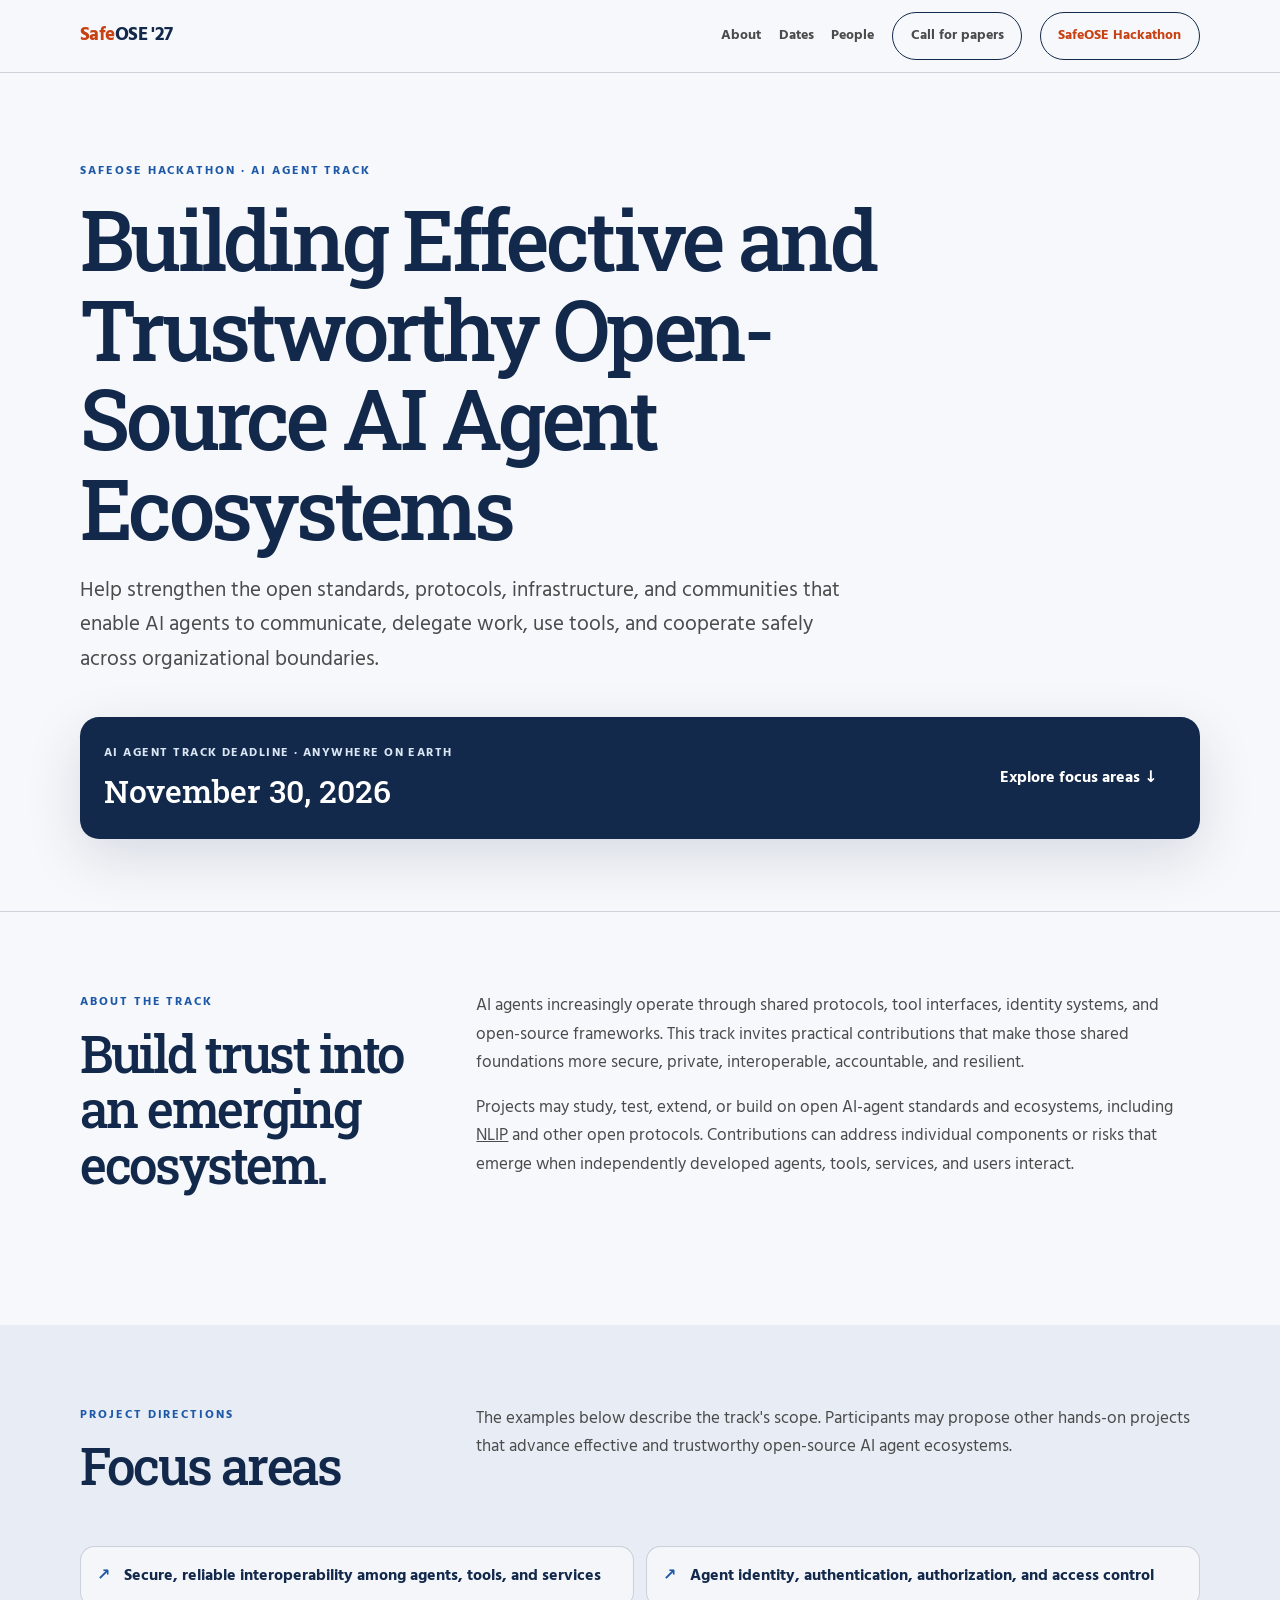
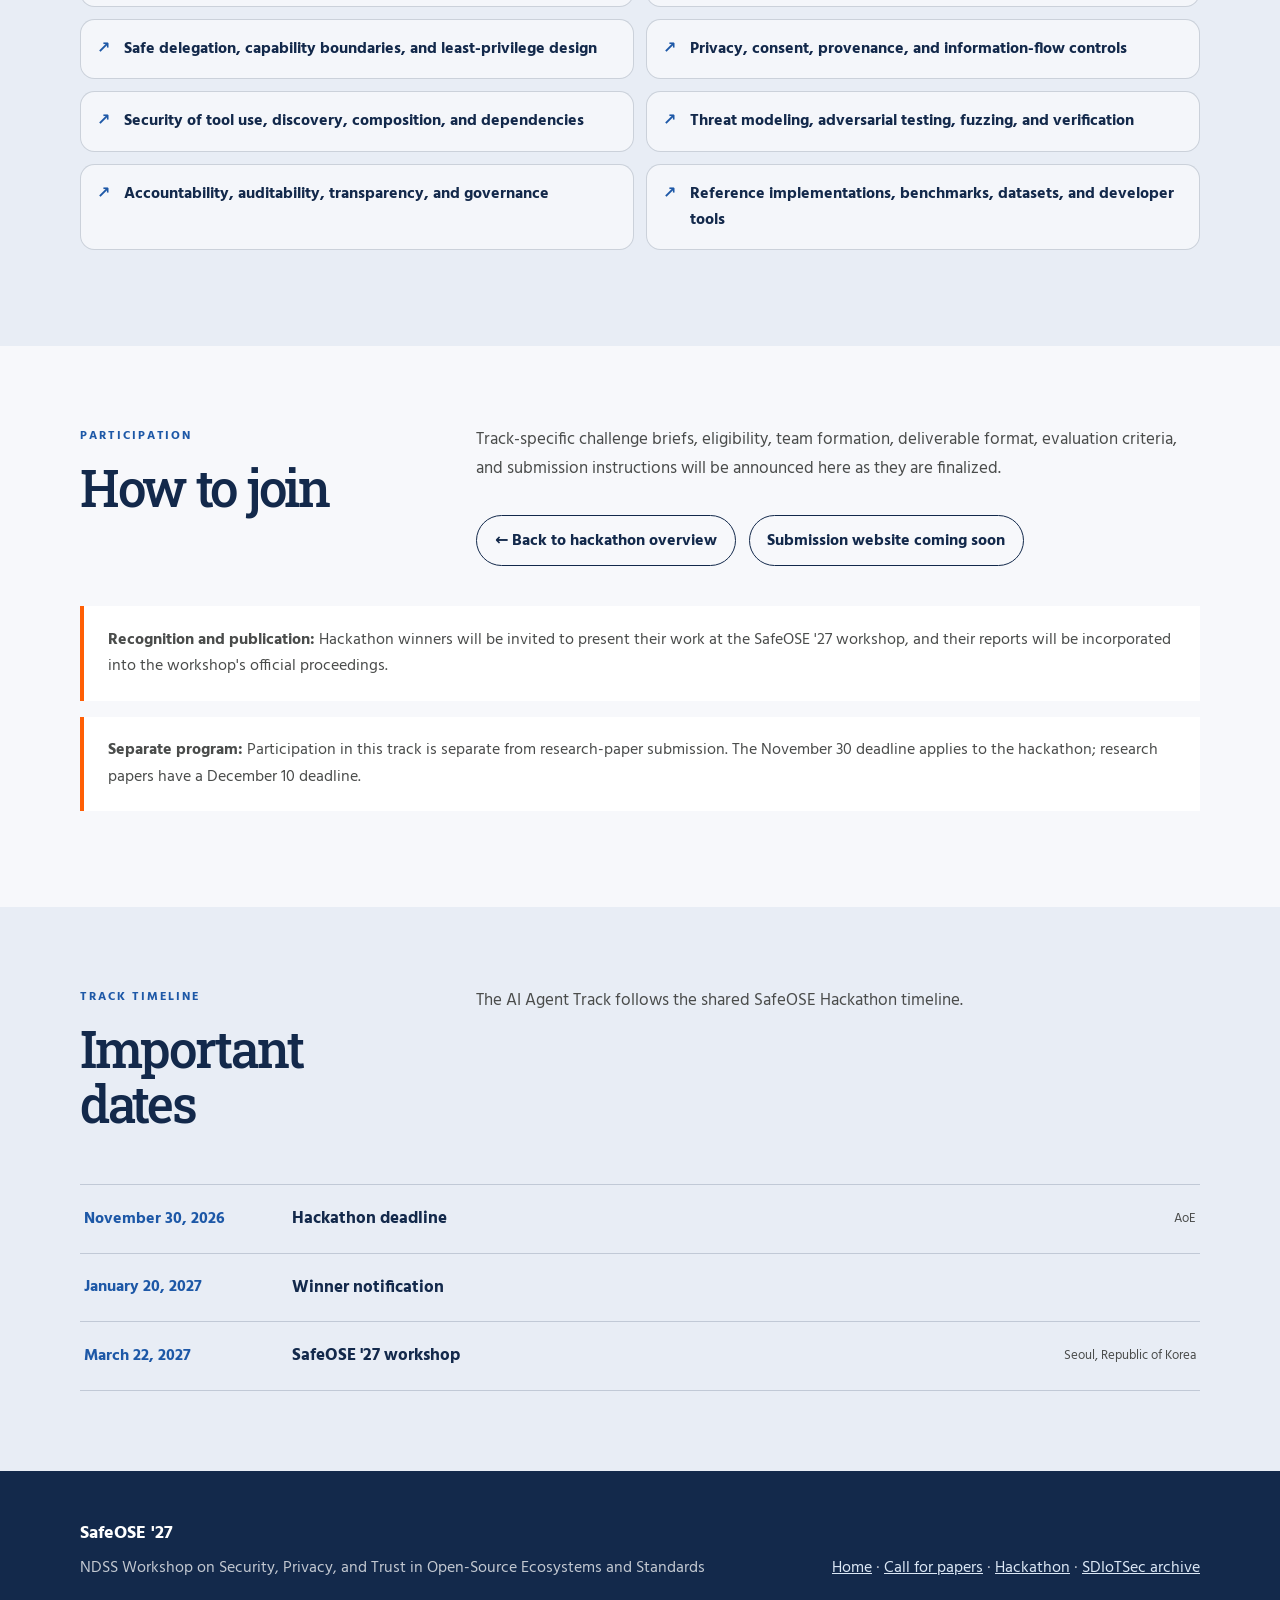
==== ai-agent-track.html @ 92b1c2fd "Add AI Agent hackathon track page" ====
<!doctype html>
<html lang="en">
<head>
  <meta charset="utf-8">
  <meta name="viewport" content="width=device-width, initial-scale=1">
  <meta name="description" content="The SafeOSE '27 AI Agent Track advances effective and trustworthy open-source AI agent ecosystems.">
  <title>AI Agent Track | SafeOSE '27</title>
  <link rel="preconnect" href="https://fonts.googleapis.com">
  <link rel="preconnect" href="https://fonts.gstatic.com" crossorigin>
  <link href="https://fonts.googleapis.com/css2?family=Hind:wght@400;500;600;700&family=Roboto+Slab:wght@400;500;600;700&display=swap" rel="stylesheet">
  <link rel="stylesheet" href="pages.css">
</head>
<body>
  <header>
    <nav class="wrap" aria-label="Primary navigation">
      <a class="brand" href="index.html"><span>Safe</span>OSE '27</a>
      <div class="nav-links">
        <a href="index.html#about">About</a>
        <a href="index.html#dates">Dates</a>
        <a href="index.html#people">People</a>
        <a class="button" href="cfp.html">Call for papers</a>
        <a class="button" href="hackathons.html" aria-current="page">SafeOSE Hackathon</a>
      </div>
    </nav>
  </header>

  <main>
    <div class="page-hero">
      <div class="wrap">
        <p class="eyebrow">SafeOSE Hackathon · AI Agent Track</p>
        <h1>Building Effective and Trustworthy Open-Source AI Agent Ecosystems</h1>
        <p class="lede">Help strengthen the open standards, protocols, infrastructure, and communities that enable AI agents to communicate, delegate work, use tools, and cooperate safely across organizational boundaries.</p>
        <div class="deadline-banner">
          <div><span>AI Agent Track deadline · Anywhere on Earth</span><br><strong>November 30, 2026</strong></div>
          <a class="button" href="#focus-areas">Explore focus areas ↓</a>
        </div>
      </div>
    </div>

    <section id="about-track">
      <div class="wrap">
        <div class="section-head">
          <div><p class="eyebrow">About the track</p><h2>Build trust into an emerging ecosystem.</h2></div>
          <div>
            <p class="section-copy">AI agents increasingly operate through shared protocols, tool interfaces, identity systems, and open-source frameworks. This track invites practical contributions that make those shared foundations more secure, private, interoperable, accountable, and resilient.</p>
            <p class="section-copy" style="margin-top:1rem">Projects may study, test, extend, or build on open AI-agent standards and ecosystems, including <a href="https://nlip-project.org/#/" target="_blank" rel="noreferrer">NLIP</a> and other open protocols. Contributions can address individual components or risks that emerge when independently developed agents, tools, services, and users interact.</p>
          </div>
        </div>
      </div>
    </section>

    <section class="alt" id="focus-areas">
      <div class="wrap">
        <div class="section-head">
          <div><p class="eyebrow">Project directions</p><h2>Focus areas</h2></div>
          <p class="section-copy">The examples below describe the track's scope. Participants may propose other hands-on projects that advance effective and trustworthy open-source AI agent ecosystems.</p>
        </div>
        <ul class="topics">
          <li>Secure, reliable interoperability among agents, tools, and services</li>
          <li>Agent identity, authentication, authorization, and access control</li>
          <li>Safe delegation, capability boundaries, and least-privilege design</li>
          <li>Privacy, consent, provenance, and information-flow controls</li>
          <li>Security of tool use, discovery, composition, and dependencies</li>
          <li>Threat modeling, adversarial testing, fuzzing, and verification</li>
          <li>Accountability, auditability, transparency, and governance</li>
          <li>Reference implementations, benchmarks, datasets, and developer tools</li>
        </ul>
      </div>
    </section>

    <section id="participation">
      <div class="wrap">
        <div class="section-head">
          <div><p class="eyebrow">Participation</p><h2>How to join</h2></div>
          <div>
            <p class="section-copy">Track-specific challenge briefs, eligibility, team formation, deliverable format, evaluation criteria, and submission instructions will be announced here as they are finalized.</p>
            <div class="actions">
              <a class="button" href="hackathons.html">← Back to hackathon overview</a>
              <!-- Replace this placeholder with the AI Agent Track submission portal when available. -->
              <span class="button" aria-disabled="true">Submission website coming soon</span>
            </div>
          </div>
        </div>
        <p class="note"><strong>Recognition and publication:</strong> Hackathon winners will be invited to present their work at the SafeOSE '27 workshop, and their reports will be incorporated into the workshop's official proceedings.</p>
        <p class="note" style="margin-top:1rem"><strong>Separate program:</strong> Participation in this track is separate from research-paper submission. The November 30 deadline applies to the hackathon; research papers have a December 10 deadline.</p>
      </div>
    </section>

    <section class="alt" id="track-dates">
      <div class="wrap">
        <div class="section-head">
          <div><p class="eyebrow">Track timeline</p><h2>Important dates</h2></div>
          <p class="section-copy">The AI Agent Track follows the shared SafeOSE Hackathon timeline.</p>
        </div>
        <div class="dates">
          <div class="date-row"><time datetime="2026-11-30">November 30, 2026</time><strong>Hackathon deadline</strong><span>AoE</span></div>
          <div class="date-row"><time datetime="2027-01-20">January 20, 2027</time><strong>Winner notification</strong><span></span></div>
          <div class="date-row"><time datetime="2027-03-22">March 22, 2027</time><strong>SafeOSE '27 workshop</strong><span>Seoul, Republic of Korea</span></div>
        </div>
      </div>
    </section>
  </main>

  <footer>
    <div class="wrap footer-row">
      <div><strong>SafeOSE '27</strong><p>NDSS Workshop on Security, Privacy, and Trust in Open-Source Ecosystems and Standards</p></div>
      <p><a href="index.html">Home</a> · <a href="cfp.html">Call for papers</a> · <a href="hackathons.html">Hackathon</a> · <a href="https://sdiotsec.github.io/">SDIoTSec archive</a></p>
    </div>
  </footer>
</body>
</html>
---- pages.css ----
:root {
  --ink: #13294b;
  --muted: #4a4c4b;
  --paper: #f7f8fb;
  --cream: #e8edf5;
  --green: #1d58a7;
  --orange-deep: #c84113;
  --mint: #dbe7f5;
  --amber: #ff5f05;
  --white: #ffffff;
  --line: rgba(19, 41, 75, .18);
  --radius: 1.2rem;
  --shadow: 0 18px 55px rgba(19, 41, 75, .14);
}

* { box-sizing: border-box; }
html { scroll-behavior: smooth; }
body {
  margin: 0;
  color: var(--ink);
  background: var(--paper);
  font-family: Hind, ui-sans-serif, system-ui, sans-serif;
  line-height: 1.65;
}
a { color: inherit; }
.wrap { width: min(1120px, calc(100% - 2.5rem)); margin-inline: auto; }
.eyebrow {
  margin: 0 0 .85rem;
  color: var(--green);
  font-size: .76rem;
  font-weight: 800;
  letter-spacing: .16em;
  text-transform: uppercase;
}
header {
  position: sticky;
  top: 0;
  z-index: 10;
  border-bottom: 1px solid var(--line);
  background: rgba(247, 248, 251, .92);
  backdrop-filter: blur(14px);
}
nav { min-height: 72px; display: flex; align-items: center; justify-content: space-between; gap: 1.5rem; }
.brand { text-decoration: none; font-size: 1.2rem; font-weight: 900; letter-spacing: -.03em; }
.brand span { color: var(--orange-deep); }
.nav-links { display: flex; align-items: center; gap: 1.1rem; }
.nav-links a { color: var(--muted); font-size: .9rem; font-weight: 700; text-decoration: none; }
.nav-links a:hover, .nav-links a[aria-current="page"] { color: var(--orange-deep); }
.button {
  display: inline-flex;
  min-height: 48px;
  padding: .7rem 1.1rem;
  align-items: center;
  justify-content: center;
  border: 1px solid var(--ink);
  border-radius: 999px;
  font-weight: 800;
  text-decoration: none;
}
.button.primary { border-color: var(--green); color: var(--white); background: var(--green); }
.button:hover { transform: translateY(-2px); }
.actions { display: flex; flex-wrap: wrap; gap: .8rem; margin-top: 2rem; }

.page-hero { padding: 5.5rem 0 4.5rem; border-bottom: 1px solid var(--line); }
.page-hero h1, h2, h3 { margin-top: 0; line-height: 1.08; letter-spacing: -.045em; }
.page-hero h1 {
  max-width: 900px;
  margin-bottom: 1.25rem;
  font-family: "Roboto Slab", Georgia, serif;
  font-size: clamp(3rem, 6.5vw, 6rem);
  font-weight: 500;
}
.page-hero .lede { max-width: 780px; margin: 0; color: var(--muted); font-size: clamp(1.05rem, 2vw, 1.3rem); }
.deadline-banner {
  display: grid;
  grid-template-columns: 1fr auto;
  gap: 2rem;
  margin-top: 2.5rem;
  padding: 1.35rem 1.5rem;
  align-items: center;
  border-radius: var(--radius);
  color: var(--white);
  background: var(--ink);
  box-shadow: var(--shadow);
}
.deadline-banner span { color: var(--mint); font-size: .76rem; font-weight: 900; letter-spacing: .12em; text-transform: uppercase; }
.deadline-banner strong { font-family: "Roboto Slab", Georgia, serif; font-size: clamp(1.35rem, 3vw, 2rem); font-weight: 500; }

section { padding: 5rem 0; }
section.alt { background: var(--cream); }
.section-head { display: grid; grid-template-columns: .65fr 1.35fr; gap: 3rem; margin-bottom: 2.5rem; }
h2 { margin-bottom: .8rem; font-family: "Roboto Slab", Georgia, serif; font-size: clamp(2.2rem, 4vw, 3.7rem); font-weight: 500; }
.section-copy { margin: 0; color: var(--muted); font-size: 1.08rem; }
.topics { display: grid; grid-template-columns: repeat(2, 1fr); gap: .75rem; padding: 0; list-style: none; }
.topics li { position: relative; padding: 1rem 1rem 1rem 2.7rem; border: 1px solid var(--line); border-radius: .9rem; background: rgba(255,255,255,.5); font-weight: 650; }
.topics li::before { position: absolute; left: 1rem; content: "↗"; color: var(--green); font-weight: 900; }
.feature-grid { display: grid; grid-template-columns: repeat(2, 1fr); gap: 1rem; }
.feature-card { display: flex; min-height: 310px; padding: 1.8rem; flex-direction: column; border: 1px solid var(--line); border-radius: var(--radius); background: var(--white); }
.feature-card.agent { color: var(--white); background: var(--ink); }
.feature-card .tag { align-self: flex-start; margin-bottom: 3rem; padding: .25rem .65rem; border-radius: 999px; color: var(--green); background: var(--mint); font-size: .72rem; font-weight: 900; letter-spacing: .1em; }
.feature-card h3 { margin-bottom: .75rem; font-family: "Roboto Slab", Georgia, serif; font-size: clamp(1.7rem, 3vw, 2.5rem); font-weight: 500; }
.feature-card p { margin: 0 0 1.5rem; color: var(--muted); }
.feature-card.agent p { color: rgba(255,255,255,.72); }
.feature-card .button { align-self: flex-start; margin-top: auto; }
.feature-card.agent .button { border-color: rgba(255,255,255,.55); }
.dates { border-top: 1px solid var(--line); }
.date-row { display: grid; grid-template-columns: 11rem 1fr auto; gap: 2rem; padding: 1.25rem .25rem; align-items: center; border-bottom: 1px solid var(--line); }
.date-row time { color: var(--green); font-weight: 900; }
.date-row strong { font-size: 1.05rem; }
.date-row span { color: var(--muted); font-size: .84rem; }
.note { padding: 1.3rem 1.5rem; border-left: 4px solid var(--amber); background: var(--white); color: var(--muted); }
.pc-grid { display: grid; grid-template-columns: repeat(4, 1fr); gap: .75rem; }
.pc-placeholder { grid-column: 1 / -1; padding: 1.5rem; border: 1px dashed rgba(19, 42, 44, .35); border-radius: var(--radius); color: var(--muted); background: rgba(255,255,255,.4); text-align: center; }

footer { padding: 3rem 0; color: rgba(255,255,255,.74); background: var(--ink); }
.footer-row { display: flex; align-items: flex-end; justify-content: space-between; gap: 2rem; }
footer strong { display: block; margin-bottom: .35rem; color: var(--white); font-size: 1.15rem; }
footer p { margin: 0; }
footer a { color: var(--mint); }

@media (max-width: 820px) {
  .nav-links a:not(.button) { display: none; }
  .section-head { grid-template-columns: 1fr; gap: 1.5rem; }
  .feature-grid { grid-template-columns: 1fr; }
}
@media (max-width: 620px) {
  .wrap { width: min(100% - 1.5rem, 1120px); }
  .nav-links { gap: .5rem; }
  .nav-links .button { min-height: 40px; padding: .5rem .7rem; font-size: .78rem; }
  .page-hero { padding-top: 4rem; }
  .deadline-banner, .date-row { grid-template-columns: 1fr; gap: .35rem; }
  .topics { grid-template-columns: 1fr; }
  .pc-grid { grid-template-columns: 1fr; }
  .footer-row { align-items: flex-start; flex-direction: column; }
}
@media (max-width: 430px) {
  .nav-links .button:first-of-type { display: none; }
}
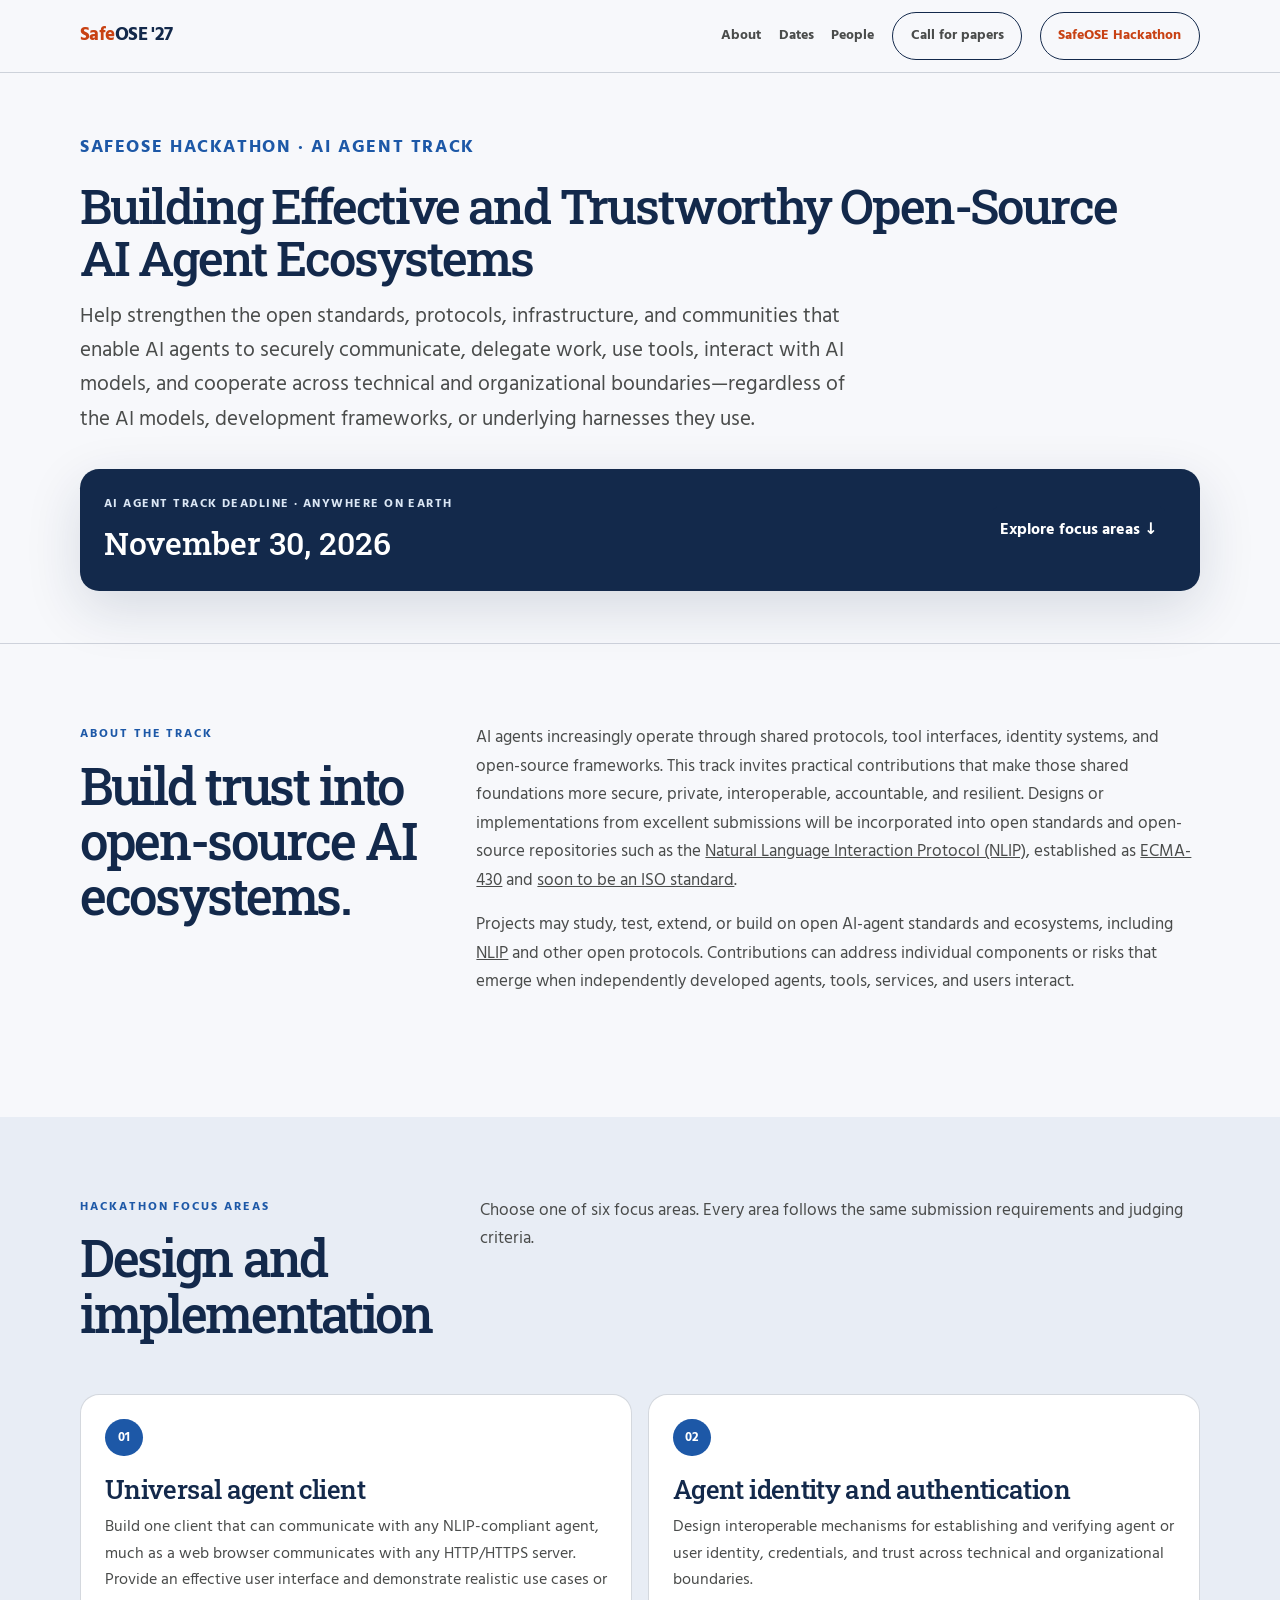
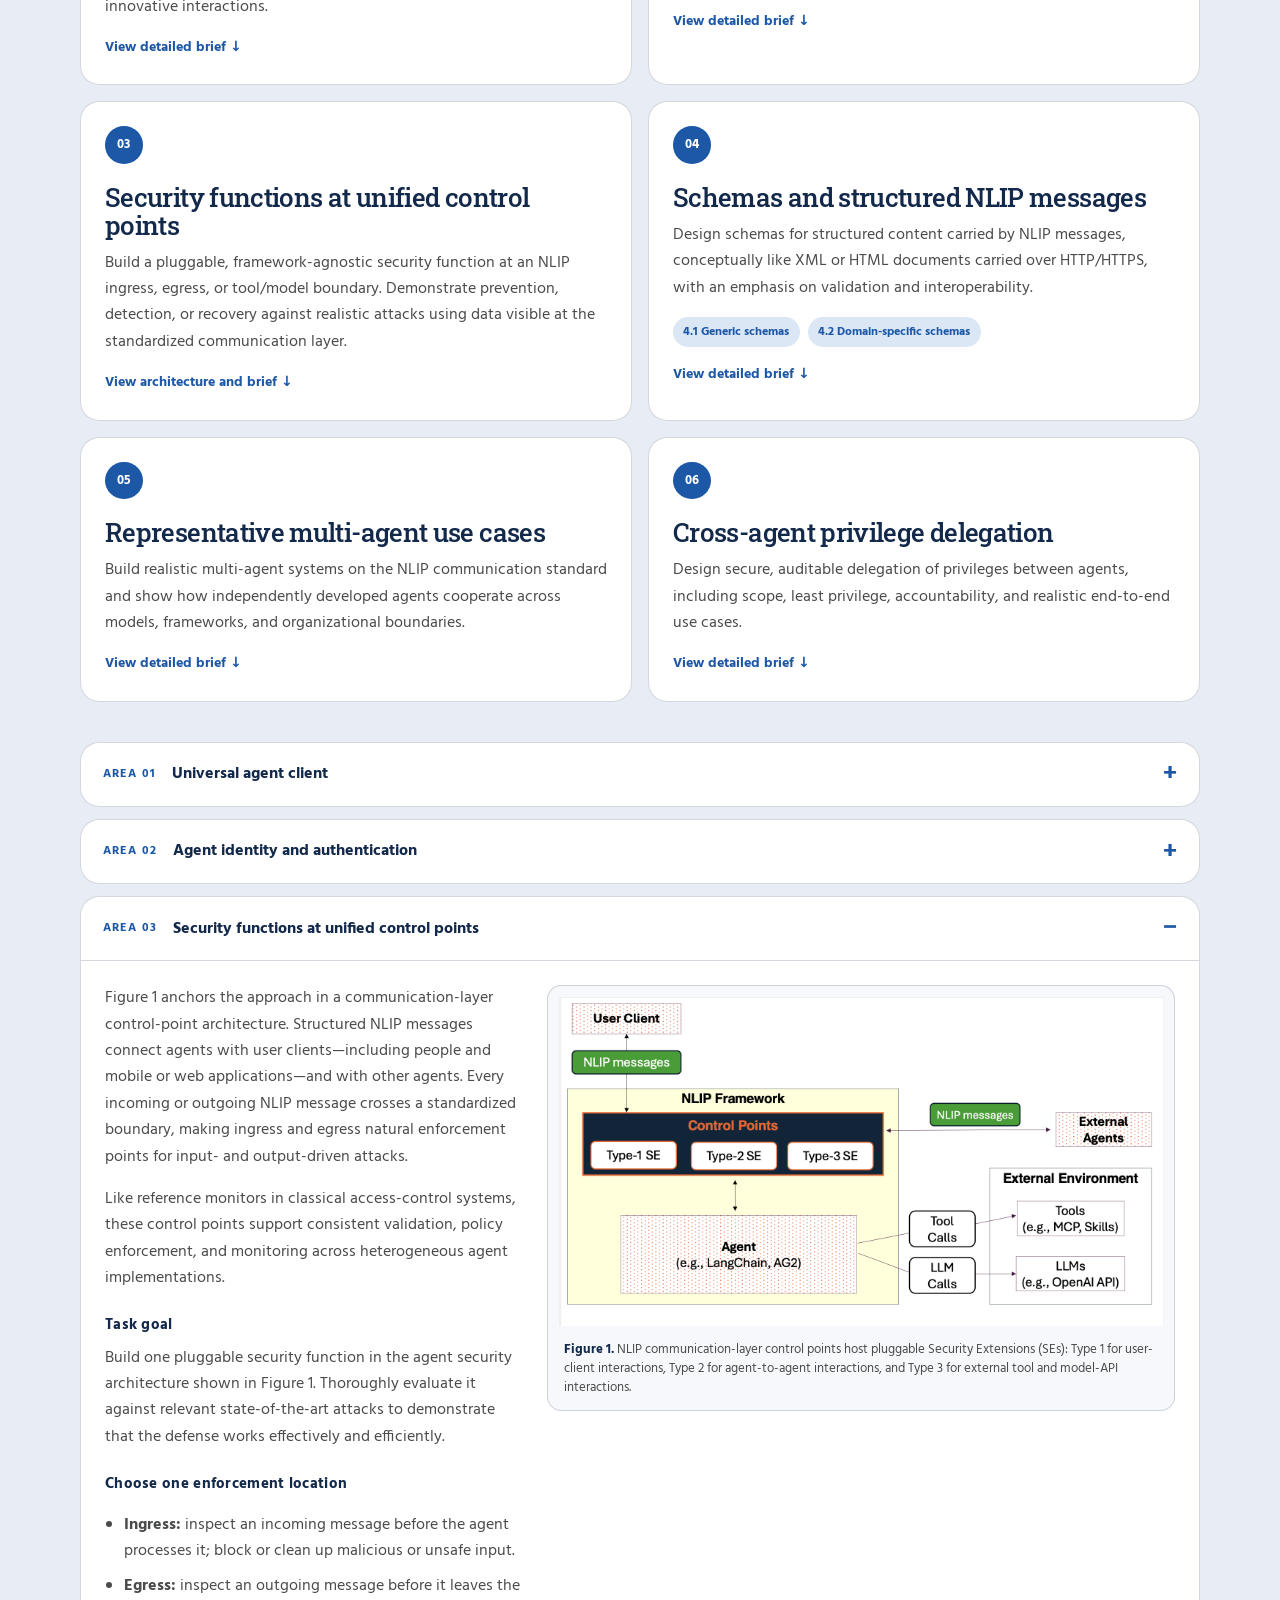
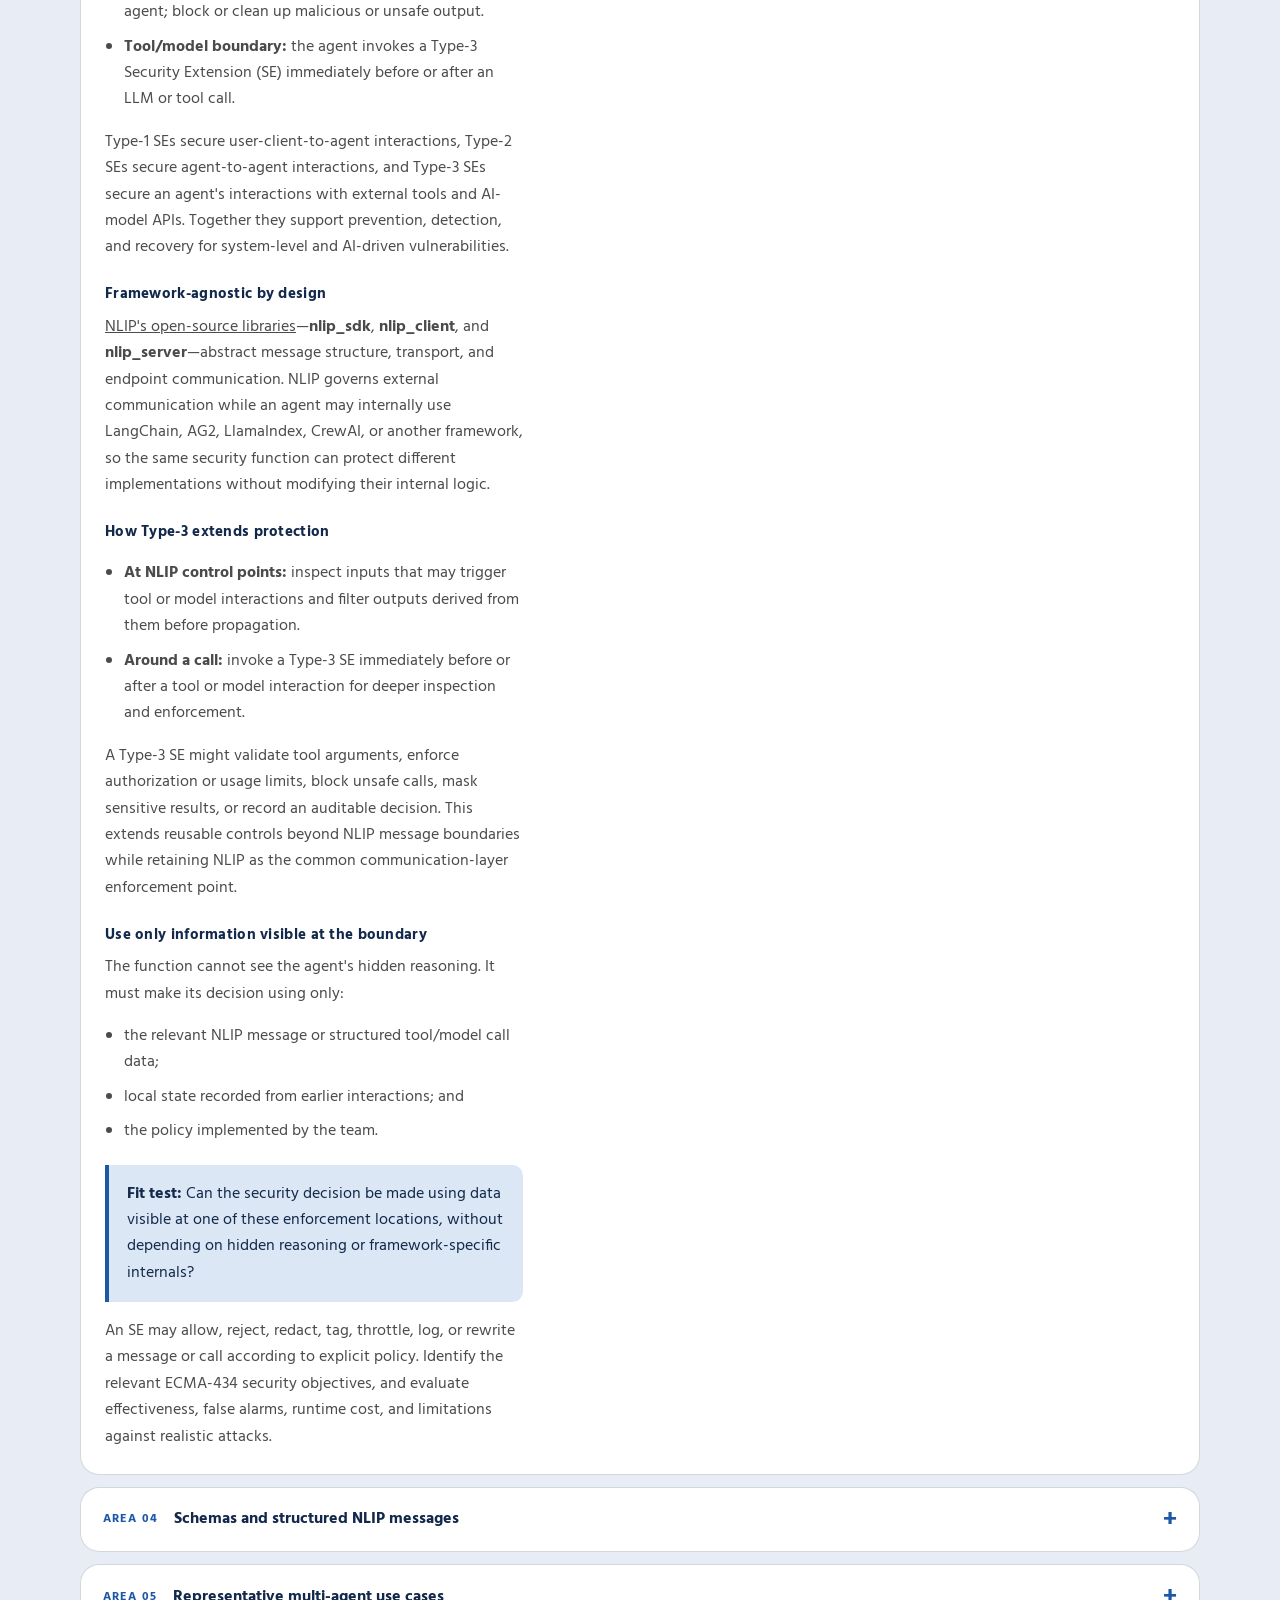
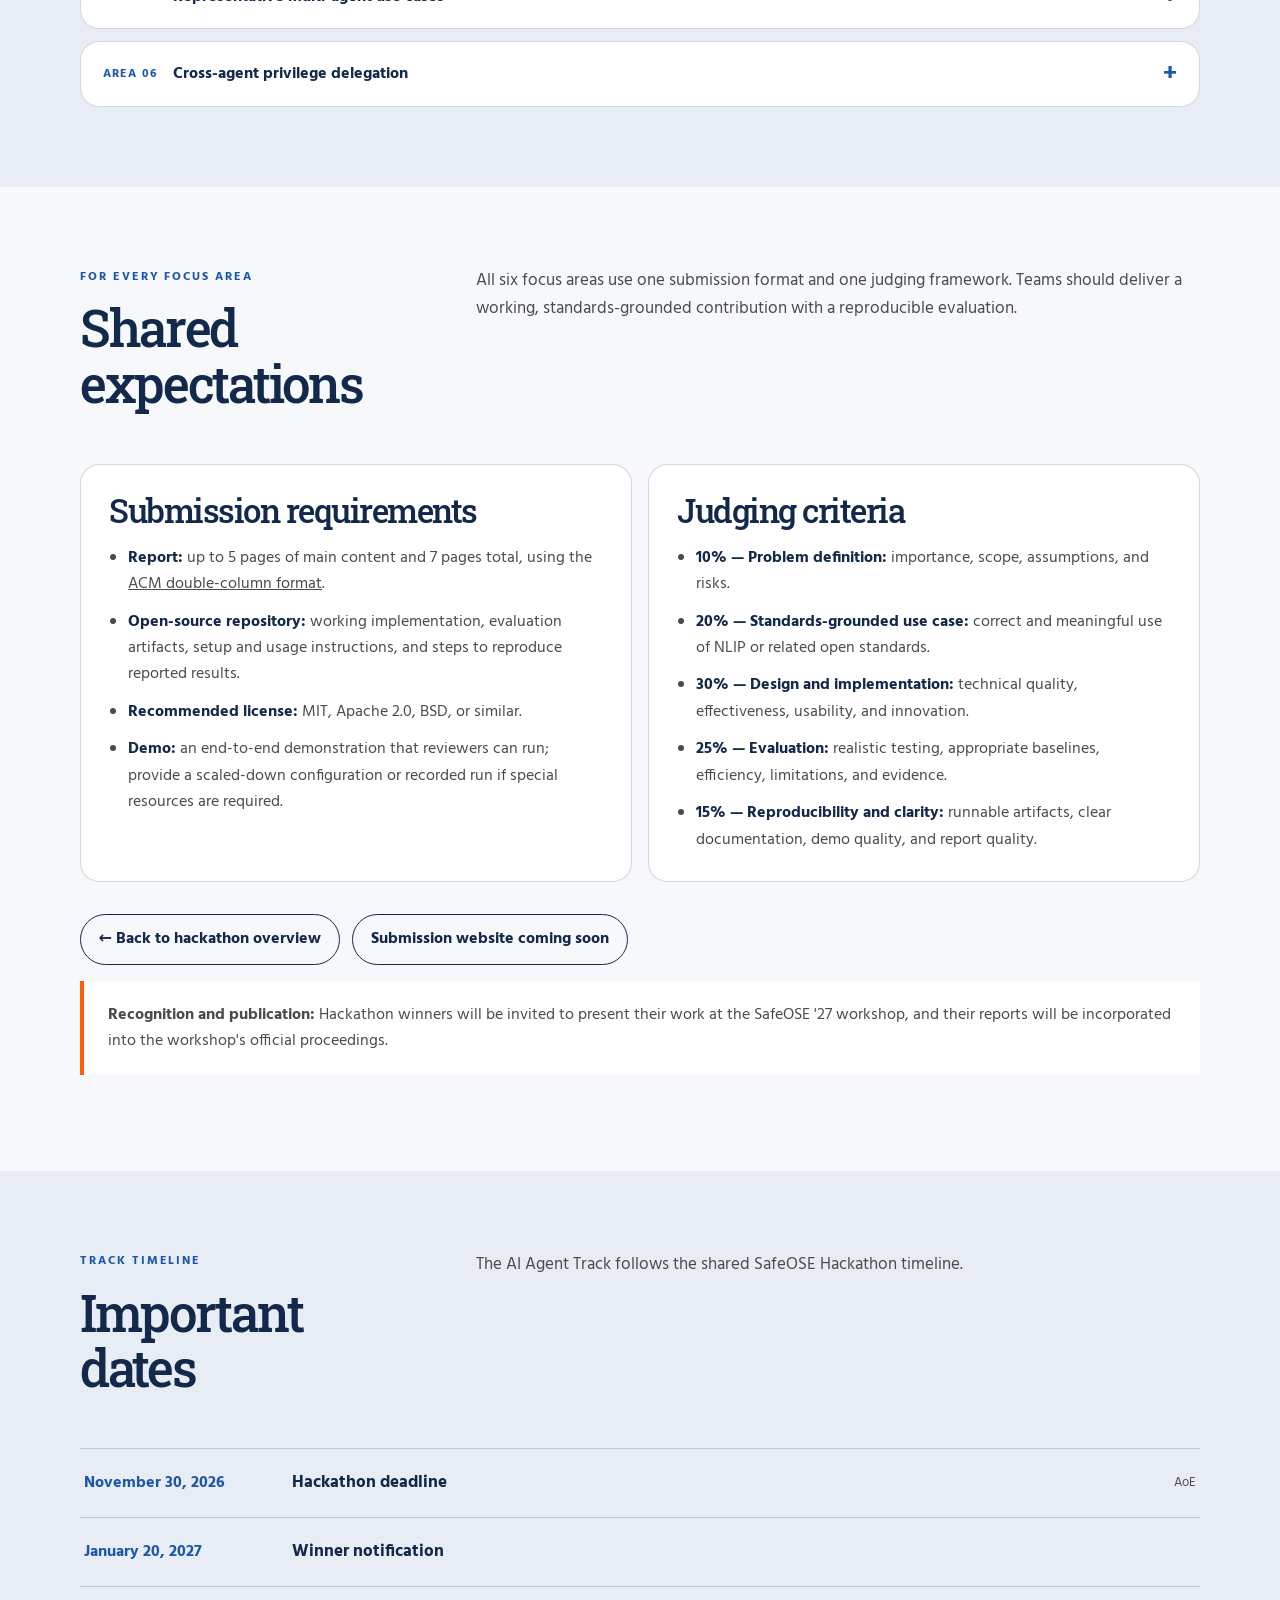
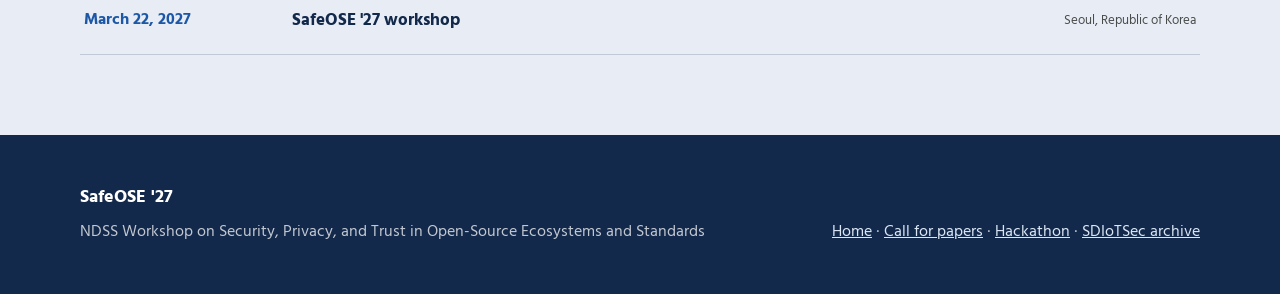
==== commit d4bd616b: "Expand AI agent hackathon focus areas" ====
--- a/ai-agent-track.html
+++ b/ai-agent-track.html
@@ -25,11 +25,11 @@
   </header>
 
   <main>
-    <div class="page-hero">
+    <div class="page-hero compact">
       <div class="wrap">
         <p class="eyebrow">SafeOSE Hackathon · AI Agent Track</p>
         <h1>Building Effective and Trustworthy Open-Source AI Agent Ecosystems</h1>
-        <p class="lede">Help strengthen the open standards, protocols, infrastructure, and communities that enable AI agents to communicate, delegate work, use tools, and cooperate safely across organizational boundaries.</p>
+        <p class="lede">Help strengthen the open standards, protocols, infrastructure, and communities that enable AI agents to securely communicate, delegate work, use tools, interact with AI models, and cooperate across technical and organizational boundaries—regardless of the AI models, development frameworks, or underlying harnesses they use.</p>
         <div class="deadline-banner">
           <div><span>AI Agent Track deadline · Anywhere on Earth</span><br><strong>November 30, 2026</strong></div>
           <a class="button" href="#focus-areas">Explore focus areas ↓</a>
@@ -40,9 +40,9 @@
     <section id="about-track">
       <div class="wrap">
         <div class="section-head">
-          <div><p class="eyebrow">About the track</p><h2>Build trust into an emerging ecosystem.</h2></div>
+          <div><p class="eyebrow">About the track</p><h2>Build trust into open-source AI ecosystems.</h2></div>
           <div>
-            <p class="section-copy">AI agents increasingly operate through shared protocols, tool interfaces, identity systems, and open-source frameworks. This track invites practical contributions that make those shared foundations more secure, private, interoperable, accountable, and resilient.</p>
+            <p class="section-copy">AI agents increasingly operate through shared protocols, tool interfaces, identity systems, and open-source frameworks. This track invites practical contributions that make those shared foundations more secure, private, interoperable, accountable, and resilient. Designs or implementations from excellent submissions will be incorporated into open standards and open-source repositories such as the <a href="https://nlip-project.org/#/" target="_blank" rel="noreferrer">Natural Language Interaction Protocol (NLIP)</a>, established as <a href="https://ecma-international.org/publications-and-standards/standards/ecma-430/" target="_blank" rel="noreferrer">ECMA-430</a> and <a href="https://www.iso.org/standard/94131.html" target="_blank" rel="noreferrer">soon to be an ISO standard</a>.</p>
             <p class="section-copy" style="margin-top:1rem">Projects may study, test, extend, or build on open AI-agent standards and ecosystems, including <a href="https://nlip-project.org/#/" target="_blank" rel="noreferrer">NLIP</a> and other open protocols. Contributions can address individual components or risks that emerge when independently developed agents, tools, services, and users interact.</p>
           </div>
         </div>
@@ -52,37 +52,187 @@
     <section class="alt" id="focus-areas">
       <div class="wrap">
         <div class="section-head">
-          <div><p class="eyebrow">Project directions</p><h2>Focus areas</h2></div>
-          <p class="section-copy">The examples below describe the track's scope. Participants may propose other hands-on projects that advance effective and trustworthy open-source AI agent ecosystems.</p>
-        </div>
-        <ul class="topics">
-          <li>Secure, reliable interoperability among agents, tools, and services</li>
-          <li>Agent identity, authentication, authorization, and access control</li>
-          <li>Safe delegation, capability boundaries, and least-privilege design</li>
-          <li>Privacy, consent, provenance, and information-flow controls</li>
-          <li>Security of tool use, discovery, composition, and dependencies</li>
-          <li>Threat modeling, adversarial testing, fuzzing, and verification</li>
-          <li>Accountability, auditability, transparency, and governance</li>
-          <li>Reference implementations, benchmarks, datasets, and developer tools</li>
-        </ul>
+          <div><p class="eyebrow">Hackathon focus areas</p><h2>Design and implementation</h2></div>
+          <p class="section-copy">Choose one of six focus areas. Every area follows the same submission requirements and judging criteria.</p>
+        </div>
+        <div class="focus-grid">
+          <a class="focus-card" href="#focus-detail-1" aria-controls="focus-detail-1">
+            <span class="focus-number">01</span>
+            <h3>Universal agent client</h3>
+            <p>Build one client that can communicate with any NLIP-compliant agent, much as a web browser communicates with any HTTP/HTTPS server. Provide an effective user interface and demonstrate realistic use cases or innovative interactions.</p>
+            <span class="detail-link">View detailed brief ↓</span>
+          </a>
+          <a class="focus-card" href="#focus-detail-2" aria-controls="focus-detail-2">
+            <span class="focus-number">02</span>
+            <h3>Agent identity and authentication</h3>
+            <p>Design interoperable mechanisms for establishing and verifying agent or user identity, credentials, and trust across technical and organizational boundaries.</p>
+            <span class="detail-link">View detailed brief ↓</span>
+          </a>
+          <a class="focus-card" href="#focus-detail-3" aria-controls="focus-detail-3">
+            <span class="focus-number">03</span>
+            <h3>Security functions at unified control points</h3>
+            <p>Build a pluggable, framework-agnostic security function at an NLIP ingress, egress, or tool/model boundary. Demonstrate prevention, detection, or recovery against realistic attacks using data visible at the standardized communication layer.</p>
+            <span class="detail-link">View architecture and brief ↓</span>
+          </a>
+          <a class="focus-card" href="#focus-detail-4" aria-controls="focus-detail-4">
+            <span class="focus-number">04</span>
+            <h3>Schemas and structured NLIP messages</h3>
+            <p>Design schemas for structured content carried by NLIP messages, conceptually like XML or HTML documents carried over HTTP/HTTPS, with an emphasis on validation and interoperability.</p>
+            <div class="focus-subareas"><span>4.1 Generic schemas</span><span>4.2 Domain-specific schemas</span></div>
+            <span class="detail-link">View detailed brief ↓</span>
+          </a>
+          <a class="focus-card" href="#focus-detail-5" aria-controls="focus-detail-5">
+            <span class="focus-number">05</span>
+            <h3>Representative multi-agent use cases</h3>
+            <p>Build realistic multi-agent systems on the NLIP communication standard and show how independently developed agents cooperate across models, frameworks, and organizational boundaries.</p>
+            <span class="detail-link">View detailed brief ↓</span>
+          </a>
+          <a class="focus-card" href="#focus-detail-6" aria-controls="focus-detail-6">
+            <span class="focus-number">06</span>
+            <h3>Cross-agent privilege delegation</h3>
+            <p>Design secure, auditable delegation of privileges between agents, including scope, least privilege, accountability, and realistic end-to-end use cases.</p>
+            <span class="detail-link">View detailed brief ↓</span>
+          </a>
+        </div>
+        <div class="focus-details" aria-label="Detailed focus area briefs">
+          <details class="focus-detail" id="focus-detail-1" name="focus-area">
+            <summary><span class="detail-number">AREA 01</span>Universal agent client</summary>
+            <div class="detail-body">
+              <p>Create a universal client for AI agents using the NLIP protocol and standard. The goal is one client that can communicate with any NLIP-compatible agent, analogous to a web browser communicating with any server that supports HTTP/HTTPS.</p>
+              <ul>
+                <li>Discover, connect to, and exchange multimodal or structured messages with different NLIP agents.</li>
+                <li>Provide effective user interfaces for sessions, agent capabilities, identity, consent, and results.</li>
+                <li>Demonstrate realistic end-to-end use cases across different AI models, frameworks, or agent harnesses.</li>
+                <li>Explore innovative interaction designs beyond today's single-agent chat interface.</li>
+              </ul>
+            </div>
+          </details>
+          <details class="focus-detail" id="focus-detail-2" name="focus-area">
+            <summary><span class="detail-number">AREA 02</span>Agent identity and authentication</summary>
+            <div class="detail-body">
+              <p>Develop interoperable identity and authentication mechanisms for users, agents, and services that communicate through open agent protocols.</p>
+              <ul>
+                <li>Address identity establishment, discovery, credentials, authentication, and trust across domains.</li>
+                <li>Consider the lifecycle of credentials, including issuance, rotation, expiration, revocation, and recovery.</li>
+                <li>Demonstrate user-to-agent and agent-to-agent authentication in realistic multi-party scenarios.</li>
+                <li>Explain privacy, usability, deployment, and accountability tradeoffs.</li>
+              </ul>
+            </div>
+          </details>
+          <details class="focus-detail" id="focus-detail-3" name="focus-area" open>
+            <summary><span class="detail-number">AREA 03</span>Security functions at unified control points</summary>
+            <div class="detail-body detail-layout">
+              <div>
+                <p>Figure 1 anchors the approach in a communication-layer control-point architecture. Structured NLIP messages connect agents with user clients—including people and mobile or web applications—and with other agents. Every incoming or outgoing NLIP message crosses a standardized boundary, making ingress and egress natural enforcement points for input- and output-driven attacks.</p>
+                <p>Like reference monitors in classical access-control systems, these control points support consistent validation, policy enforcement, and monitoring across heterogeneous agent implementations.</p>
+                <h4>Task goal</h4>
+                <p>Build one pluggable security function in the agent security architecture shown in Figure 1. Thoroughly evaluate it against relevant state-of-the-art attacks to demonstrate that the defense works effectively and efficiently.</p>
+                <h4>Choose one enforcement location</h4>
+                <ul>
+                  <li><strong>Ingress:</strong> inspect an incoming message before the agent processes it; block or clean up malicious or unsafe input.</li>
+                  <li><strong>Egress:</strong> inspect an outgoing message before it leaves the agent; block or clean up malicious or unsafe output.</li>
+                  <li><strong>Tool/model boundary:</strong> the agent invokes a Type-3 Security Extension (SE) immediately before or after an LLM or tool call.</li>
+                </ul>
+                <p>Type-1 SEs secure user-client-to-agent interactions, Type-2 SEs secure agent-to-agent interactions, and Type-3 SEs secure an agent's interactions with external tools and AI-model APIs. Together they support prevention, detection, and recovery for system-level and AI-driven vulnerabilities.</p>
+                <h4>Framework-agnostic by design</h4>
+                <p><a href="https://github.com/nlip-project/nlip_server">NLIP's open-source libraries</a>—<strong>nlip_sdk</strong>, <strong>nlip_client</strong>, and <strong>nlip_server</strong>—abstract message structure, transport, and endpoint communication. NLIP governs external communication while an agent may internally use LangChain, AG2, LlamaIndex, CrewAI, or another framework, so the same security function can protect different implementations without modifying their internal logic.</p>
+                <h4>How Type-3 extends protection</h4>
+                <ul>
+                  <li><strong>At NLIP control points:</strong> inspect inputs that may trigger tool or model interactions and filter outputs derived from them before propagation.</li>
+                  <li><strong>Around a call:</strong> invoke a Type-3 SE immediately before or after a tool or model interaction for deeper inspection and enforcement.</li>
+                </ul>
+                <p>A Type-3 SE might validate tool arguments, enforce authorization or usage limits, block unsafe calls, mask sensitive results, or record an auditable decision. This extends reusable controls beyond NLIP message boundaries while retaining NLIP as the common communication-layer enforcement point.</p>
+                <h4>Use only information visible at the boundary</h4>
+                <p>The function cannot see the agent's hidden reasoning. It must make its decision using only:</p>
+                <ul>
+                  <li>the relevant NLIP message or structured tool/model call data;</li>
+                  <li>local state recorded from earlier interactions; and</li>
+                  <li>the policy implemented by the team.</li>
+                </ul>
+                <p class="fit-test"><strong>Fit test:</strong> Can the security decision be made using data visible at one of these enforcement locations, without depending on hidden reasoning or framework-specific internals?</p>
+                <p>An SE may allow, reject, redact, tag, throttle, log, or rewrite a message or call according to explicit policy. Identify the relevant ECMA-434 security objectives, and evaluate effectiveness, false alarms, runtime cost, and limitations against realistic attacks.</p>
+              </div>
+              <figure class="detail-figure">
+                <div class="detail-figure-viewport">
+                  <img src="assets/agent-control-point-architecture.png" alt="NLIP framework architecture with unified control points hosting Type-1, Type-2, and Type-3 pluggable Security Extensions between user clients, agents, external agents, tools, and language models.">
+                </div>
+                <figcaption><strong>Figure 1.</strong> NLIP communication-layer control points host pluggable Security Extensions (SEs): Type 1 for user-client interactions, Type 2 for agent-to-agent interactions, and Type 3 for external tool and model-API interactions.</figcaption>
+              </figure>
+            </div>
+          </details>
+          <details class="focus-detail" id="focus-detail-4" name="focus-area">
+            <summary><span class="detail-number">AREA 04</span>Schemas and structured NLIP messages</summary>
+            <div class="detail-body">
+              <p>Design schemas for structured documents carried inside NLIP messages, conceptually like XML or HTML documents transported by HTTP/HTTPS. Contributions should improve machine-readable interoperability without coupling agents to a single model or framework.</p>
+              <ul>
+                <li><strong>Generic schemas:</strong> reusable structures for common agent capabilities, tasks, results, errors, provenance, or policy metadata.</li>
+                <li><strong>Domain-specific schemas:</strong> structures tailored to areas such as commerce, healthcare, education, transportation, government, or scientific workflows.</li>
+                <li>Consider validation, extensibility, versioning, compatibility, and/or developer usability.</li>
+                <li>Demonstrate messages exchanged and correctly interpreted by independently implemented agents.</li>
+              </ul>
+            </div>
+          </details>
+          <details class="focus-detail" id="focus-detail-5" name="focus-area">
+            <summary><span class="detail-number">AREA 05</span>Representative multi-agent use cases</summary>
+            <div class="detail-body">
+              <p>Build representative multi-agent applications that use NLIP as their communication standard. The project should show why standardized communication improves interoperability, composition, security, or usability.</p>
+              <ul>
+                <li>Choose a realistic scenario with a clear user or organizational need.</li>
+                <li>Connect independently developed agents, ideally using different models, frameworks, or harnesses.</li>
+                <li>Show task coordination, delegation, structured information exchange, failures, and recovery.</li>
+                <li>Evaluate the system end to end and identify what remains difficult to standardize.</li>
+              </ul>
+            </div>
+          </details>
+          <details class="focus-detail" id="focus-detail-6" name="focus-area">
+            <summary><span class="detail-number">AREA 06</span>Cross-agent privilege delegation</summary>
+            <div class="detail-body">
+              <p>Design and implement secure privilege delegation when one agent authorizes another agent to act for a user, organization, or upstream agent.</p>
+              <ul>
+                <li>Represent delegated authority, scope, purpose, duration, constraints, and chains of delegation.</li>
+                <li>Enforce least privilege and support attenuation, expiration, revocation, and policy conflicts.</li>
+                <li>Provide tamper-evident accountability and auditability across agent boundaries.</li>
+                <li>Demonstrate the design through realistic end-to-end use cases and misuse scenarios.</li>
+              </ul>
+            </div>
+          </details>
+        </div>
       </div>
     </section>
 
     <section id="participation">
       <div class="wrap">
         <div class="section-head">
-          <div><p class="eyebrow">Participation</p><h2>How to join</h2></div>
-          <div>
-            <p class="section-copy">Track-specific challenge briefs, eligibility, team formation, deliverable format, evaluation criteria, and submission instructions will be announced here as they are finalized.</p>
-            <div class="actions">
-              <a class="button" href="hackathons.html">← Back to hackathon overview</a>
-              <!-- Replace this placeholder with the AI Agent Track submission portal when available. -->
-              <span class="button" aria-disabled="true">Submission website coming soon</span>
-            </div>
-          </div>
+          <div><p class="eyebrow">For every focus area</p><h2>Shared expectations</h2></div>
+          <p class="section-copy">All six focus areas use one submission format and one judging framework. Teams should deliver a working, standards-grounded contribution with a reproducible evaluation.</p>
+        </div>
+        <div class="expectations-grid">
+          <article class="expectation-card">
+            <h3>Submission requirements</h3>
+            <ul>
+              <li><strong>Report:</strong> up to 5 pages of main content and 7 pages total, using the <a href="https://www.acm.org/publications/proceedings-template" target="_blank" rel="noreferrer">ACM double-column format</a>.</li>
+              <li><strong>Open-source repository:</strong> working implementation, evaluation artifacts, setup and usage instructions, and steps to reproduce reported results.</li>
+              <li><strong>Recommended license:</strong> MIT, Apache 2.0, BSD, or similar.</li>
+              <li><strong>Demo:</strong> an end-to-end demonstration that reviewers can run; provide a scaled-down configuration or recorded run if special resources are required.</li>
+            </ul>
+          </article>
+          <article class="expectation-card">
+            <h3>Judging criteria</h3>
+            <ul>
+              <li><strong>10% — Problem definition:</strong> importance, scope, assumptions, and risks.</li>
+              <li><strong>20% — Standards-grounded use case:</strong> correct and meaningful use of NLIP or related open standards.</li>
+              <li><strong>30% — Design and implementation:</strong> technical quality, effectiveness, usability, and innovation.</li>
+              <li><strong>25% — Evaluation:</strong> realistic testing, appropriate baselines, efficiency, limitations, and evidence.</li>
+              <li><strong>15% — Reproducibility and clarity:</strong> runnable artifacts, clear documentation, demo quality, and report quality.</li>
+            </ul>
+          </article>
+        </div>
+        <div class="actions">
+          <a class="button" href="hackathons.html">← Back to hackathon overview</a>
+          <!-- Replace this placeholder with the AI Agent Track submission portal when available. -->
+          <span class="button" aria-disabled="true">Submission website coming soon</span>
         </div>
         <p class="note"><strong>Recognition and publication:</strong> Hackathon winners will be invited to present their work at the SafeOSE '27 workshop, and their reports will be incorporated into the workshop's official proceedings.</p>
-        <p class="note" style="margin-top:1rem"><strong>Separate program:</strong> Participation in this track is separate from research-paper submission. The November 30 deadline applies to the hackathon; research papers have a December 10 deadline.</p>
       </div>
     </section>
 
@@ -107,5 +257,13 @@
       <p><a href="index.html">Home</a> · <a href="cfp.html">Call for papers</a> · <a href="hackathons.html">Hackathon</a> · <a href="https://sdiotsec.github.io/">SDIoTSec archive</a></p>
     </div>
   </footer>
+  <script>
+    document.querySelectorAll('.focus-card').forEach((card) => {
+      card.addEventListener('click', () => {
+        const detail = document.querySelector(card.hash);
+        if (detail) detail.open = true;
+      });
+    });
+  </script>
 </body>
 </html>
--- a/pages.css
+++ b/pages.css
@@ -70,6 +70,18 @@
   font-size: clamp(3rem, 6.5vw, 6rem);
   font-weight: 500;
 }
+.page-hero.compact { padding: 3.75rem 0 3.25rem; }
+.page-hero.compact .eyebrow {
+  margin-bottom: 1rem;
+  font-size: clamp(.95rem, 1.4vw, 1.15rem);
+  letter-spacing: .09em;
+}
+.page-hero.compact h1 {
+  max-width: 1040px;
+  margin-bottom: 1rem;
+  font-size: clamp(2.35rem, 3.8vw, 3.65rem);
+}
+.page-hero.compact .deadline-banner { margin-top: 2rem; }
 .page-hero .lede { max-width: 780px; margin: 0; color: var(--muted); font-size: clamp(1.05rem, 2vw, 1.3rem); }
 .deadline-banner {
   display: grid;
@@ -94,6 +106,42 @@
 .topics { display: grid; grid-template-columns: repeat(2, 1fr); gap: .75rem; padding: 0; list-style: none; }
 .topics li { position: relative; padding: 1rem 1rem 1rem 2.7rem; border: 1px solid var(--line); border-radius: .9rem; background: rgba(255,255,255,.5); font-weight: 650; }
 .topics li::before { position: absolute; left: 1rem; content: "↗"; color: var(--green); font-weight: 900; }
+.focus-grid { display: grid; grid-template-columns: repeat(2, 1fr); gap: 1rem; }
+.focus-card { position: relative; display: block; padding: 1.5rem; border: 1px solid var(--line); border-radius: var(--radius); background: var(--white); text-decoration: none; transition: transform .18s ease, border-color .18s ease, box-shadow .18s ease; }
+.focus-card:hover { transform: translateY(-3px); border-color: rgba(29, 88, 167, .45); box-shadow: var(--shadow); }
+.focus-card:focus-visible { outline: 3px solid rgba(29, 88, 167, .28); outline-offset: 3px; }
+.focus-number { display: inline-grid; width: 2.35rem; height: 2.35rem; margin-bottom: 1.25rem; place-items: center; border-radius: 50%; color: var(--white); background: var(--green); font-size: .82rem; font-weight: 900; }
+.focus-card h3 { margin-bottom: .65rem; font-family: "Roboto Slab", Georgia, serif; font-size: clamp(1.25rem, 2vw, 1.65rem); font-weight: 500; letter-spacing: -.025em; }
+.focus-card p { margin: 0; color: var(--muted); }
+.focus-card .detail-link { display: inline-flex; margin-top: 1rem; color: var(--green); font-size: .88rem; font-weight: 800; }
+.focus-subareas { display: flex; flex-wrap: wrap; gap: .5rem; margin-top: 1rem; }
+.focus-subareas span { padding: .3rem .65rem; border-radius: 999px; color: var(--green); background: var(--mint); font-size: .78rem; font-weight: 800; }
+.focus-details { display: grid; gap: .75rem; margin-top: 2.5rem; }
+.focus-detail { border: 1px solid var(--line); border-radius: var(--radius); background: var(--white); overflow: hidden; }
+.focus-detail summary { display: flex; gap: 1rem; padding: 1.15rem 1.35rem; align-items: center; cursor: pointer; font-weight: 800; list-style: none; }
+.focus-detail summary::-webkit-details-marker { display: none; }
+.focus-detail summary::after { margin-left: auto; color: var(--green); content: "+"; font-size: 1.5rem; line-height: 1; }
+.focus-detail[open] summary::after { content: "−"; }
+.detail-number { color: var(--green); font-size: .78rem; letter-spacing: .1em; }
+.detail-body { padding: 1.5rem; border-top: 1px solid var(--line); color: var(--muted); }
+.detail-body p { margin: 0; }
+.detail-body p + p, .detail-body p + ul, .detail-body ul + p { margin-top: 1rem; }
+.detail-body h4 { margin: 1.35rem 0 .45rem; color: var(--ink); font-size: .92rem; letter-spacing: .02em; }
+.detail-body ul { margin-bottom: 0; padding-left: 1.2rem; }
+.detail-body li + li { margin-top: .5rem; }
+.detail-body .fit-test { margin-top: 1.25rem; padding: 1rem 1.1rem; border-left: 4px solid var(--green); border-radius: 0 .65rem .65rem 0; color: var(--ink); background: var(--mint); }
+.detail-layout { display: grid; grid-template-columns: .8fr 1.2fr; gap: 1.5rem; align-items: start; }
+.detail-figure { margin: 0; padding: .65rem; border: 1px solid var(--line); border-radius: .9rem; background: var(--paper); }
+.detail-figure-viewport { aspect-ratio: 1652 / 900; overflow: hidden; background: var(--white); }
+.detail-figure img { display: block; width: 100%; height: auto; }
+.detail-figure figcaption { padding: .85rem .35rem .2rem; color: var(--muted); font-size: .82rem; line-height: 1.45; }
+.detail-figure figcaption strong { color: var(--ink); }
+.expectations-grid { display: grid; grid-template-columns: repeat(2, 1fr); gap: 1rem; margin-bottom: 2rem; }
+.expectation-card { padding: 1.75rem; border: 1px solid var(--line); border-radius: var(--radius); background: var(--white); }
+.expectation-card h3 { margin-bottom: 1rem; font-family: "Roboto Slab", Georgia, serif; font-size: clamp(1.6rem, 2.6vw, 2.15rem); font-weight: 500; }
+.expectation-card ul { margin: 0; padding-left: 1.2rem; color: var(--muted); }
+.expectation-card li + li { margin-top: .7rem; }
+.expectation-card strong { color: var(--ink); }
 .feature-grid { display: grid; grid-template-columns: repeat(2, 1fr); gap: 1rem; }
 .feature-card { display: flex; min-height: 310px; padding: 1.8rem; flex-direction: column; border: 1px solid var(--line); border-radius: var(--radius); background: var(--white); }
 .feature-card.agent { color: var(--white); background: var(--ink); }
@@ -121,7 +169,7 @@
 @media (max-width: 820px) {
   .nav-links a:not(.button) { display: none; }
   .section-head { grid-template-columns: 1fr; gap: 1.5rem; }
-  .feature-grid { grid-template-columns: 1fr; }
+  .feature-grid, .focus-grid, .expectations-grid, .detail-layout { grid-template-columns: 1fr; }
 }
 @media (max-width: 620px) {
   .wrap { width: min(100% - 1.5rem, 1120px); }
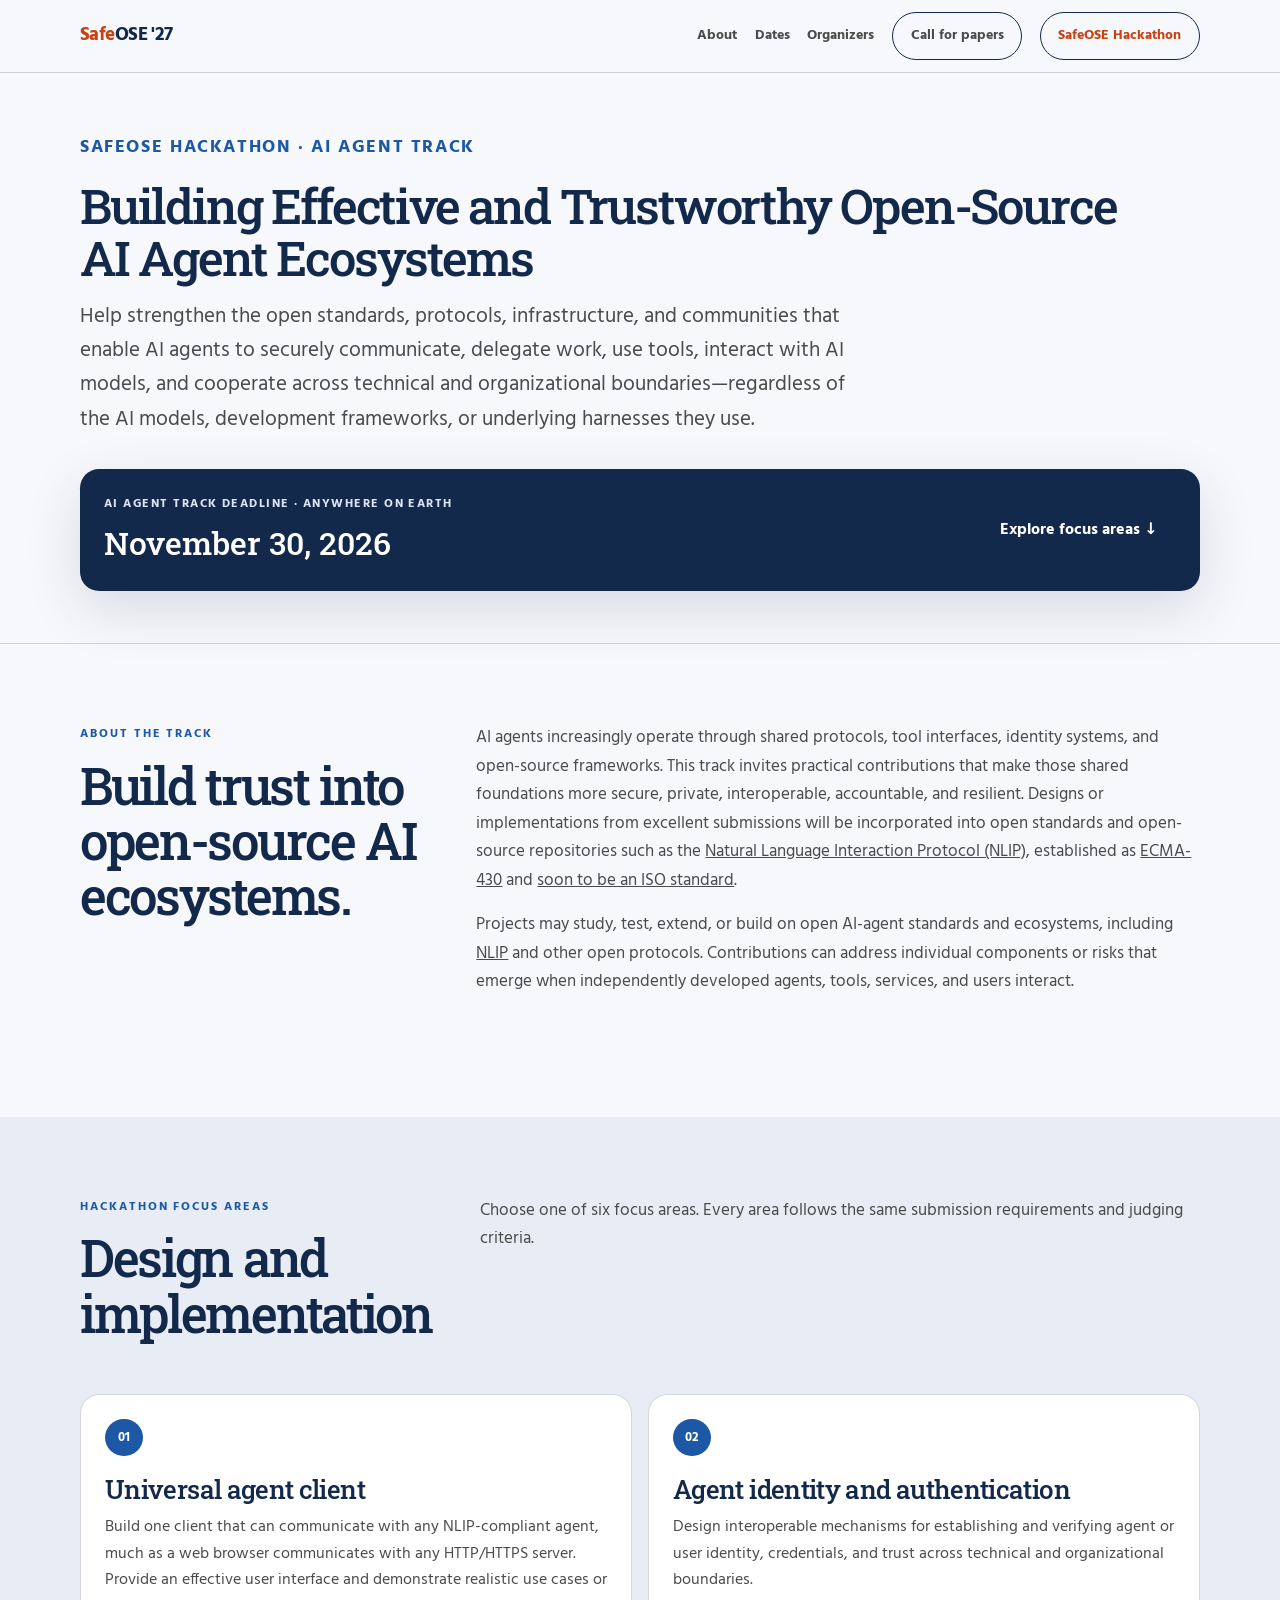
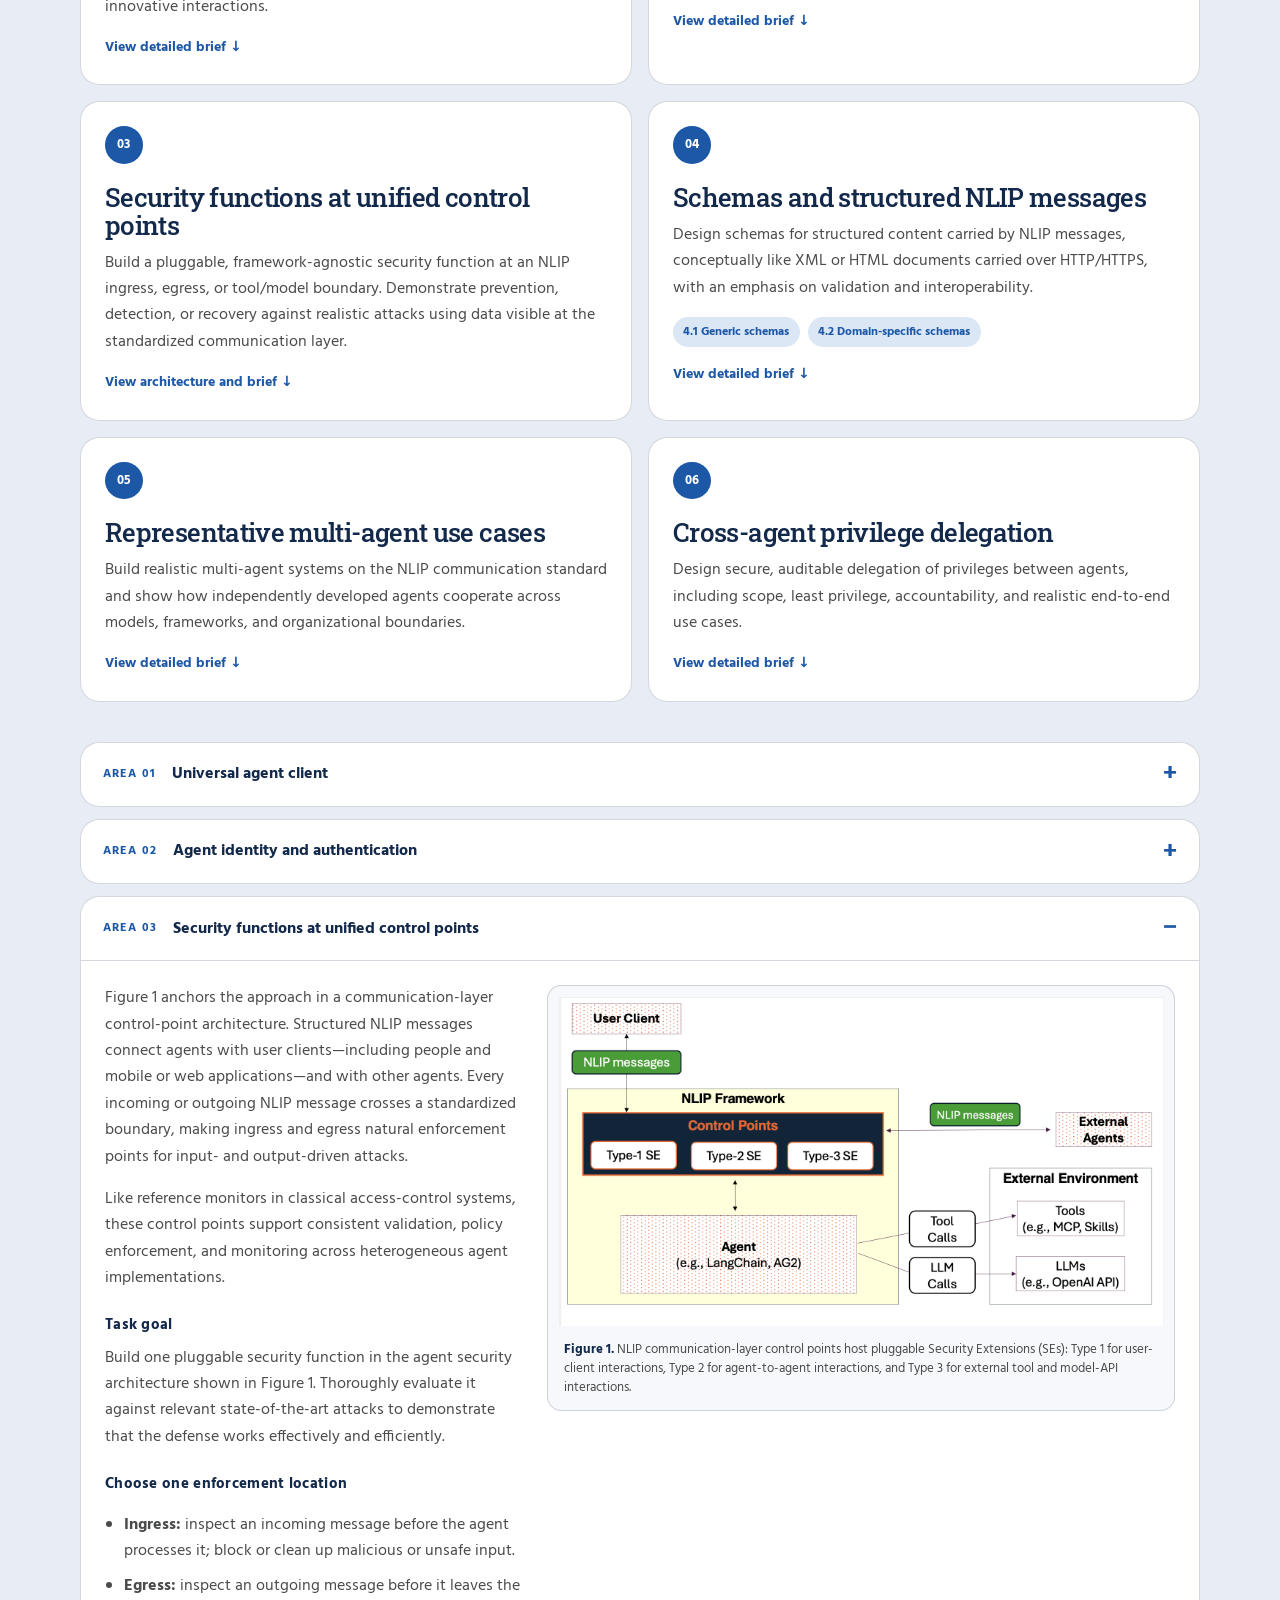
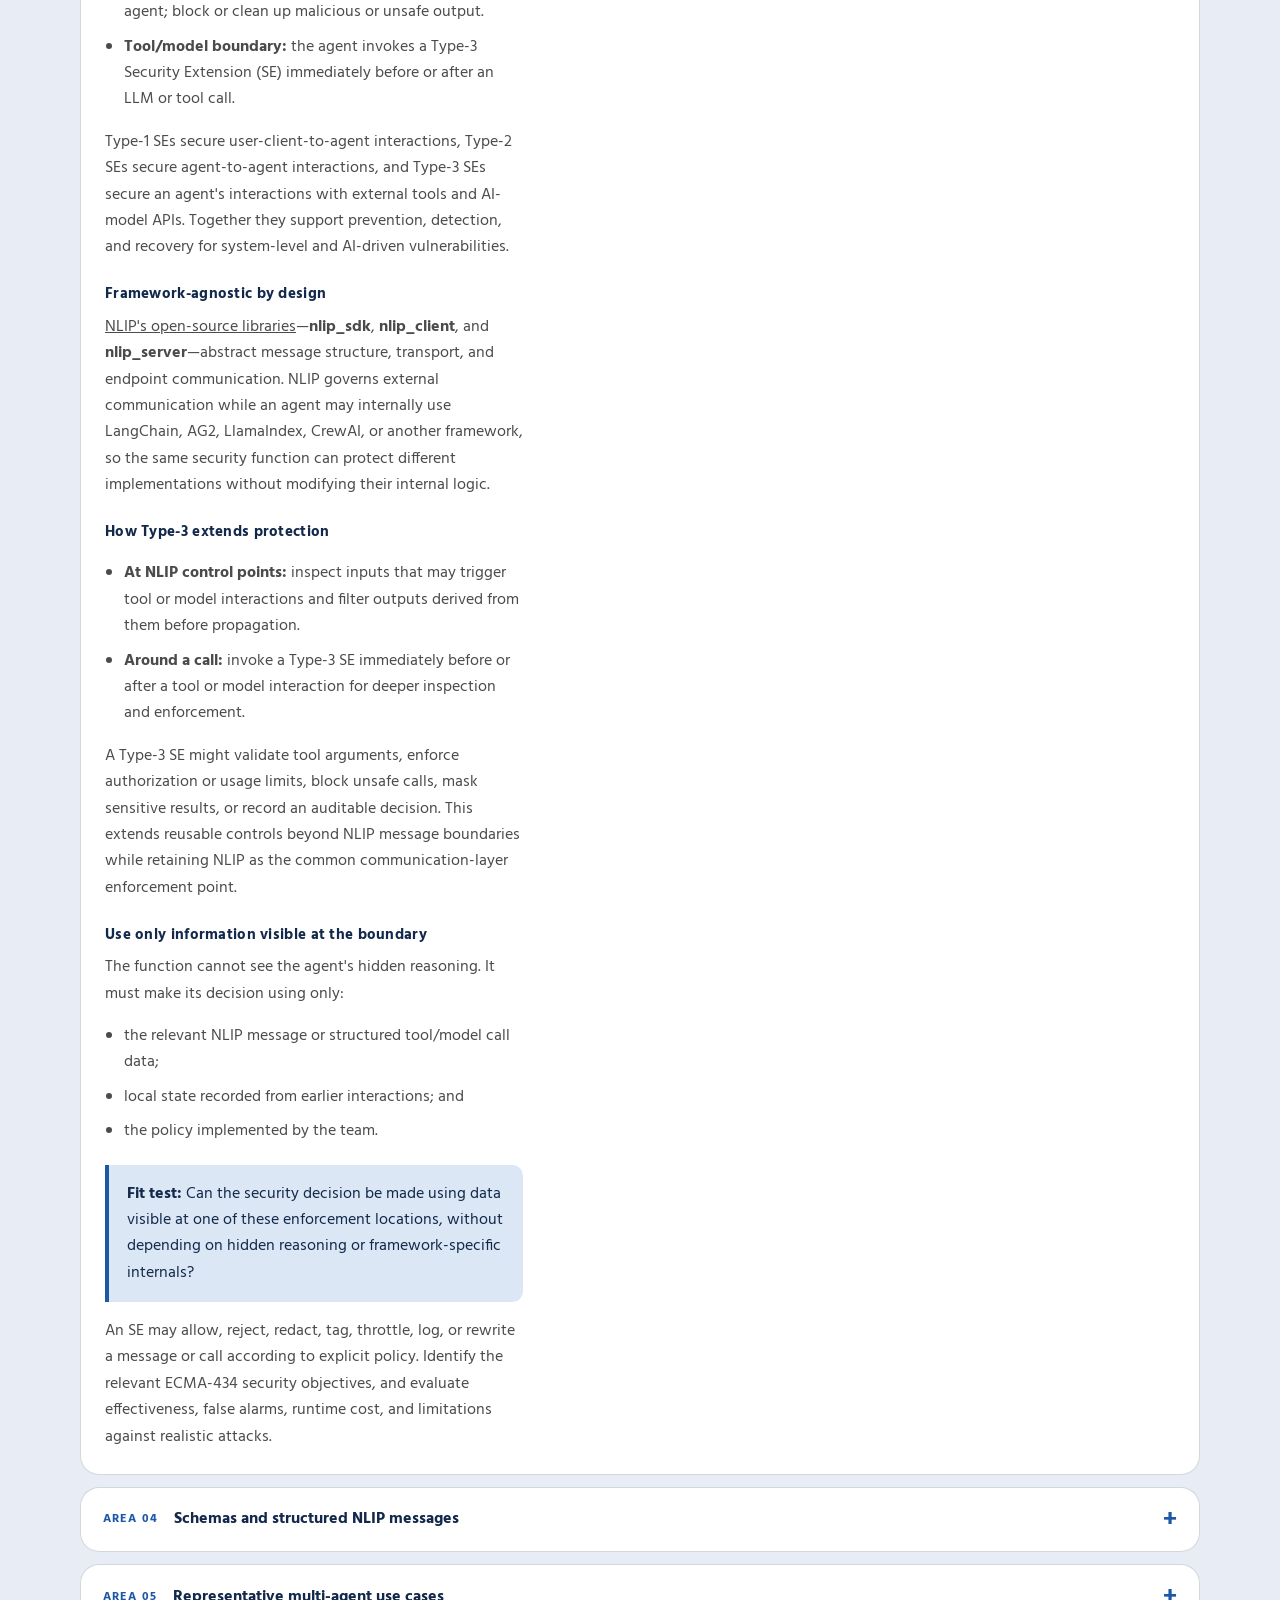
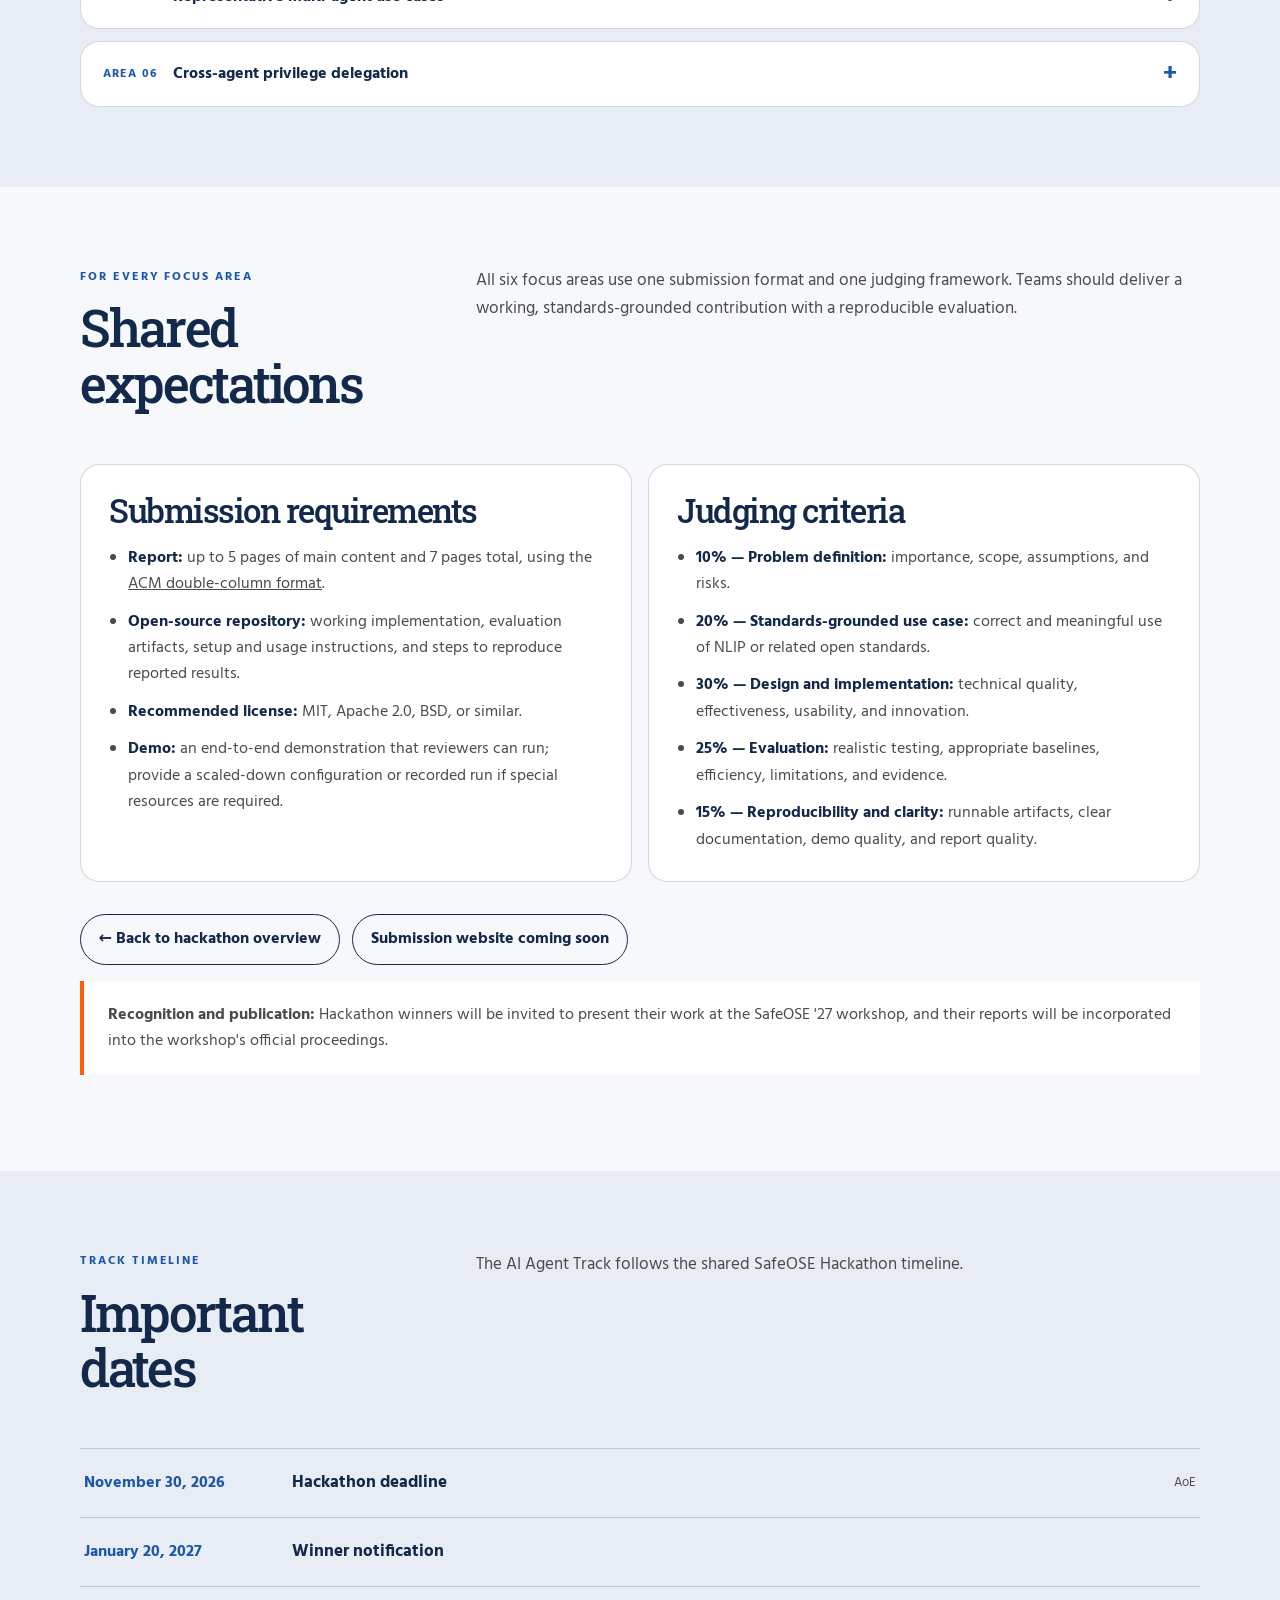
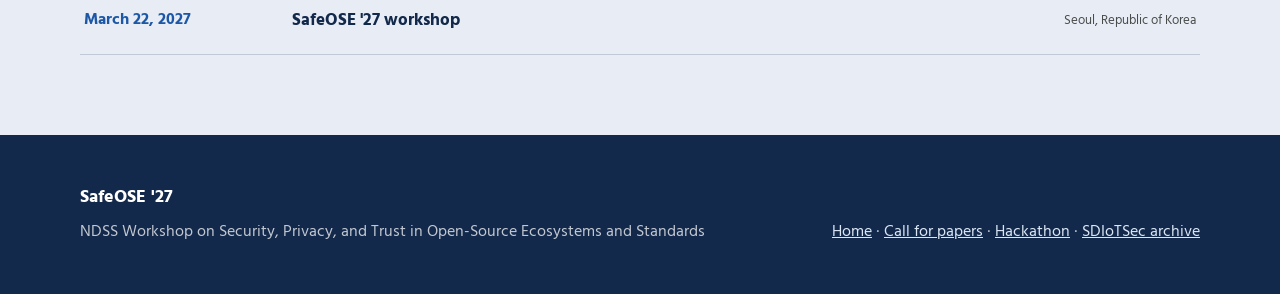
==== commit 67bc2089: "Rename people navigation to organizers" ====
--- a/ai-agent-track.html
+++ b/ai-agent-track.html
@@ -17,7 +17,7 @@
       <div class="nav-links">
         <a href="index.html#about">About</a>
         <a href="index.html#dates">Dates</a>
-        <a href="index.html#people">People</a>
+        <a href="index.html#people">Organizers</a>
         <a class="button" href="cfp.html">Call for papers</a>
         <a class="button" href="hackathons.html" aria-current="page">SafeOSE Hackathon</a>
       </div>
--- a/pages.css
+++ b/pages.css
@@ -158,6 +158,10 @@
 .date-row span { color: var(--muted); font-size: .84rem; }
 .note { padding: 1.3rem 1.5rem; border-left: 4px solid var(--amber); background: var(--white); color: var(--muted); }
 .pc-grid { display: grid; grid-template-columns: repeat(4, 1fr); gap: .75rem; }
+.pc-chair { grid-column: span 2; padding: 1.5rem; border: 1px solid var(--line); border-top: 4px solid var(--green); border-radius: var(--radius); background: var(--white); }
+.pc-chair span { color: var(--green); font-size: .75rem; font-weight: 900; letter-spacing: .08em; text-transform: uppercase; }
+.pc-chair h3 { margin: .55rem 0 .25rem; font-family: "Roboto Slab", Georgia, serif; font-size: 1.35rem; font-weight: 600; }
+.pc-chair p { margin: 0; color: var(--muted); }
 .pc-placeholder { grid-column: 1 / -1; padding: 1.5rem; border: 1px dashed rgba(19, 42, 44, .35); border-radius: var(--radius); color: var(--muted); background: rgba(255,255,255,.4); text-align: center; }
 
 footer { padding: 3rem 0; color: rgba(255,255,255,.74); background: var(--ink); }
@@ -179,6 +183,7 @@
   .deadline-banner, .date-row { grid-template-columns: 1fr; gap: .35rem; }
   .topics { grid-template-columns: 1fr; }
   .pc-grid { grid-template-columns: 1fr; }
+  .pc-chair { grid-column: auto; }
   .footer-row { align-items: flex-start; flex-direction: column; }
 }
 @media (max-width: 430px) {
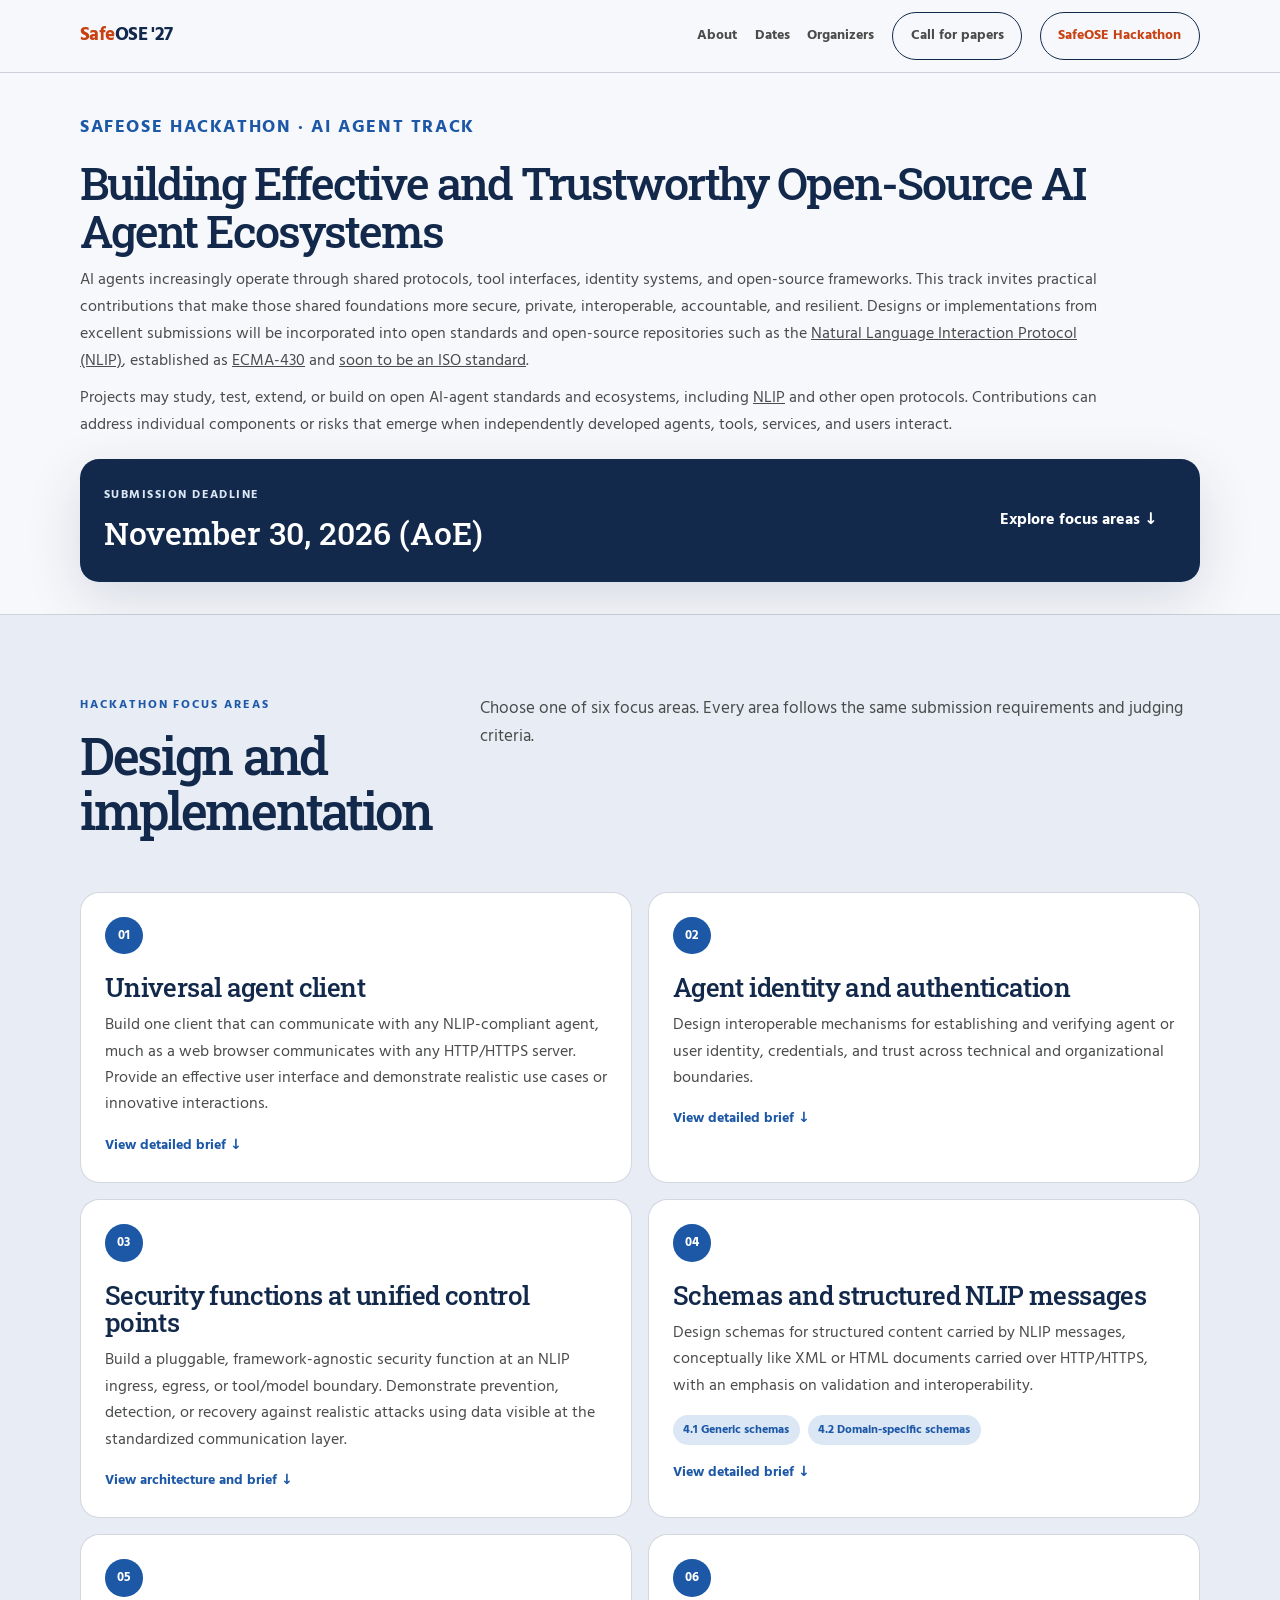
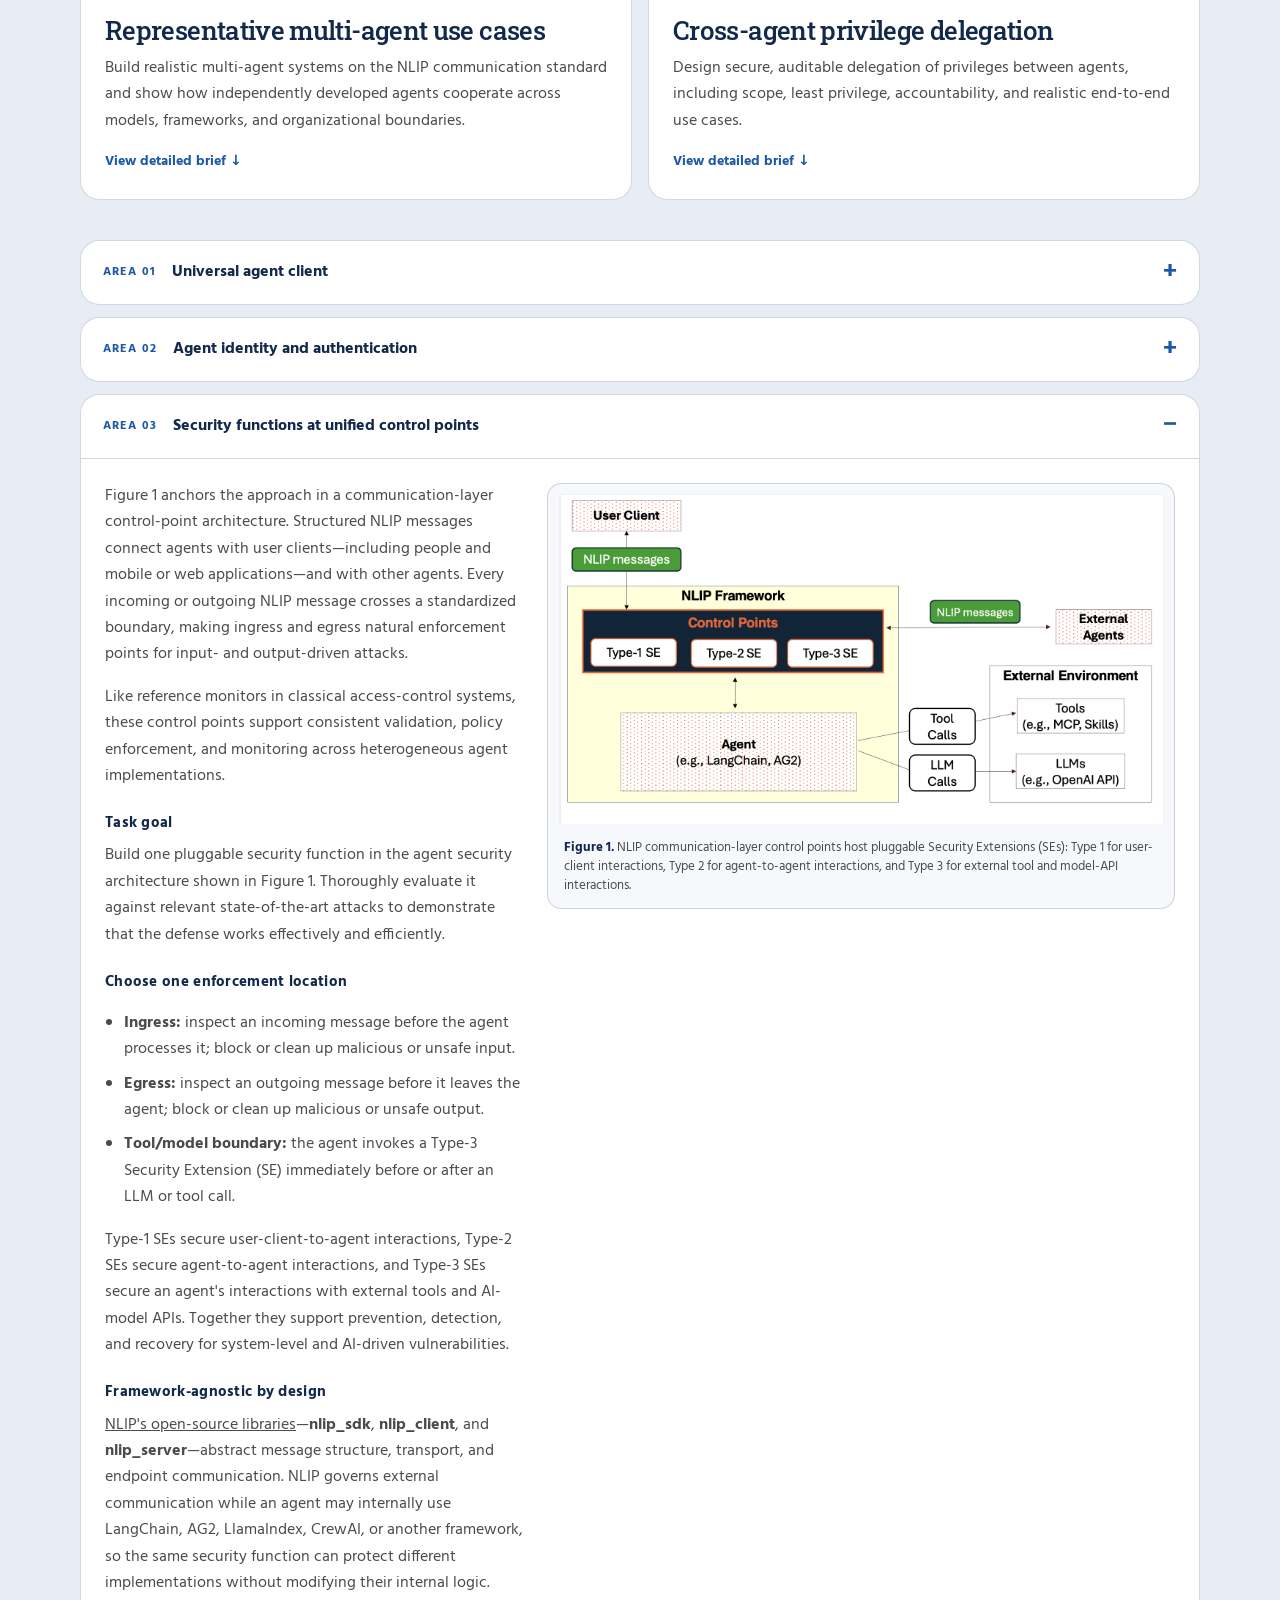
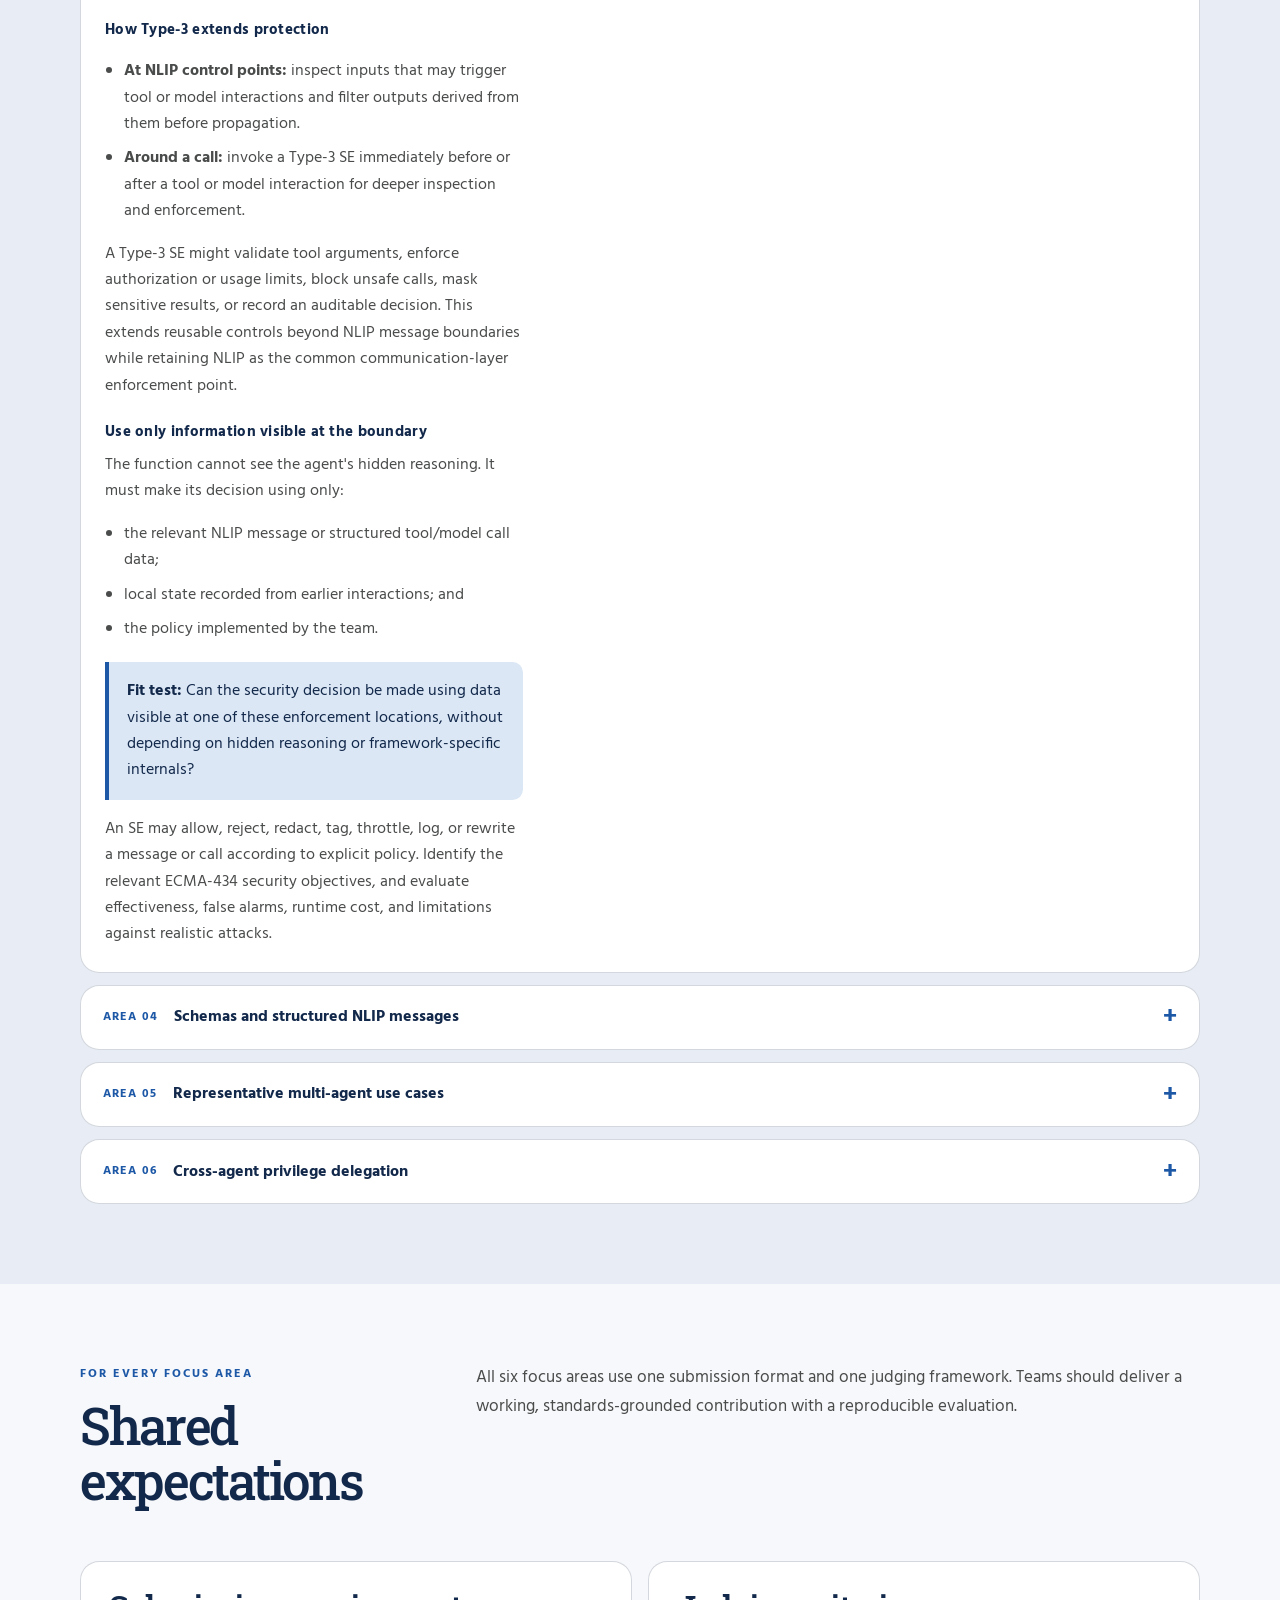
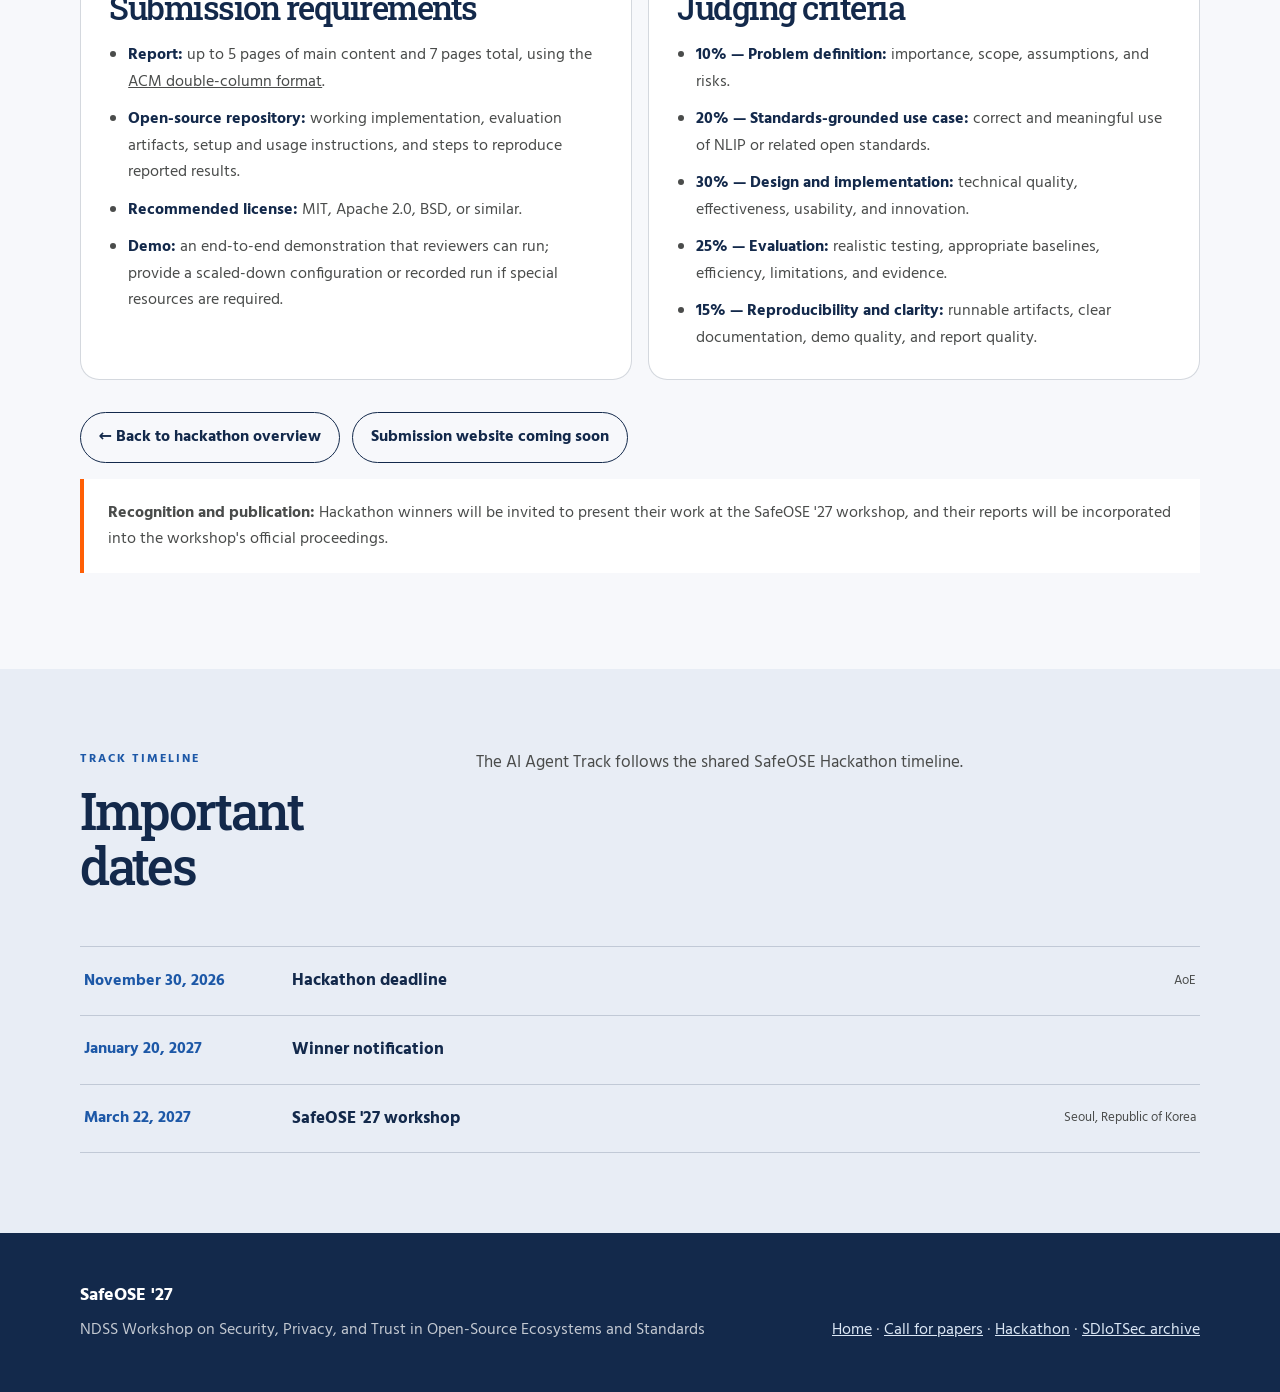
==== commit dfbad96f: "Streamline hackathon track pages" ====
--- a/ai-agent-track.html
+++ b/ai-agent-track.html
@@ -29,25 +29,16 @@
       <div class="wrap">
         <p class="eyebrow">SafeOSE Hackathon · AI Agent Track</p>
         <h1>Building Effective and Trustworthy Open-Source AI Agent Ecosystems</h1>
-        <p class="lede">Help strengthen the open standards, protocols, infrastructure, and communities that enable AI agents to securely communicate, delegate work, use tools, interact with AI models, and cooperate across technical and organizational boundaries—regardless of the AI models, development frameworks, or underlying harnesses they use.</p>
+        <div class="hero-intro">
+          <p>AI agents increasingly operate through shared protocols, tool interfaces, identity systems, and open-source frameworks. This track invites practical contributions that make those shared foundations more secure, private, interoperable, accountable, and resilient. Designs or implementations from excellent submissions will be incorporated into open standards and open-source repositories such as the <a href="https://nlip-project.org/#/" target="_blank" rel="noreferrer">Natural Language Interaction Protocol (NLIP)</a>, established as <a href="https://ecma-international.org/publications-and-standards/standards/ecma-430/" target="_blank" rel="noreferrer">ECMA-430</a> and <a href="https://www.iso.org/standard/94131.html" target="_blank" rel="noreferrer">soon to be an ISO standard</a>.</p>
+          <p>Projects may study, test, extend, or build on open AI-agent standards and ecosystems, including <a href="https://nlip-project.org/#/" target="_blank" rel="noreferrer">NLIP</a> and other open protocols. Contributions can address individual components or risks that emerge when independently developed agents, tools, services, and users interact.</p>
+        </div>
         <div class="deadline-banner">
-          <div><span>AI Agent Track deadline · Anywhere on Earth</span><br><strong>November 30, 2026</strong></div>
+          <div><span>Submission deadline</span><br><strong>November 30, 2026 (AoE)</strong></div>
           <a class="button" href="#focus-areas">Explore focus areas ↓</a>
         </div>
       </div>
     </div>
-
-    <section id="about-track">
-      <div class="wrap">
-        <div class="section-head">
-          <div><p class="eyebrow">About the track</p><h2>Build trust into open-source AI ecosystems.</h2></div>
-          <div>
-            <p class="section-copy">AI agents increasingly operate through shared protocols, tool interfaces, identity systems, and open-source frameworks. This track invites practical contributions that make those shared foundations more secure, private, interoperable, accountable, and resilient. Designs or implementations from excellent submissions will be incorporated into open standards and open-source repositories such as the <a href="https://nlip-project.org/#/" target="_blank" rel="noreferrer">Natural Language Interaction Protocol (NLIP)</a>, established as <a href="https://ecma-international.org/publications-and-standards/standards/ecma-430/" target="_blank" rel="noreferrer">ECMA-430</a> and <a href="https://www.iso.org/standard/94131.html" target="_blank" rel="noreferrer">soon to be an ISO standard</a>.</p>
-            <p class="section-copy" style="margin-top:1rem">Projects may study, test, extend, or build on open AI-agent standards and ecosystems, including <a href="https://nlip-project.org/#/" target="_blank" rel="noreferrer">NLIP</a> and other open protocols. Contributions can address individual components or risks that emerge when independently developed agents, tools, services, and users interact.</p>
-          </div>
-        </div>
-      </div>
-    </section>
 
     <section class="alt" id="focus-areas">
       <div class="wrap">
--- a/pages.css
+++ b/pages.css
@@ -70,7 +70,7 @@
   font-size: clamp(3rem, 6.5vw, 6rem);
   font-weight: 500;
 }
-.page-hero.compact { padding: 3.75rem 0 3.25rem; }
+.page-hero.compact { padding: 2.5rem 0 2rem; }
 .page-hero.compact .eyebrow {
   margin-bottom: 1rem;
   font-size: clamp(.95rem, 1.4vw, 1.15rem);
@@ -78,10 +78,13 @@
 }
 .page-hero.compact h1 {
   max-width: 1040px;
-  margin-bottom: 1rem;
-  font-size: clamp(2.35rem, 3.8vw, 3.65rem);
+  margin-bottom: .75rem;
+  font-size: clamp(2.2rem, 3.5vw, 3.35rem);
 }
-.page-hero.compact .deadline-banner { margin-top: 2rem; }
+.page-hero.compact .deadline-banner { margin-top: 1.25rem; }
+.page-hero.compact .hero-intro { max-width: 1040px; color: var(--muted); font-size: 1.02rem; line-height: 1.65; }
+.page-hero.compact .hero-intro p { margin: 0; }
+.page-hero.compact .hero-intro p + p { margin-top: .65rem; }
 .page-hero .lede { max-width: 780px; margin: 0; color: var(--muted); font-size: clamp(1.05rem, 2vw, 1.3rem); }
 .deadline-banner {
   display: grid;
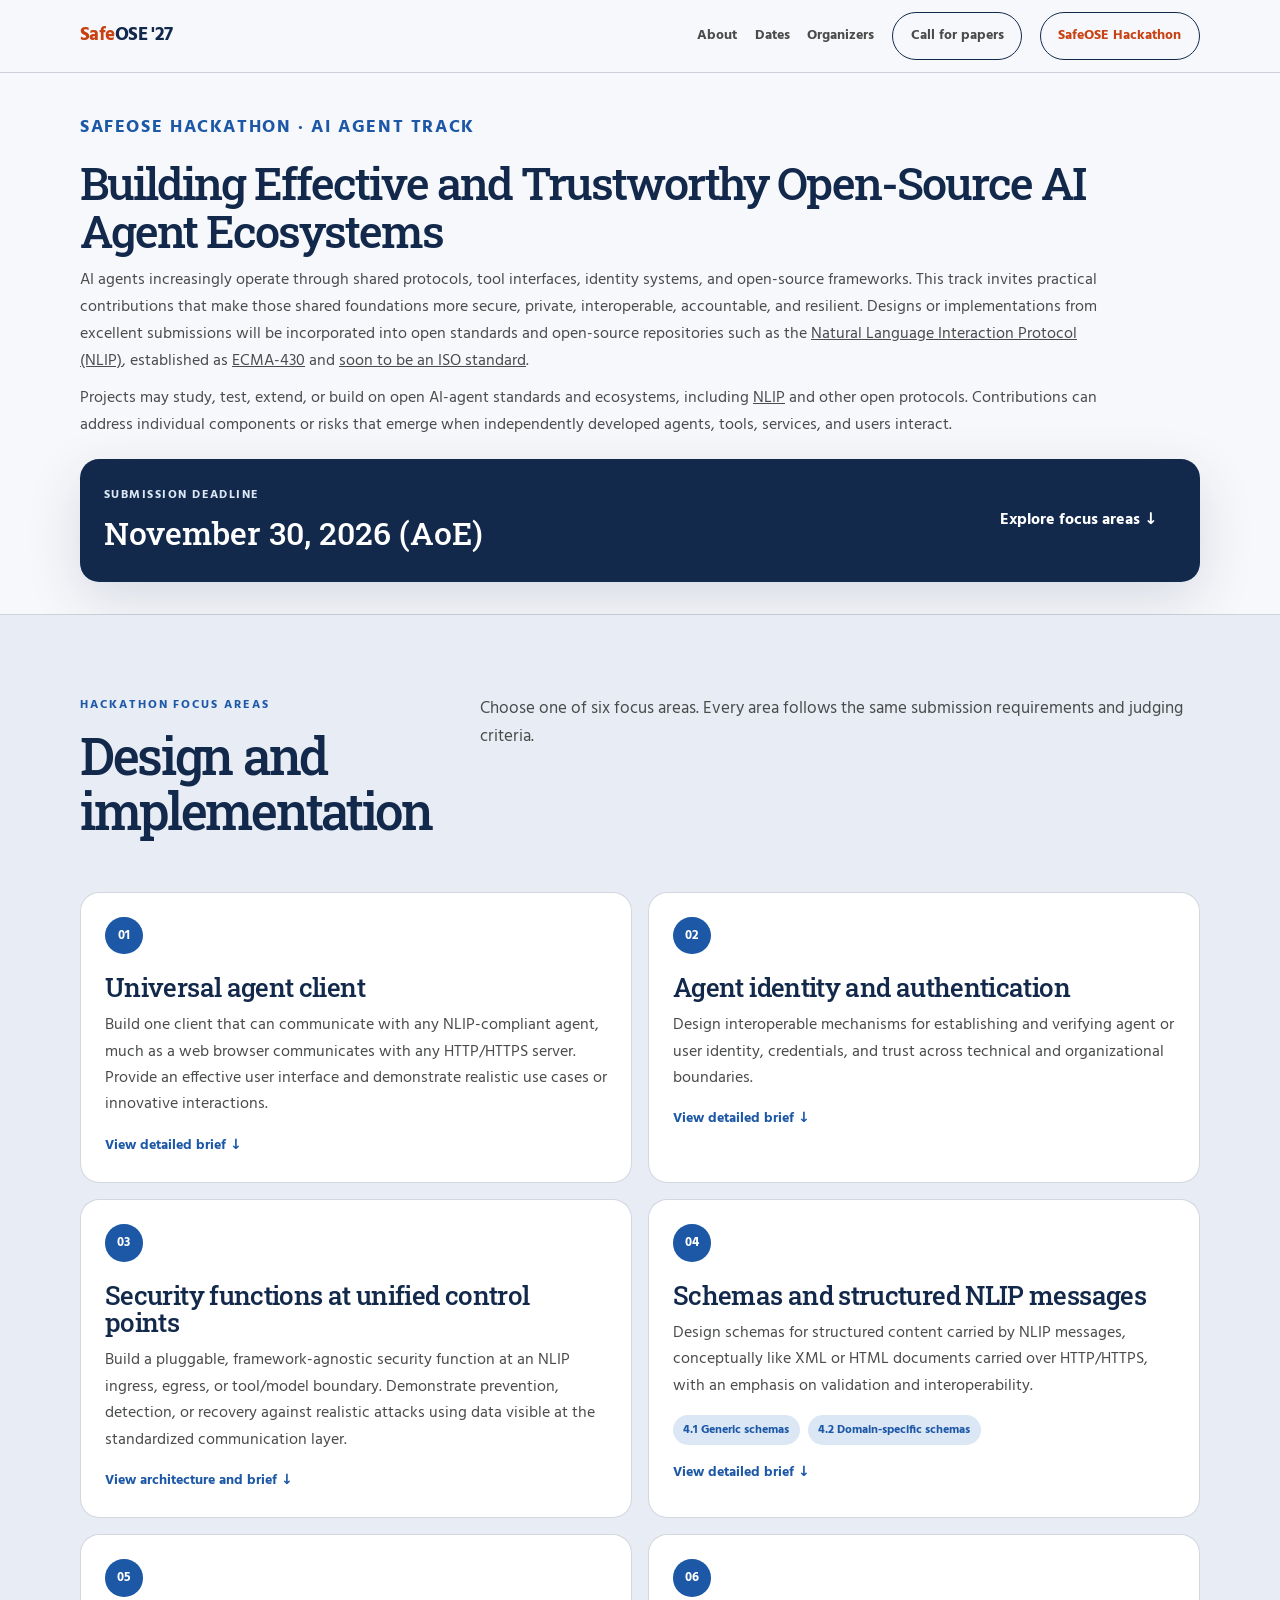
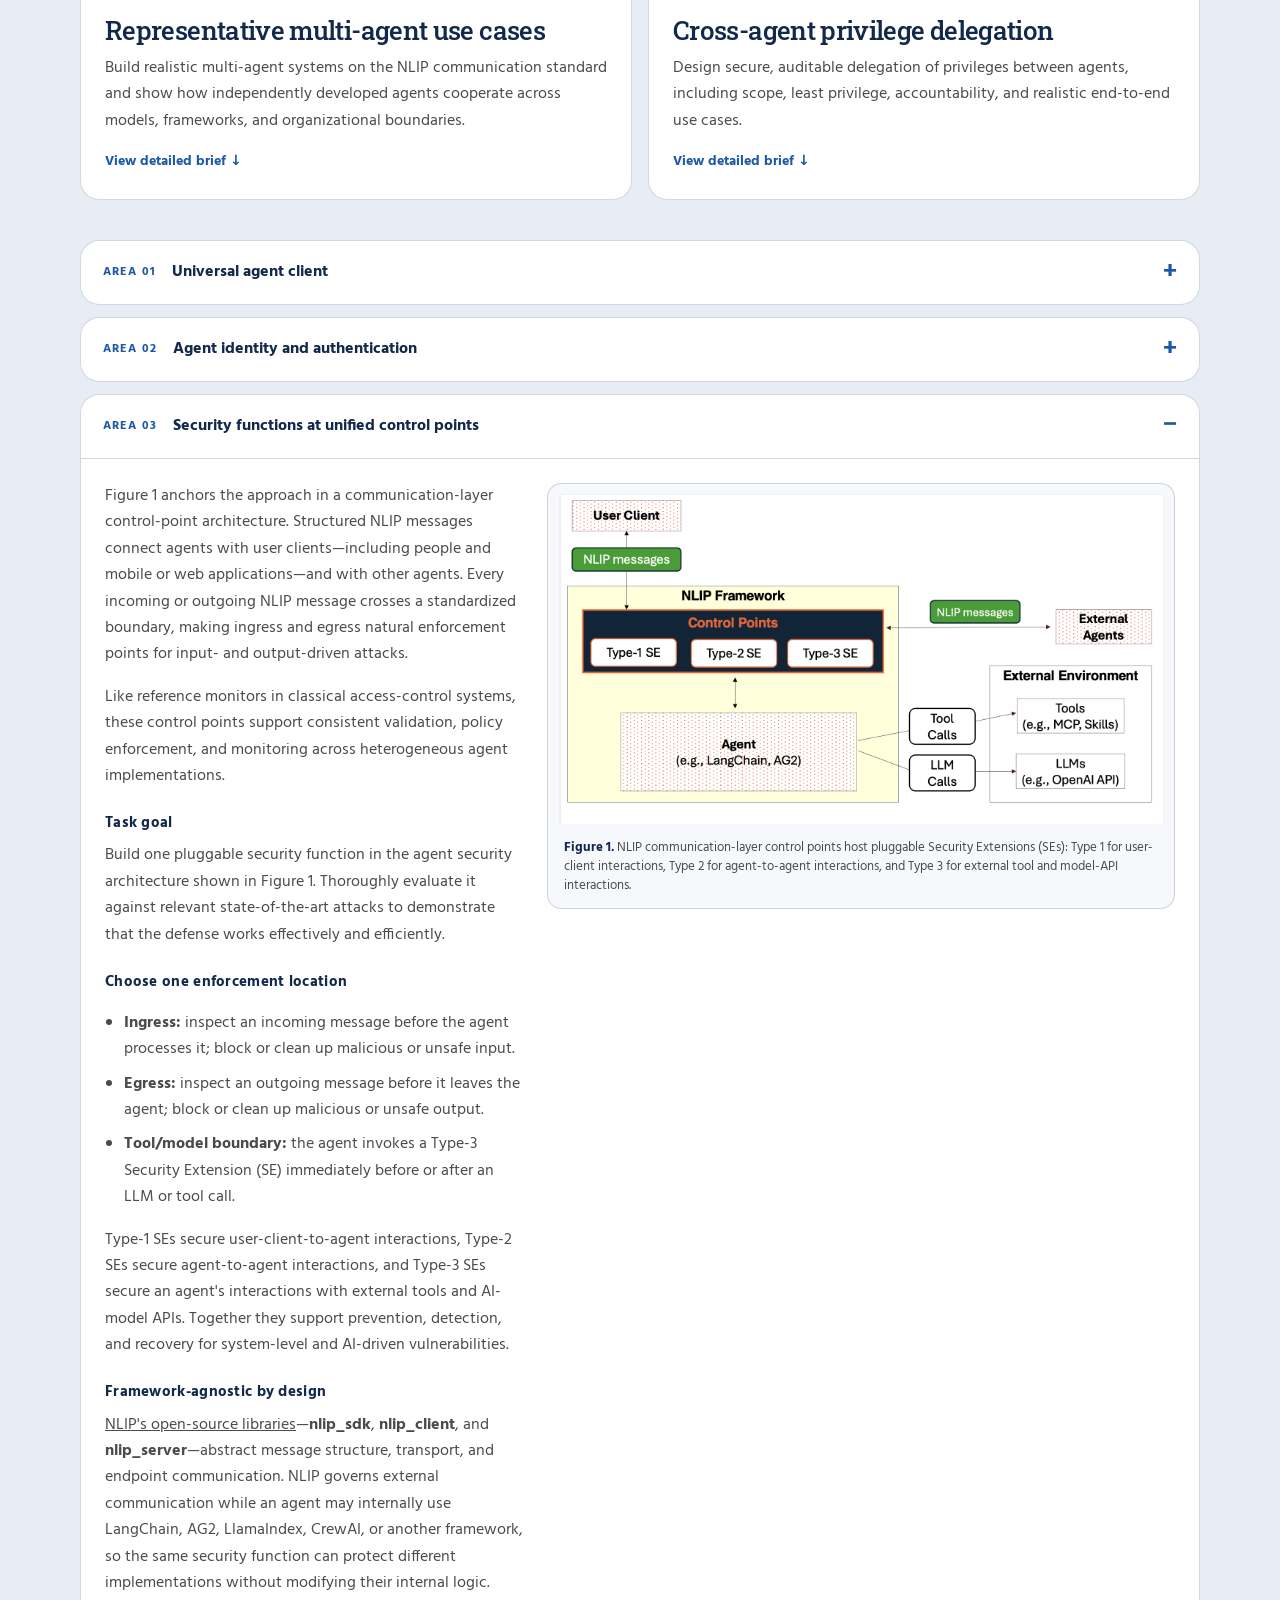
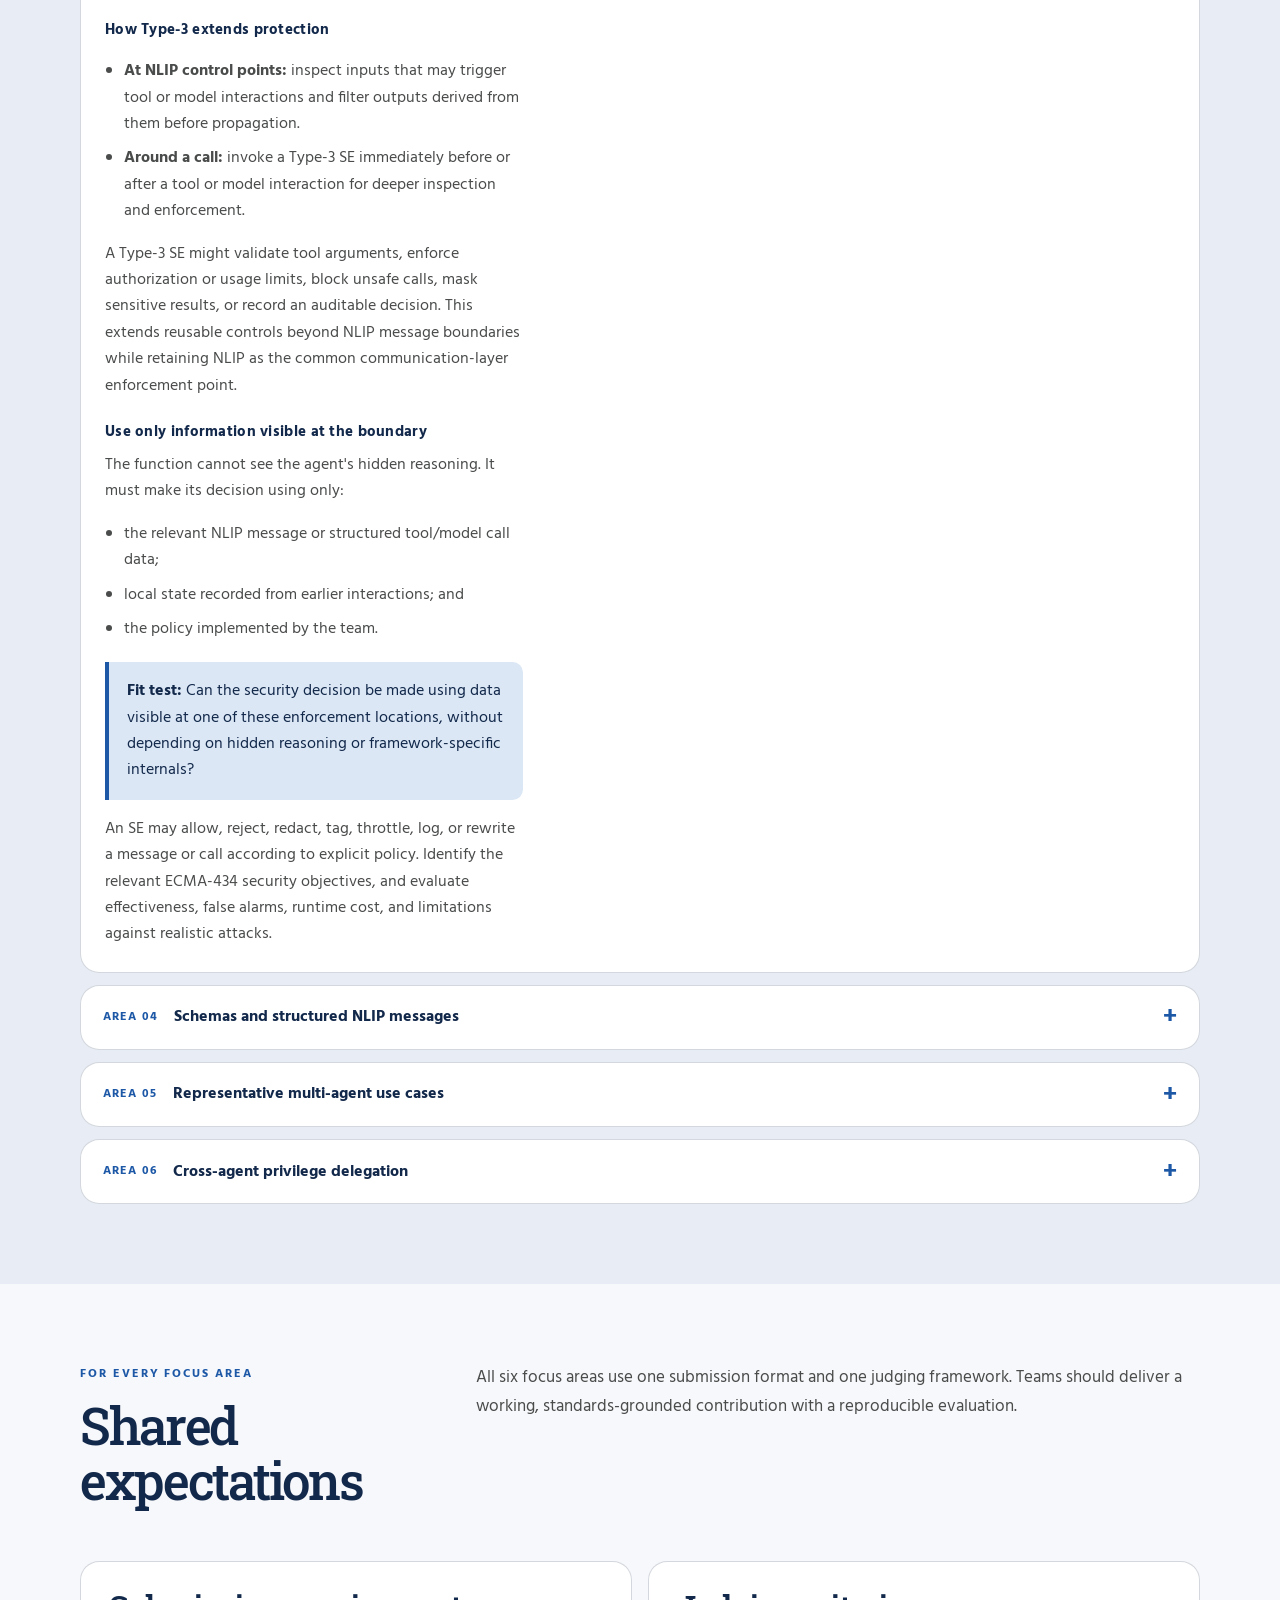
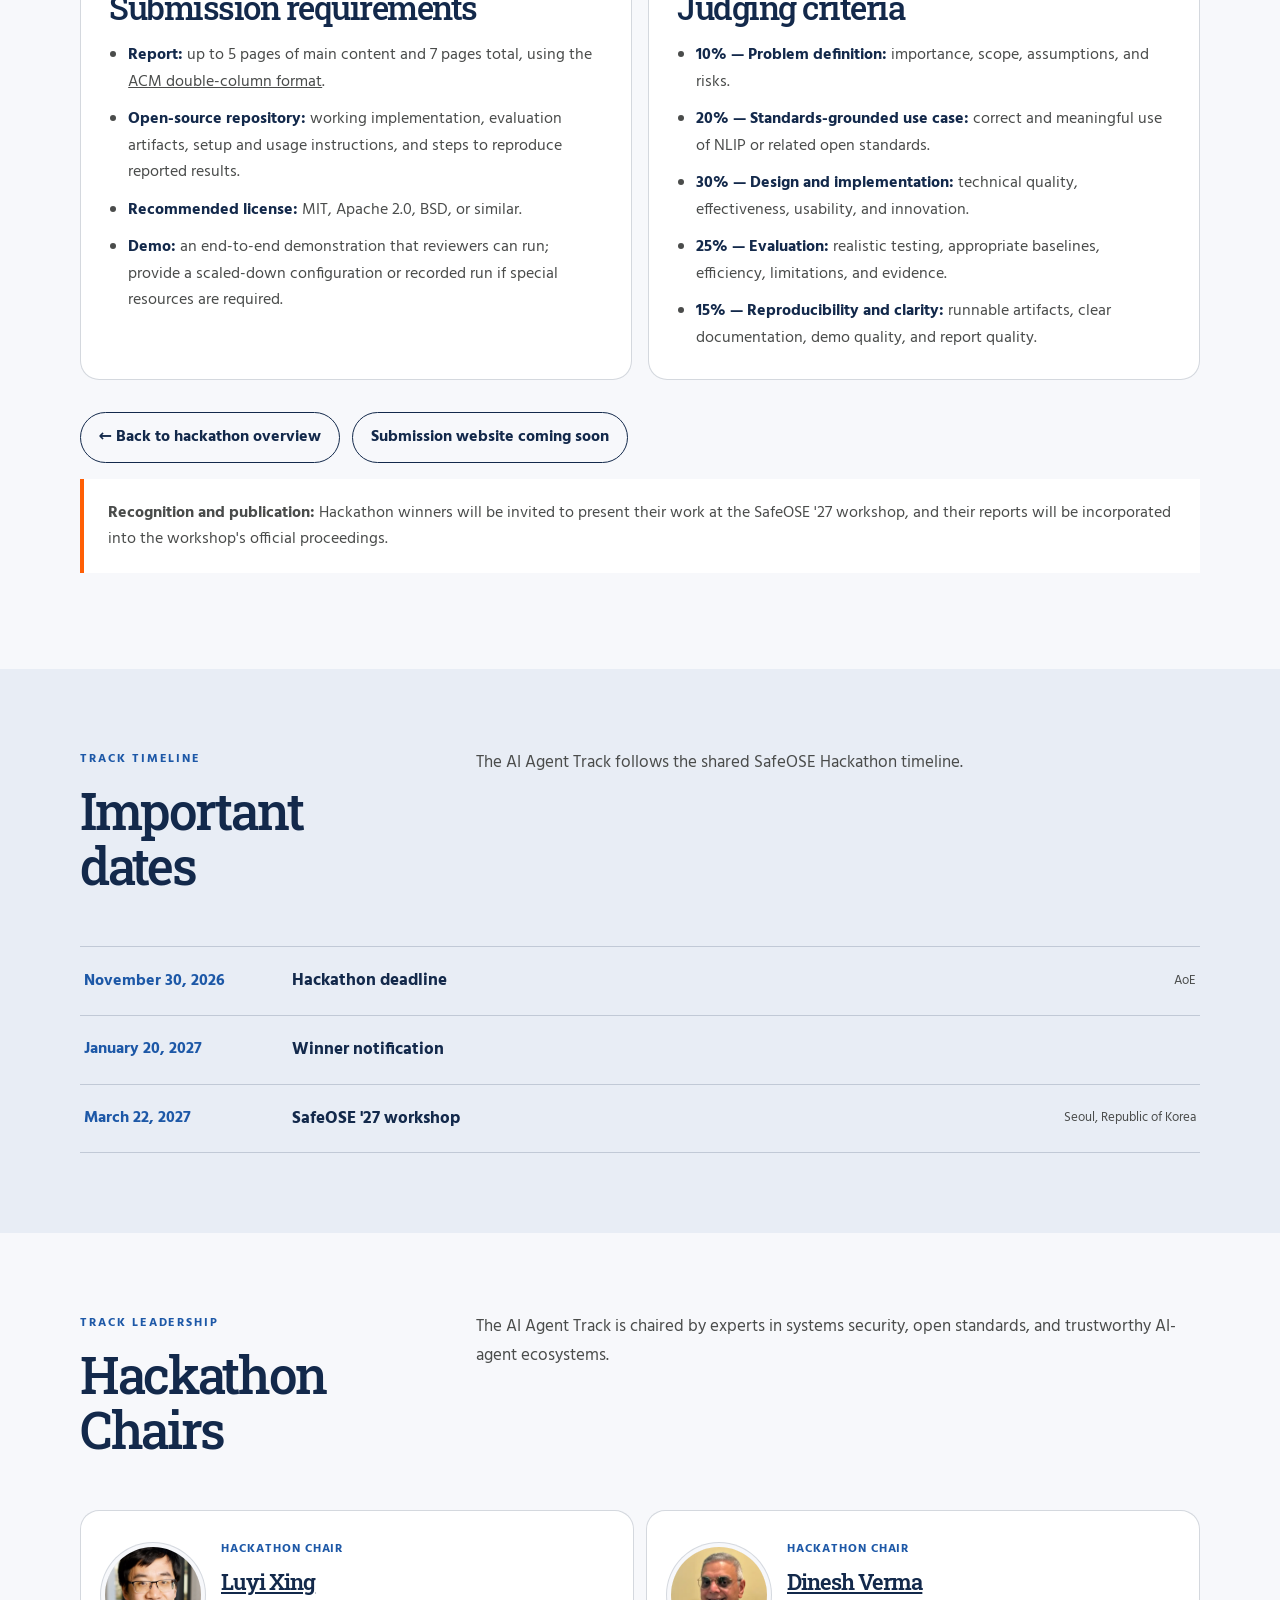
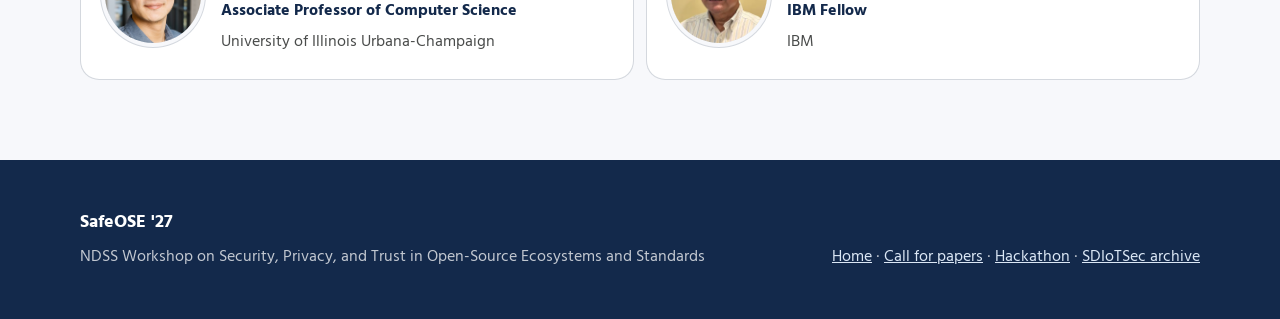
==== commit 9f7a08ed: "Add organizer headshots and hackathon chairs" ====
--- a/ai-agent-track.html
+++ b/ai-agent-track.html
@@ -240,6 +240,39 @@
         </div>
       </div>
     </section>
+
+    <section id="hackathon-chairs">
+      <div class="wrap">
+        <div class="section-head">
+          <div><p class="eyebrow">Track leadership</p><h2>Hackathon Chairs</h2></div>
+          <p class="section-copy">The AI Agent Track is chaired by experts in systems security, open standards, and trustworthy AI-agent ecosystems.</p>
+        </div>
+        <div class="pc-grid">
+          <article class="pc-chair portrait-card">
+            <a class="portrait-link" href="https://www.xing-luyi.com/" target="_blank" rel="noreferrer" aria-label="Luyi Xing's website">
+              <img class="portrait portrait-luyi" src="assets/luyi-xing.jpg" alt="Headshot of Luyi Xing" width="96" height="96" loading="lazy">
+            </a>
+            <div>
+              <span>Hackathon Chair</span>
+              <h3><a href="https://www.xing-luyi.com/" target="_blank" rel="noreferrer">Luyi Xing</a></h3>
+              <p class="title">Associate Professor of Computer Science</p>
+              <p class="affiliation">University of Illinois Urbana-Champaign</p>
+            </div>
+          </article>
+          <article class="pc-chair portrait-card">
+            <a class="portrait-link" href="https://research.ibm.com/people/dinesh-verma" target="_blank" rel="noreferrer" aria-label="Dinesh Verma's IBM Research profile">
+              <img class="portrait" src="assets/dinesh-verma.webp" alt="Headshot of Dinesh Verma" width="96" height="96" loading="lazy">
+            </a>
+            <div>
+              <span>Hackathon Chair</span>
+              <h3><a href="https://research.ibm.com/people/dinesh-verma" target="_blank" rel="noreferrer">Dinesh Verma</a></h3>
+              <p class="title"><a href="https://www.linkedin.com/in/dcverma" target="_blank" rel="noreferrer">IBM Fellow</a></p>
+              <p class="affiliation">IBM</p>
+            </div>
+          </article>
+        </div>
+      </div>
+    </section>
   </main>
 
   <footer>
--- a/pages.css
+++ b/pages.css
@@ -165,6 +165,13 @@
 .pc-chair span { color: var(--green); font-size: .75rem; font-weight: 900; letter-spacing: .08em; text-transform: uppercase; }
 .pc-chair h3 { margin: .55rem 0 .25rem; font-family: "Roboto Slab", Georgia, serif; font-size: 1.35rem; font-weight: 600; }
 .pc-chair p { margin: 0; color: var(--muted); }
+.pc-chair .title { color: var(--ink); font-weight: 700; }
+.pc-chair .title a { color: inherit; text-decoration: none; }
+.pc-chair .affiliation { margin-top: .3rem; }
+.portrait-card { display: grid; grid-template-columns: 96px 1fr; gap: 1.25rem; align-items: center; border-top: 1px solid var(--line); }
+.portrait-link { display: block; width: 96px; height: 96px; border-radius: 50%; overflow: hidden; box-shadow: 0 0 0 4px var(--paper), 0 0 0 5px var(--line); }
+.portrait { display: block; width: 100%; height: 100%; object-fit: cover; object-position: center; }
+.portrait-luyi { object-position: center 28%; }
 .pc-placeholder { grid-column: 1 / -1; padding: 1.5rem; border: 1px dashed rgba(19, 42, 44, .35); border-radius: var(--radius); color: var(--muted); background: rgba(255,255,255,.4); text-align: center; }
 
 footer { padding: 3rem 0; color: rgba(255,255,255,.74); background: var(--ink); }
@@ -187,6 +194,8 @@
   .topics { grid-template-columns: 1fr; }
   .pc-grid { grid-template-columns: 1fr; }
   .pc-chair { grid-column: auto; }
+  .portrait-card { grid-template-columns: 80px 1fr; }
+  .portrait-link { width: 80px; height: 80px; }
   .footer-row { align-items: flex-start; flex-direction: column; }
 }
 @media (max-width: 430px) {
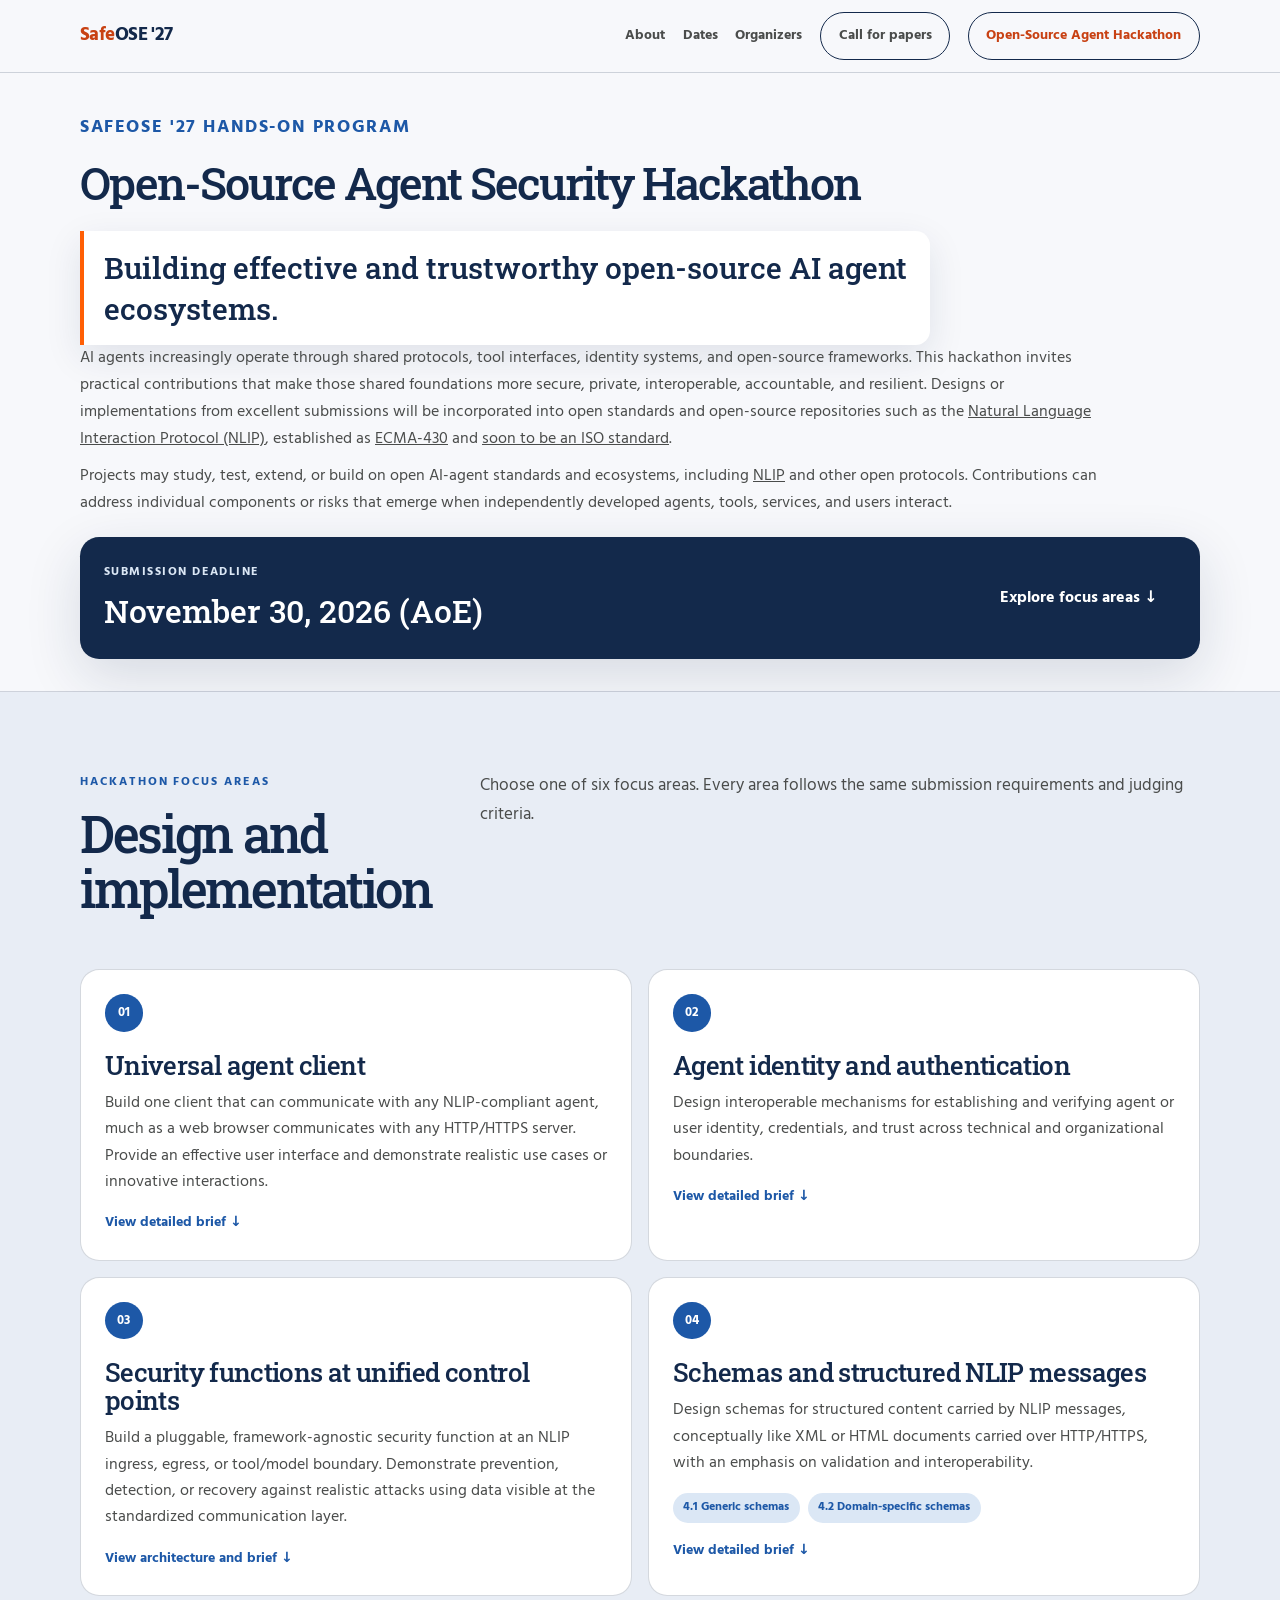
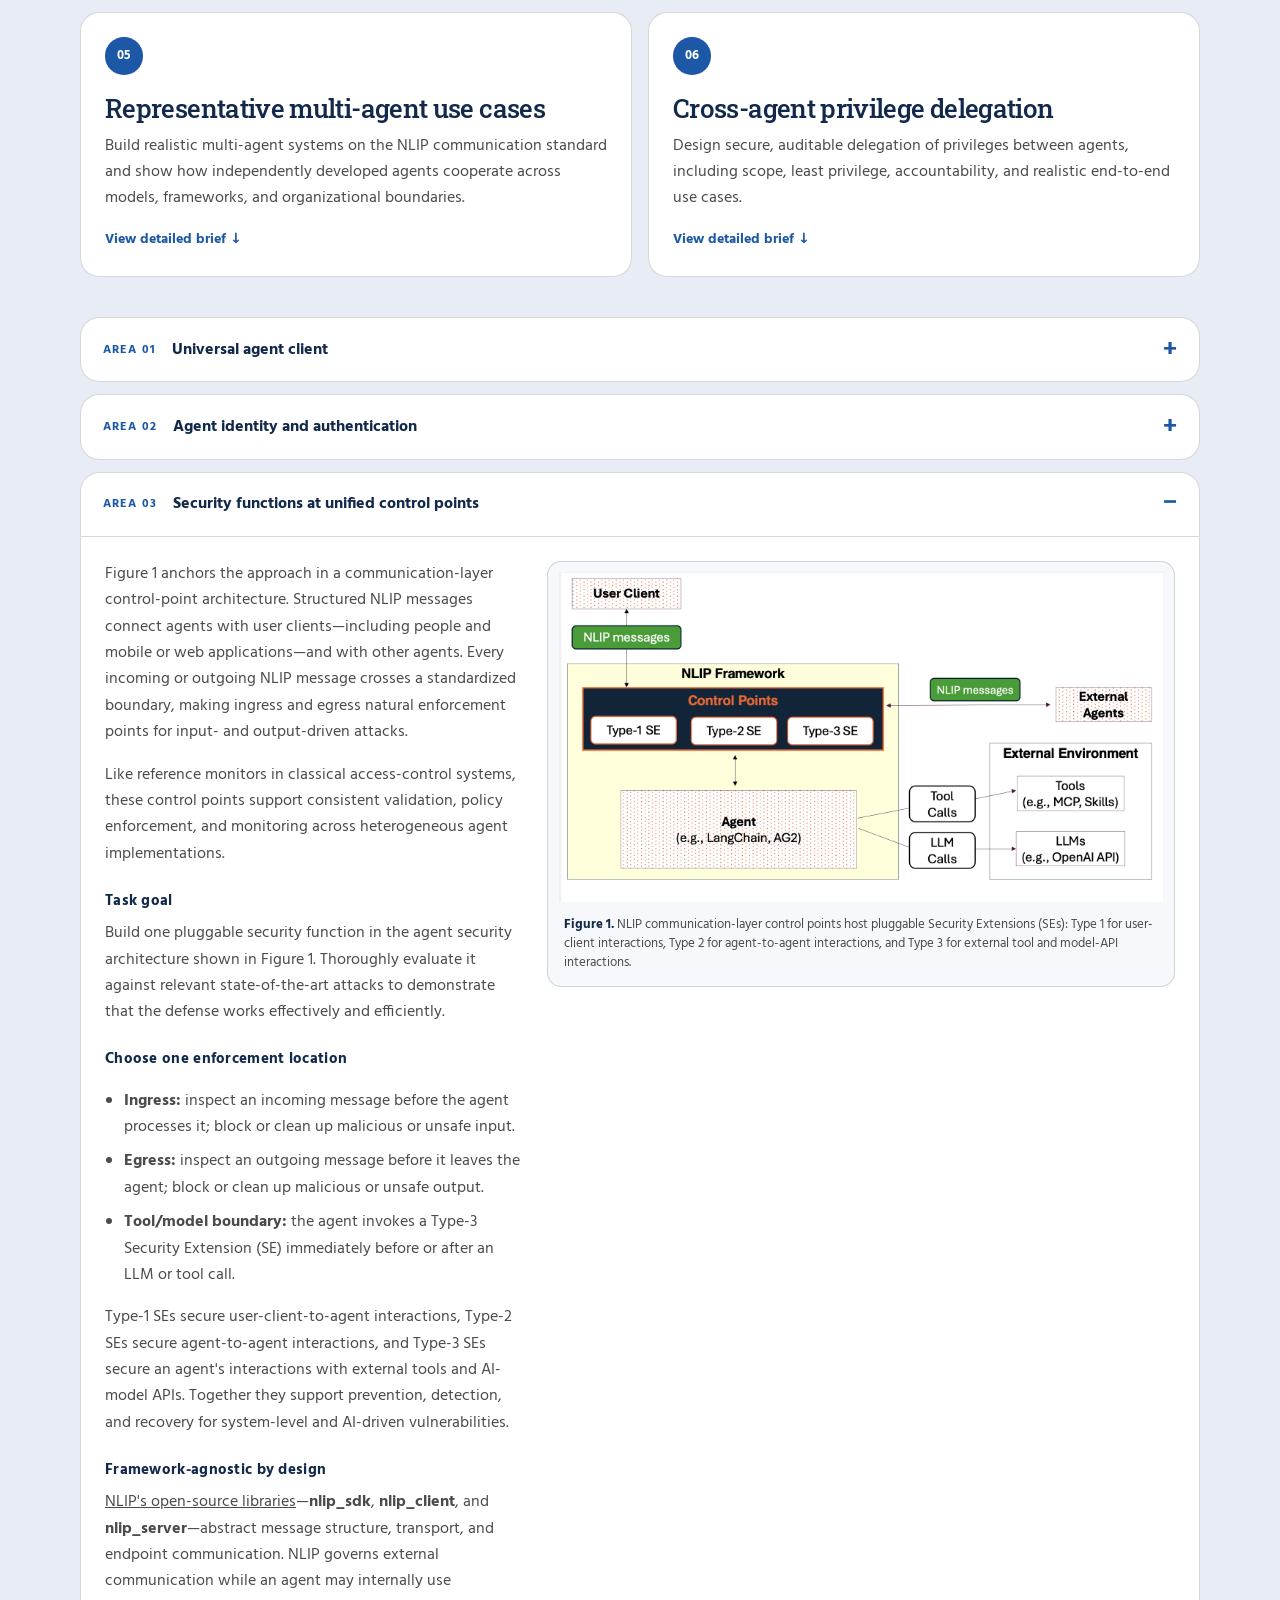
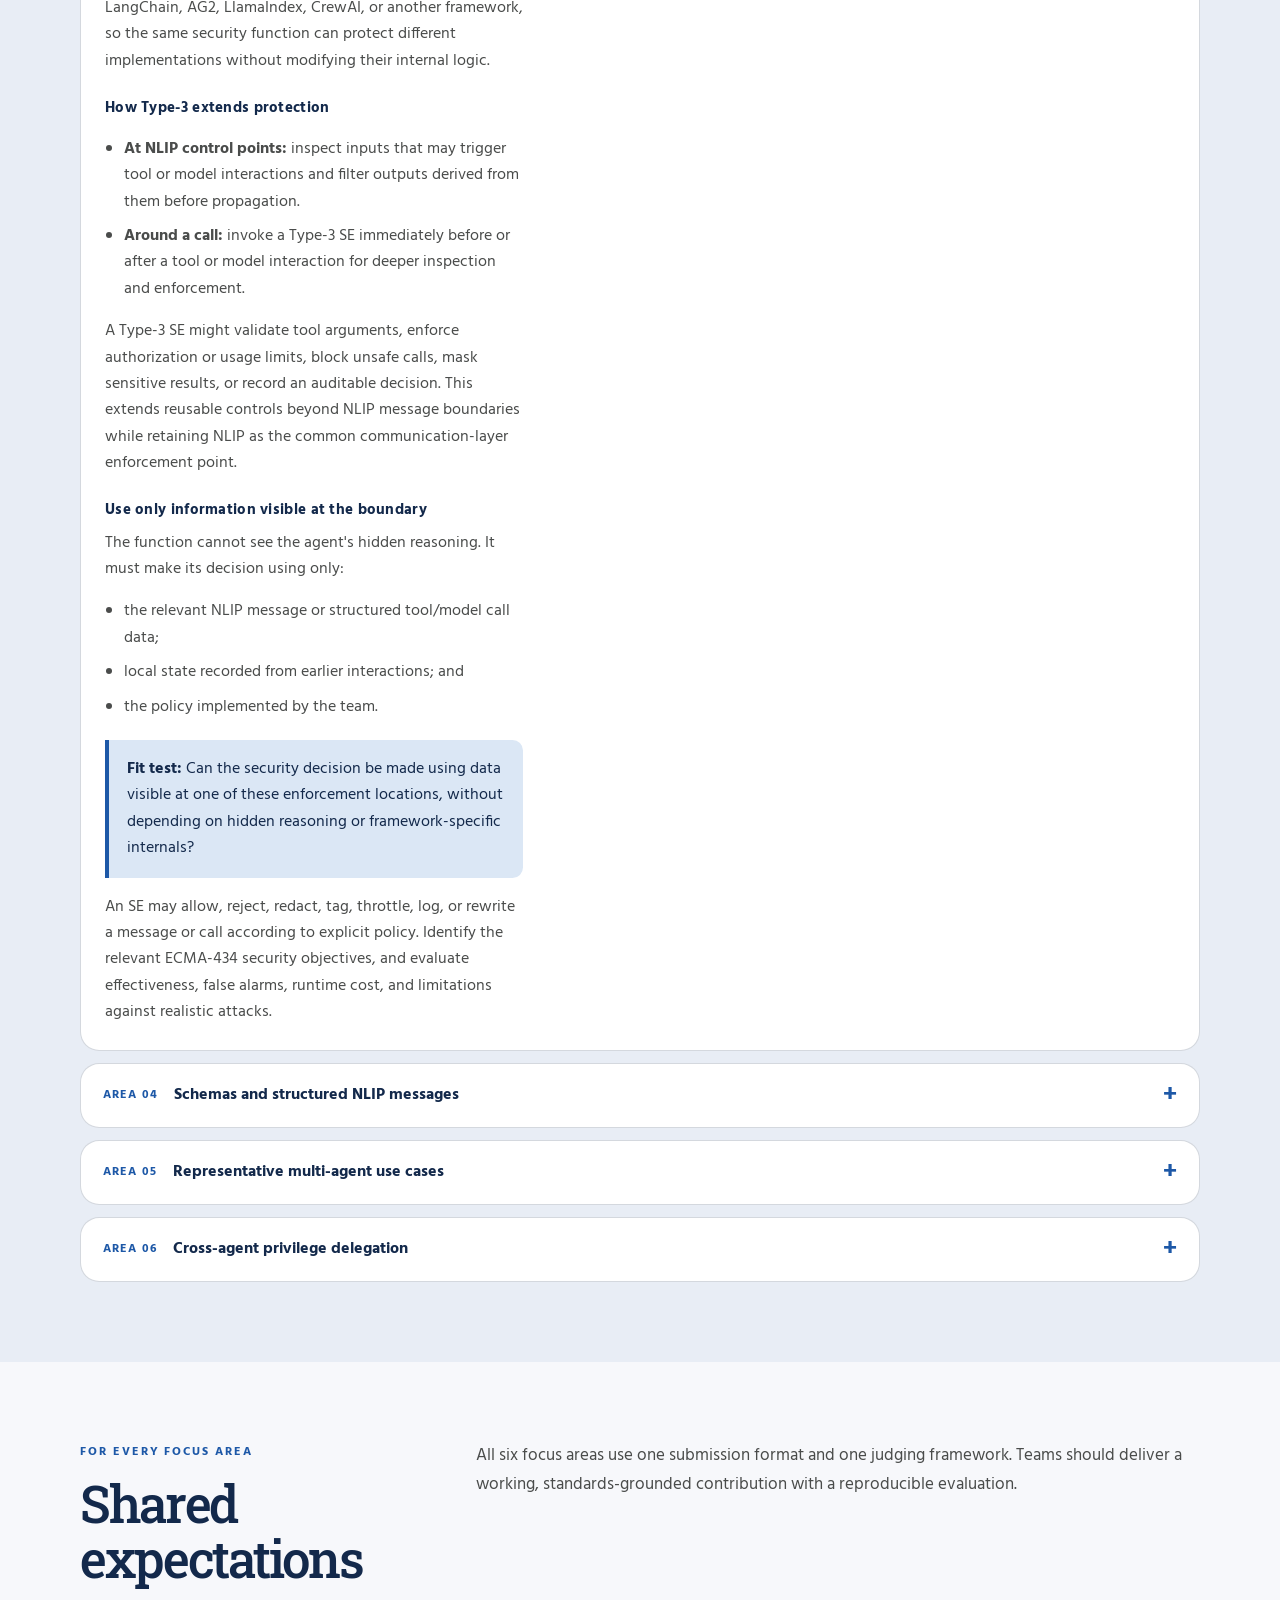
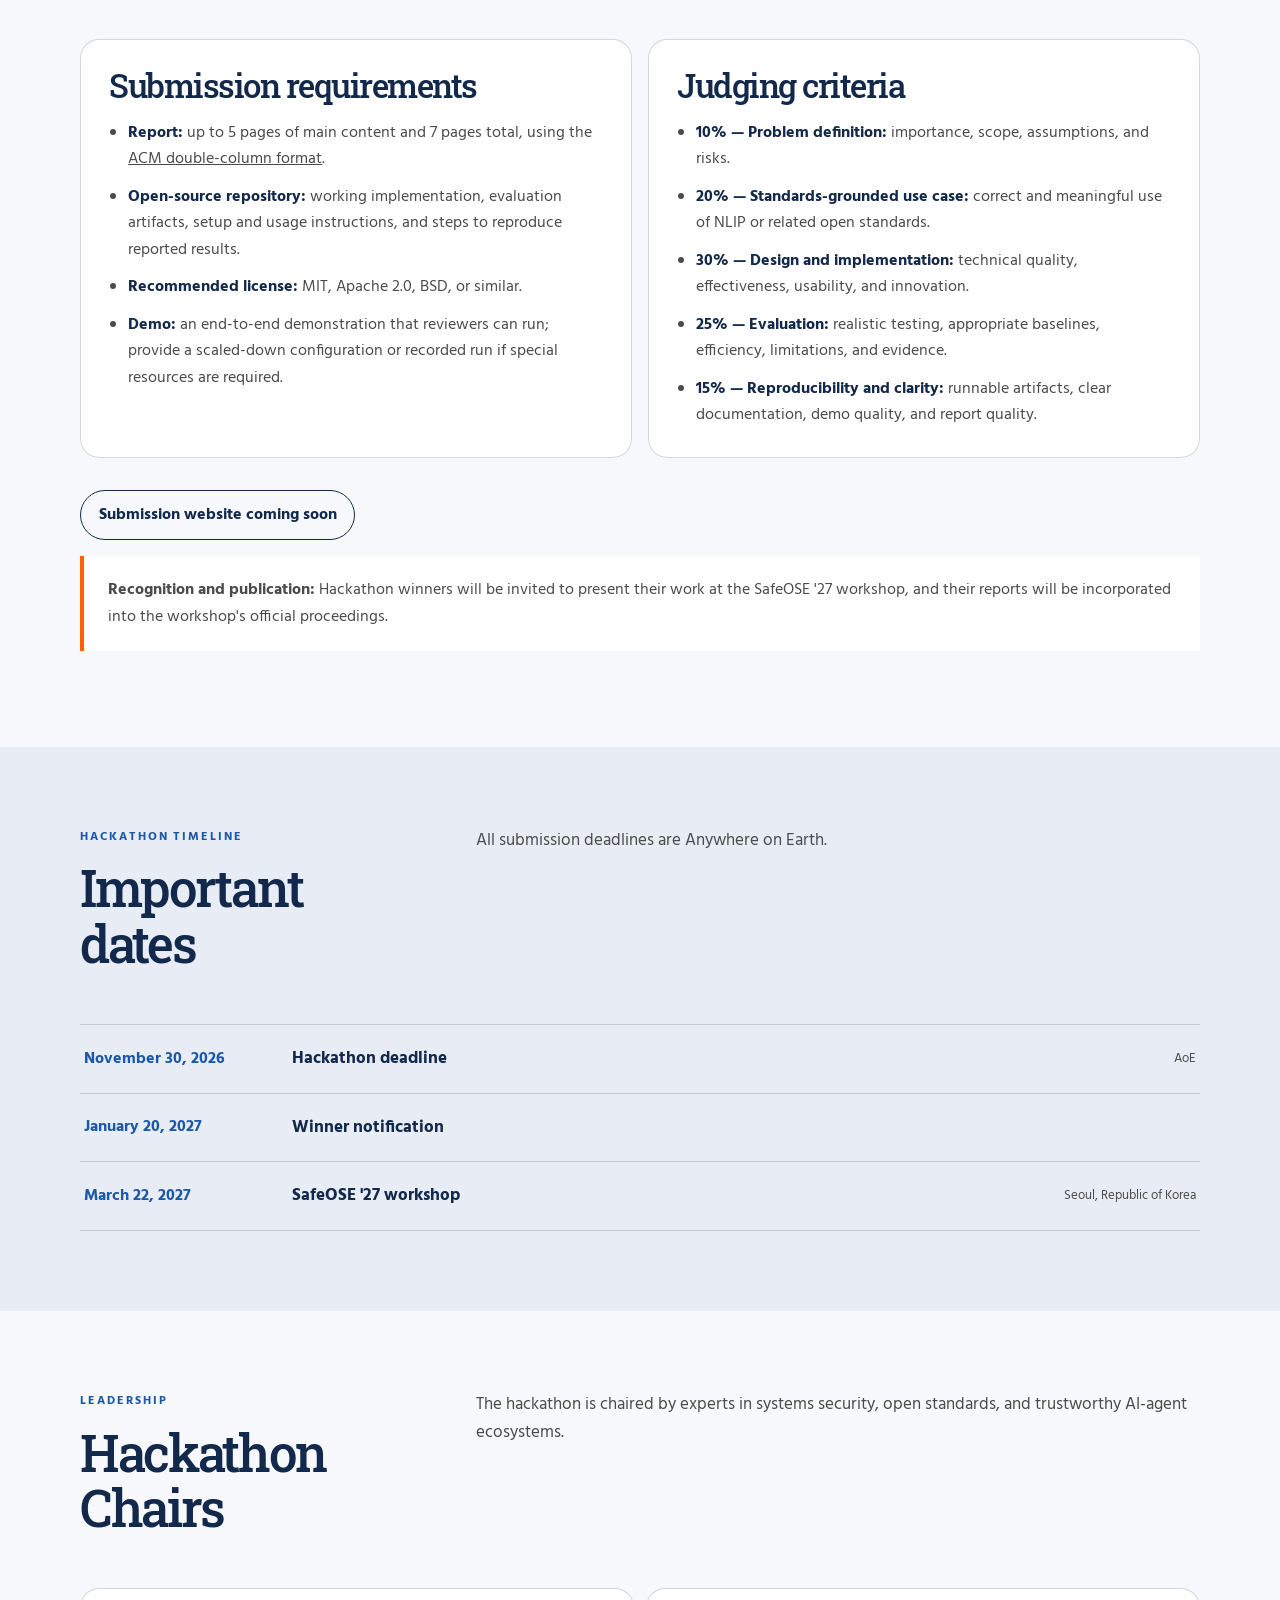
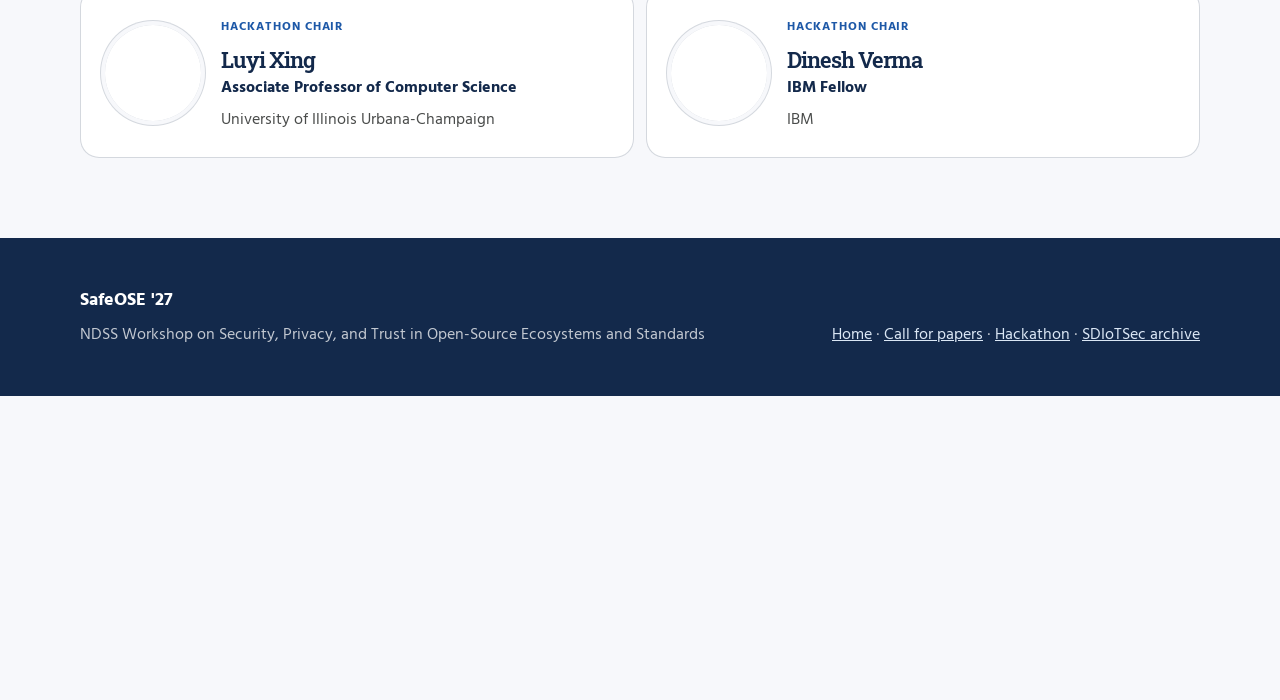
==== commit 5dc4ceb4: "Focus SafeOSE hackathon on agent security" ====
--- a/ai-agent-track.html
+++ b/ai-agent-track.html
@@ -3,291 +3,11 @@
 <head>
   <meta charset="utf-8">
   <meta name="viewport" content="width=device-width, initial-scale=1">
-  <meta name="description" content="The SafeOSE '27 AI Agent Track advances effective and trustworthy open-source AI agent ecosystems.">
-  <title>AI Agent Track | SafeOSE '27</title>
-  <link rel="preconnect" href="https://fonts.googleapis.com">
-  <link rel="preconnect" href="https://fonts.gstatic.com" crossorigin>
-  <link href="https://fonts.googleapis.com/css2?family=Hind:wght@400;500;600;700&family=Roboto+Slab:wght@400;500;600;700&display=swap" rel="stylesheet">
-  <link rel="stylesheet" href="pages.css">
+  <meta http-equiv="refresh" content="0; url=hackathons.html">
+  <link rel="canonical" href="hackathons.html">
+  <title>Open-Source Agent Security Hackathon | SafeOSE '27</title>
 </head>
 <body>
-  <header>
-    <nav class="wrap" aria-label="Primary navigation">
-      <a class="brand" href="index.html"><span>Safe</span>OSE '27</a>
-      <div class="nav-links">
-        <a href="index.html#about">About</a>
-        <a href="index.html#dates">Dates</a>
-        <a href="index.html#people">Organizers</a>
-        <a class="button" href="cfp.html">Call for papers</a>
-        <a class="button" href="hackathons.html" aria-current="page">SafeOSE Hackathon</a>
-      </div>
-    </nav>
-  </header>
-
-  <main>
-    <div class="page-hero compact">
-      <div class="wrap">
-        <p class="eyebrow">SafeOSE Hackathon · AI Agent Track</p>
-        <h1>Building Effective and Trustworthy Open-Source AI Agent Ecosystems</h1>
-        <div class="hero-intro">
-          <p>AI agents increasingly operate through shared protocols, tool interfaces, identity systems, and open-source frameworks. This track invites practical contributions that make those shared foundations more secure, private, interoperable, accountable, and resilient. Designs or implementations from excellent submissions will be incorporated into open standards and open-source repositories such as the <a href="https://nlip-project.org/#/" target="_blank" rel="noreferrer">Natural Language Interaction Protocol (NLIP)</a>, established as <a href="https://ecma-international.org/publications-and-standards/standards/ecma-430/" target="_blank" rel="noreferrer">ECMA-430</a> and <a href="https://www.iso.org/standard/94131.html" target="_blank" rel="noreferrer">soon to be an ISO standard</a>.</p>
-          <p>Projects may study, test, extend, or build on open AI-agent standards and ecosystems, including <a href="https://nlip-project.org/#/" target="_blank" rel="noreferrer">NLIP</a> and other open protocols. Contributions can address individual components or risks that emerge when independently developed agents, tools, services, and users interact.</p>
-        </div>
-        <div class="deadline-banner">
-          <div><span>Submission deadline</span><br><strong>November 30, 2026 (AoE)</strong></div>
-          <a class="button" href="#focus-areas">Explore focus areas ↓</a>
-        </div>
-      </div>
-    </div>
-
-    <section class="alt" id="focus-areas">
-      <div class="wrap">
-        <div class="section-head">
-          <div><p class="eyebrow">Hackathon focus areas</p><h2>Design and implementation</h2></div>
-          <p class="section-copy">Choose one of six focus areas. Every area follows the same submission requirements and judging criteria.</p>
-        </div>
-        <div class="focus-grid">
-          <a class="focus-card" href="#focus-detail-1" aria-controls="focus-detail-1">
-            <span class="focus-number">01</span>
-            <h3>Universal agent client</h3>
-            <p>Build one client that can communicate with any NLIP-compliant agent, much as a web browser communicates with any HTTP/HTTPS server. Provide an effective user interface and demonstrate realistic use cases or innovative interactions.</p>
-            <span class="detail-link">View detailed brief ↓</span>
-          </a>
-          <a class="focus-card" href="#focus-detail-2" aria-controls="focus-detail-2">
-            <span class="focus-number">02</span>
-            <h3>Agent identity and authentication</h3>
-            <p>Design interoperable mechanisms for establishing and verifying agent or user identity, credentials, and trust across technical and organizational boundaries.</p>
-            <span class="detail-link">View detailed brief ↓</span>
-          </a>
-          <a class="focus-card" href="#focus-detail-3" aria-controls="focus-detail-3">
-            <span class="focus-number">03</span>
-            <h3>Security functions at unified control points</h3>
-            <p>Build a pluggable, framework-agnostic security function at an NLIP ingress, egress, or tool/model boundary. Demonstrate prevention, detection, or recovery against realistic attacks using data visible at the standardized communication layer.</p>
-            <span class="detail-link">View architecture and brief ↓</span>
-          </a>
-          <a class="focus-card" href="#focus-detail-4" aria-controls="focus-detail-4">
-            <span class="focus-number">04</span>
-            <h3>Schemas and structured NLIP messages</h3>
-            <p>Design schemas for structured content carried by NLIP messages, conceptually like XML or HTML documents carried over HTTP/HTTPS, with an emphasis on validation and interoperability.</p>
-            <div class="focus-subareas"><span>4.1 Generic schemas</span><span>4.2 Domain-specific schemas</span></div>
-            <span class="detail-link">View detailed brief ↓</span>
-          </a>
-          <a class="focus-card" href="#focus-detail-5" aria-controls="focus-detail-5">
-            <span class="focus-number">05</span>
-            <h3>Representative multi-agent use cases</h3>
-            <p>Build realistic multi-agent systems on the NLIP communication standard and show how independently developed agents cooperate across models, frameworks, and organizational boundaries.</p>
-            <span class="detail-link">View detailed brief ↓</span>
-          </a>
-          <a class="focus-card" href="#focus-detail-6" aria-controls="focus-detail-6">
-            <span class="focus-number">06</span>
-            <h3>Cross-agent privilege delegation</h3>
-            <p>Design secure, auditable delegation of privileges between agents, including scope, least privilege, accountability, and realistic end-to-end use cases.</p>
-            <span class="detail-link">View detailed brief ↓</span>
-          </a>
-        </div>
-        <div class="focus-details" aria-label="Detailed focus area briefs">
-          <details class="focus-detail" id="focus-detail-1" name="focus-area">
-            <summary><span class="detail-number">AREA 01</span>Universal agent client</summary>
-            <div class="detail-body">
-              <p>Create a universal client for AI agents using the NLIP protocol and standard. The goal is one client that can communicate with any NLIP-compatible agent, analogous to a web browser communicating with any server that supports HTTP/HTTPS.</p>
-              <ul>
-                <li>Discover, connect to, and exchange multimodal or structured messages with different NLIP agents.</li>
-                <li>Provide effective user interfaces for sessions, agent capabilities, identity, consent, and results.</li>
-                <li>Demonstrate realistic end-to-end use cases across different AI models, frameworks, or agent harnesses.</li>
-                <li>Explore innovative interaction designs beyond today's single-agent chat interface.</li>
-              </ul>
-            </div>
-          </details>
-          <details class="focus-detail" id="focus-detail-2" name="focus-area">
-            <summary><span class="detail-number">AREA 02</span>Agent identity and authentication</summary>
-            <div class="detail-body">
-              <p>Develop interoperable identity and authentication mechanisms for users, agents, and services that communicate through open agent protocols.</p>
-              <ul>
-                <li>Address identity establishment, discovery, credentials, authentication, and trust across domains.</li>
-                <li>Consider the lifecycle of credentials, including issuance, rotation, expiration, revocation, and recovery.</li>
-                <li>Demonstrate user-to-agent and agent-to-agent authentication in realistic multi-party scenarios.</li>
-                <li>Explain privacy, usability, deployment, and accountability tradeoffs.</li>
-              </ul>
-            </div>
-          </details>
-          <details class="focus-detail" id="focus-detail-3" name="focus-area" open>
-            <summary><span class="detail-number">AREA 03</span>Security functions at unified control points</summary>
-            <div class="detail-body detail-layout">
-              <div>
-                <p>Figure 1 anchors the approach in a communication-layer control-point architecture. Structured NLIP messages connect agents with user clients—including people and mobile or web applications—and with other agents. Every incoming or outgoing NLIP message crosses a standardized boundary, making ingress and egress natural enforcement points for input- and output-driven attacks.</p>
-                <p>Like reference monitors in classical access-control systems, these control points support consistent validation, policy enforcement, and monitoring across heterogeneous agent implementations.</p>
-                <h4>Task goal</h4>
-                <p>Build one pluggable security function in the agent security architecture shown in Figure 1. Thoroughly evaluate it against relevant state-of-the-art attacks to demonstrate that the defense works effectively and efficiently.</p>
-                <h4>Choose one enforcement location</h4>
-                <ul>
-                  <li><strong>Ingress:</strong> inspect an incoming message before the agent processes it; block or clean up malicious or unsafe input.</li>
-                  <li><strong>Egress:</strong> inspect an outgoing message before it leaves the agent; block or clean up malicious or unsafe output.</li>
-                  <li><strong>Tool/model boundary:</strong> the agent invokes a Type-3 Security Extension (SE) immediately before or after an LLM or tool call.</li>
-                </ul>
-                <p>Type-1 SEs secure user-client-to-agent interactions, Type-2 SEs secure agent-to-agent interactions, and Type-3 SEs secure an agent's interactions with external tools and AI-model APIs. Together they support prevention, detection, and recovery for system-level and AI-driven vulnerabilities.</p>
-                <h4>Framework-agnostic by design</h4>
-                <p><a href="https://github.com/nlip-project/nlip_server">NLIP's open-source libraries</a>—<strong>nlip_sdk</strong>, <strong>nlip_client</strong>, and <strong>nlip_server</strong>—abstract message structure, transport, and endpoint communication. NLIP governs external communication while an agent may internally use LangChain, AG2, LlamaIndex, CrewAI, or another framework, so the same security function can protect different implementations without modifying their internal logic.</p>
-                <h4>How Type-3 extends protection</h4>
-                <ul>
-                  <li><strong>At NLIP control points:</strong> inspect inputs that may trigger tool or model interactions and filter outputs derived from them before propagation.</li>
-                  <li><strong>Around a call:</strong> invoke a Type-3 SE immediately before or after a tool or model interaction for deeper inspection and enforcement.</li>
-                </ul>
-                <p>A Type-3 SE might validate tool arguments, enforce authorization or usage limits, block unsafe calls, mask sensitive results, or record an auditable decision. This extends reusable controls beyond NLIP message boundaries while retaining NLIP as the common communication-layer enforcement point.</p>
-                <h4>Use only information visible at the boundary</h4>
-                <p>The function cannot see the agent's hidden reasoning. It must make its decision using only:</p>
-                <ul>
-                  <li>the relevant NLIP message or structured tool/model call data;</li>
-                  <li>local state recorded from earlier interactions; and</li>
-                  <li>the policy implemented by the team.</li>
-                </ul>
-                <p class="fit-test"><strong>Fit test:</strong> Can the security decision be made using data visible at one of these enforcement locations, without depending on hidden reasoning or framework-specific internals?</p>
-                <p>An SE may allow, reject, redact, tag, throttle, log, or rewrite a message or call according to explicit policy. Identify the relevant ECMA-434 security objectives, and evaluate effectiveness, false alarms, runtime cost, and limitations against realistic attacks.</p>
-              </div>
-              <figure class="detail-figure">
-                <div class="detail-figure-viewport">
-                  <img src="assets/agent-control-point-architecture.png" alt="NLIP framework architecture with unified control points hosting Type-1, Type-2, and Type-3 pluggable Security Extensions between user clients, agents, external agents, tools, and language models.">
-                </div>
-                <figcaption><strong>Figure 1.</strong> NLIP communication-layer control points host pluggable Security Extensions (SEs): Type 1 for user-client interactions, Type 2 for agent-to-agent interactions, and Type 3 for external tool and model-API interactions.</figcaption>
-              </figure>
-            </div>
-          </details>
-          <details class="focus-detail" id="focus-detail-4" name="focus-area">
-            <summary><span class="detail-number">AREA 04</span>Schemas and structured NLIP messages</summary>
-            <div class="detail-body">
-              <p>Design schemas for structured documents carried inside NLIP messages, conceptually like XML or HTML documents transported by HTTP/HTTPS. Contributions should improve machine-readable interoperability without coupling agents to a single model or framework.</p>
-              <ul>
-                <li><strong>Generic schemas:</strong> reusable structures for common agent capabilities, tasks, results, errors, provenance, or policy metadata.</li>
-                <li><strong>Domain-specific schemas:</strong> structures tailored to areas such as commerce, healthcare, education, transportation, government, or scientific workflows.</li>
-                <li>Consider validation, extensibility, versioning, compatibility, and/or developer usability.</li>
-                <li>Demonstrate messages exchanged and correctly interpreted by independently implemented agents.</li>
-              </ul>
-            </div>
-          </details>
-          <details class="focus-detail" id="focus-detail-5" name="focus-area">
-            <summary><span class="detail-number">AREA 05</span>Representative multi-agent use cases</summary>
-            <div class="detail-body">
-              <p>Build representative multi-agent applications that use NLIP as their communication standard. The project should show why standardized communication improves interoperability, composition, security, or usability.</p>
-              <ul>
-                <li>Choose a realistic scenario with a clear user or organizational need.</li>
-                <li>Connect independently developed agents, ideally using different models, frameworks, or harnesses.</li>
-                <li>Show task coordination, delegation, structured information exchange, failures, and recovery.</li>
-                <li>Evaluate the system end to end and identify what remains difficult to standardize.</li>
-              </ul>
-            </div>
-          </details>
-          <details class="focus-detail" id="focus-detail-6" name="focus-area">
-            <summary><span class="detail-number">AREA 06</span>Cross-agent privilege delegation</summary>
-            <div class="detail-body">
-              <p>Design and implement secure privilege delegation when one agent authorizes another agent to act for a user, organization, or upstream agent.</p>
-              <ul>
-                <li>Represent delegated authority, scope, purpose, duration, constraints, and chains of delegation.</li>
-                <li>Enforce least privilege and support attenuation, expiration, revocation, and policy conflicts.</li>
-                <li>Provide tamper-evident accountability and auditability across agent boundaries.</li>
-                <li>Demonstrate the design through realistic end-to-end use cases and misuse scenarios.</li>
-              </ul>
-            </div>
-          </details>
-        </div>
-      </div>
-    </section>
-
-    <section id="participation">
-      <div class="wrap">
-        <div class="section-head">
-          <div><p class="eyebrow">For every focus area</p><h2>Shared expectations</h2></div>
-          <p class="section-copy">All six focus areas use one submission format and one judging framework. Teams should deliver a working, standards-grounded contribution with a reproducible evaluation.</p>
-        </div>
-        <div class="expectations-grid">
-          <article class="expectation-card">
-            <h3>Submission requirements</h3>
-            <ul>
-              <li><strong>Report:</strong> up to 5 pages of main content and 7 pages total, using the <a href="https://www.acm.org/publications/proceedings-template" target="_blank" rel="noreferrer">ACM double-column format</a>.</li>
-              <li><strong>Open-source repository:</strong> working implementation, evaluation artifacts, setup and usage instructions, and steps to reproduce reported results.</li>
-              <li><strong>Recommended license:</strong> MIT, Apache 2.0, BSD, or similar.</li>
-              <li><strong>Demo:</strong> an end-to-end demonstration that reviewers can run; provide a scaled-down configuration or recorded run if special resources are required.</li>
-            </ul>
-          </article>
-          <article class="expectation-card">
-            <h3>Judging criteria</h3>
-            <ul>
-              <li><strong>10% — Problem definition:</strong> importance, scope, assumptions, and risks.</li>
-              <li><strong>20% — Standards-grounded use case:</strong> correct and meaningful use of NLIP or related open standards.</li>
-              <li><strong>30% — Design and implementation:</strong> technical quality, effectiveness, usability, and innovation.</li>
-              <li><strong>25% — Evaluation:</strong> realistic testing, appropriate baselines, efficiency, limitations, and evidence.</li>
-              <li><strong>15% — Reproducibility and clarity:</strong> runnable artifacts, clear documentation, demo quality, and report quality.</li>
-            </ul>
-          </article>
-        </div>
-        <div class="actions">
-          <a class="button" href="hackathons.html">← Back to hackathon overview</a>
-          <!-- Replace this placeholder with the AI Agent Track submission portal when available. -->
-          <span class="button" aria-disabled="true">Submission website coming soon</span>
-        </div>
-        <p class="note"><strong>Recognition and publication:</strong> Hackathon winners will be invited to present their work at the SafeOSE '27 workshop, and their reports will be incorporated into the workshop's official proceedings.</p>
-      </div>
-    </section>
-
-    <section class="alt" id="track-dates">
-      <div class="wrap">
-        <div class="section-head">
-          <div><p class="eyebrow">Track timeline</p><h2>Important dates</h2></div>
-          <p class="section-copy">The AI Agent Track follows the shared SafeOSE Hackathon timeline.</p>
-        </div>
-        <div class="dates">
-          <div class="date-row"><time datetime="2026-11-30">November 30, 2026</time><strong>Hackathon deadline</strong><span>AoE</span></div>
-          <div class="date-row"><time datetime="2027-01-20">January 20, 2027</time><strong>Winner notification</strong><span></span></div>
-          <div class="date-row"><time datetime="2027-03-22">March 22, 2027</time><strong>SafeOSE '27 workshop</strong><span>Seoul, Republic of Korea</span></div>
-        </div>
-      </div>
-    </section>
-
-    <section id="hackathon-chairs">
-      <div class="wrap">
-        <div class="section-head">
-          <div><p class="eyebrow">Track leadership</p><h2>Hackathon Chairs</h2></div>
-          <p class="section-copy">The AI Agent Track is chaired by experts in systems security, open standards, and trustworthy AI-agent ecosystems.</p>
-        </div>
-        <div class="pc-grid">
-          <article class="pc-chair portrait-card">
-            <a class="portrait-link" href="https://www.xing-luyi.com/" target="_blank" rel="noreferrer" aria-label="Luyi Xing's website">
-              <img class="portrait portrait-luyi" src="assets/luyi-xing.jpg" alt="Headshot of Luyi Xing" width="96" height="96" loading="lazy">
-            </a>
-            <div>
-              <span>Hackathon Chair</span>
-              <h3><a href="https://www.xing-luyi.com/" target="_blank" rel="noreferrer">Luyi Xing</a></h3>
-              <p class="title">Associate Professor of Computer Science</p>
-              <p class="affiliation">University of Illinois Urbana-Champaign</p>
-            </div>
-          </article>
-          <article class="pc-chair portrait-card">
-            <a class="portrait-link" href="https://research.ibm.com/people/dinesh-verma" target="_blank" rel="noreferrer" aria-label="Dinesh Verma's IBM Research profile">
-              <img class="portrait" src="assets/dinesh-verma.webp" alt="Headshot of Dinesh Verma" width="96" height="96" loading="lazy">
-            </a>
-            <div>
-              <span>Hackathon Chair</span>
-              <h3><a href="https://research.ibm.com/people/dinesh-verma" target="_blank" rel="noreferrer">Dinesh Verma</a></h3>
-              <p class="title"><a href="https://www.linkedin.com/in/dcverma" target="_blank" rel="noreferrer">IBM Fellow</a></p>
-              <p class="affiliation">IBM</p>
-            </div>
-          </article>
-        </div>
-      </div>
-    </section>
-  </main>
-
-  <footer>
-    <div class="wrap footer-row">
-      <div><strong>SafeOSE '27</strong><p>NDSS Workshop on Security, Privacy, and Trust in Open-Source Ecosystems and Standards</p></div>
-      <p><a href="index.html">Home</a> · <a href="cfp.html">Call for papers</a> · <a href="hackathons.html">Hackathon</a> · <a href="https://sdiotsec.github.io/">SDIoTSec archive</a></p>
-    </div>
-  </footer>
-  <script>
-    document.querySelectorAll('.focus-card').forEach((card) => {
-      card.addEventListener('click', () => {
-        const detail = document.querySelector(card.hash);
-        if (detail) detail.open = true;
-      });
-    });
-  </script>
+  <p>The AI Agent Track is now the <a href="hackathons.html">Open-Source Agent Security Hackathon</a>.</p>
 </body>
 </html>
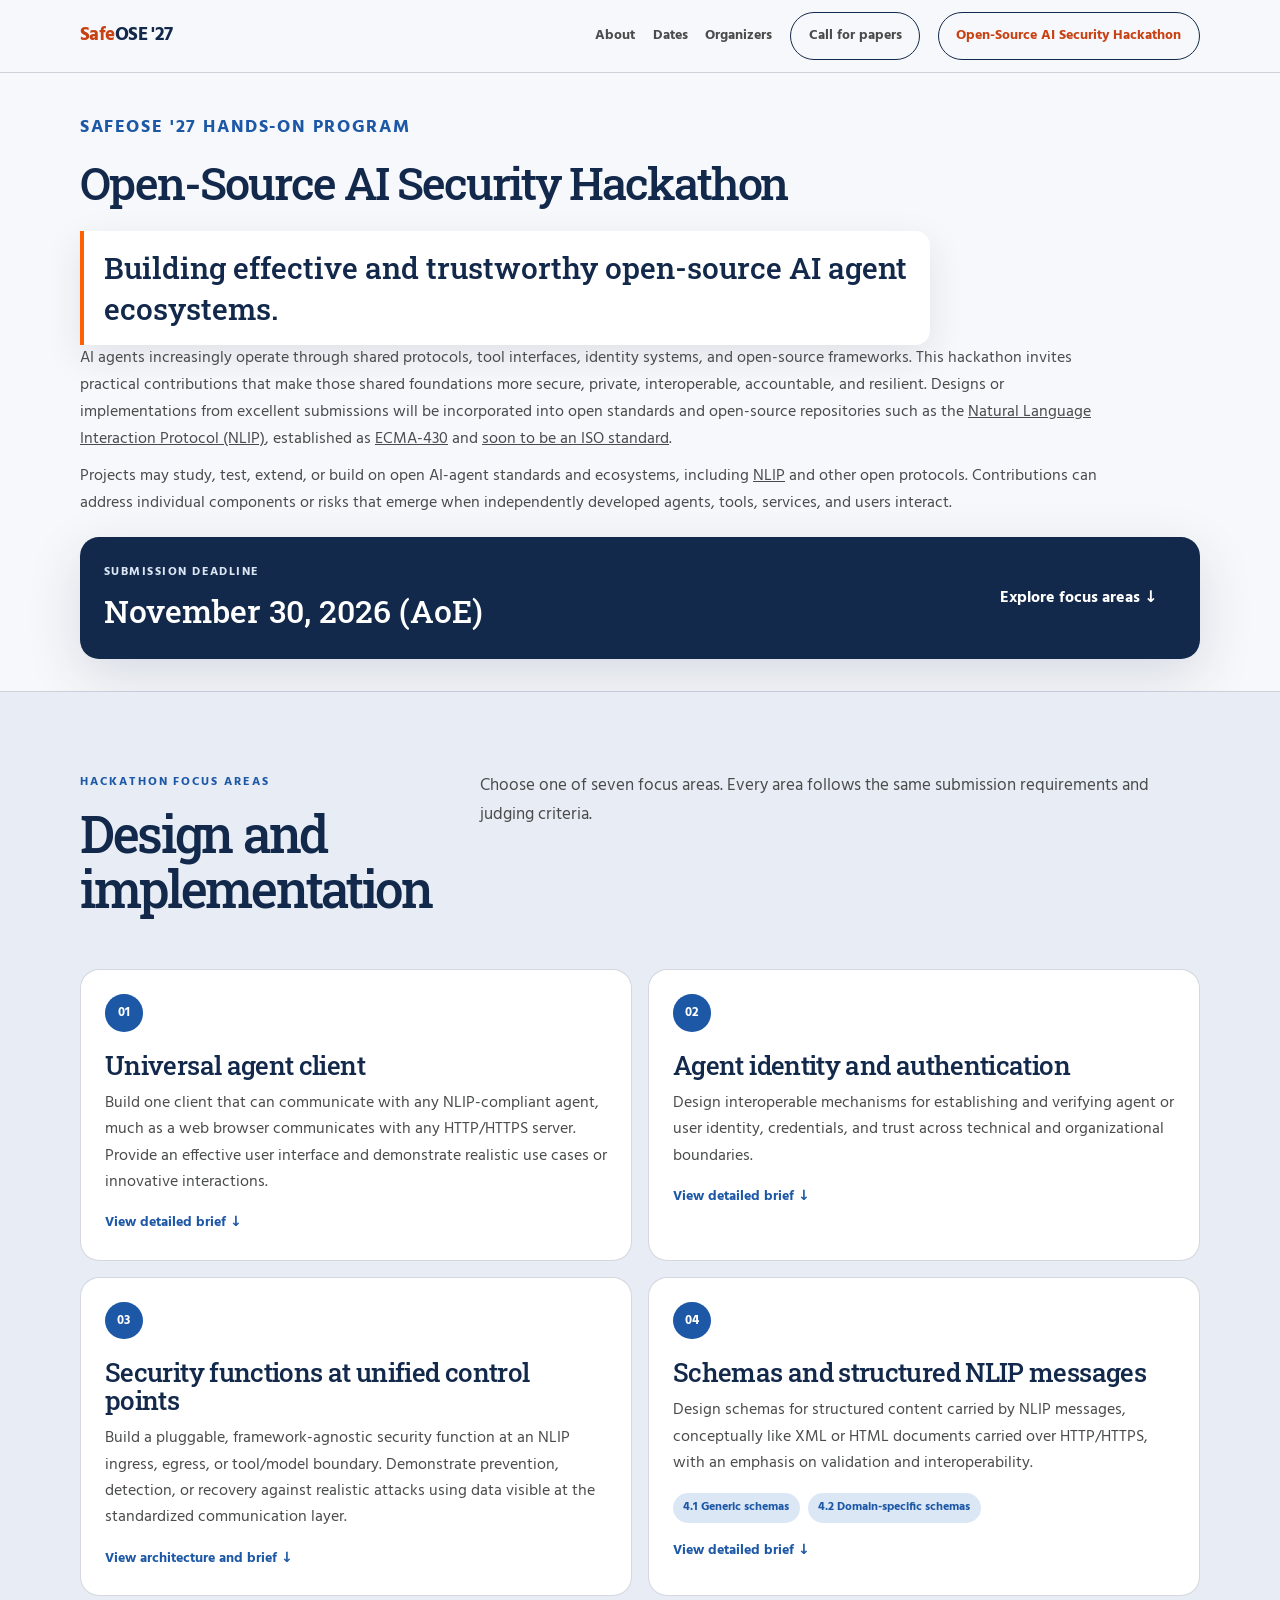
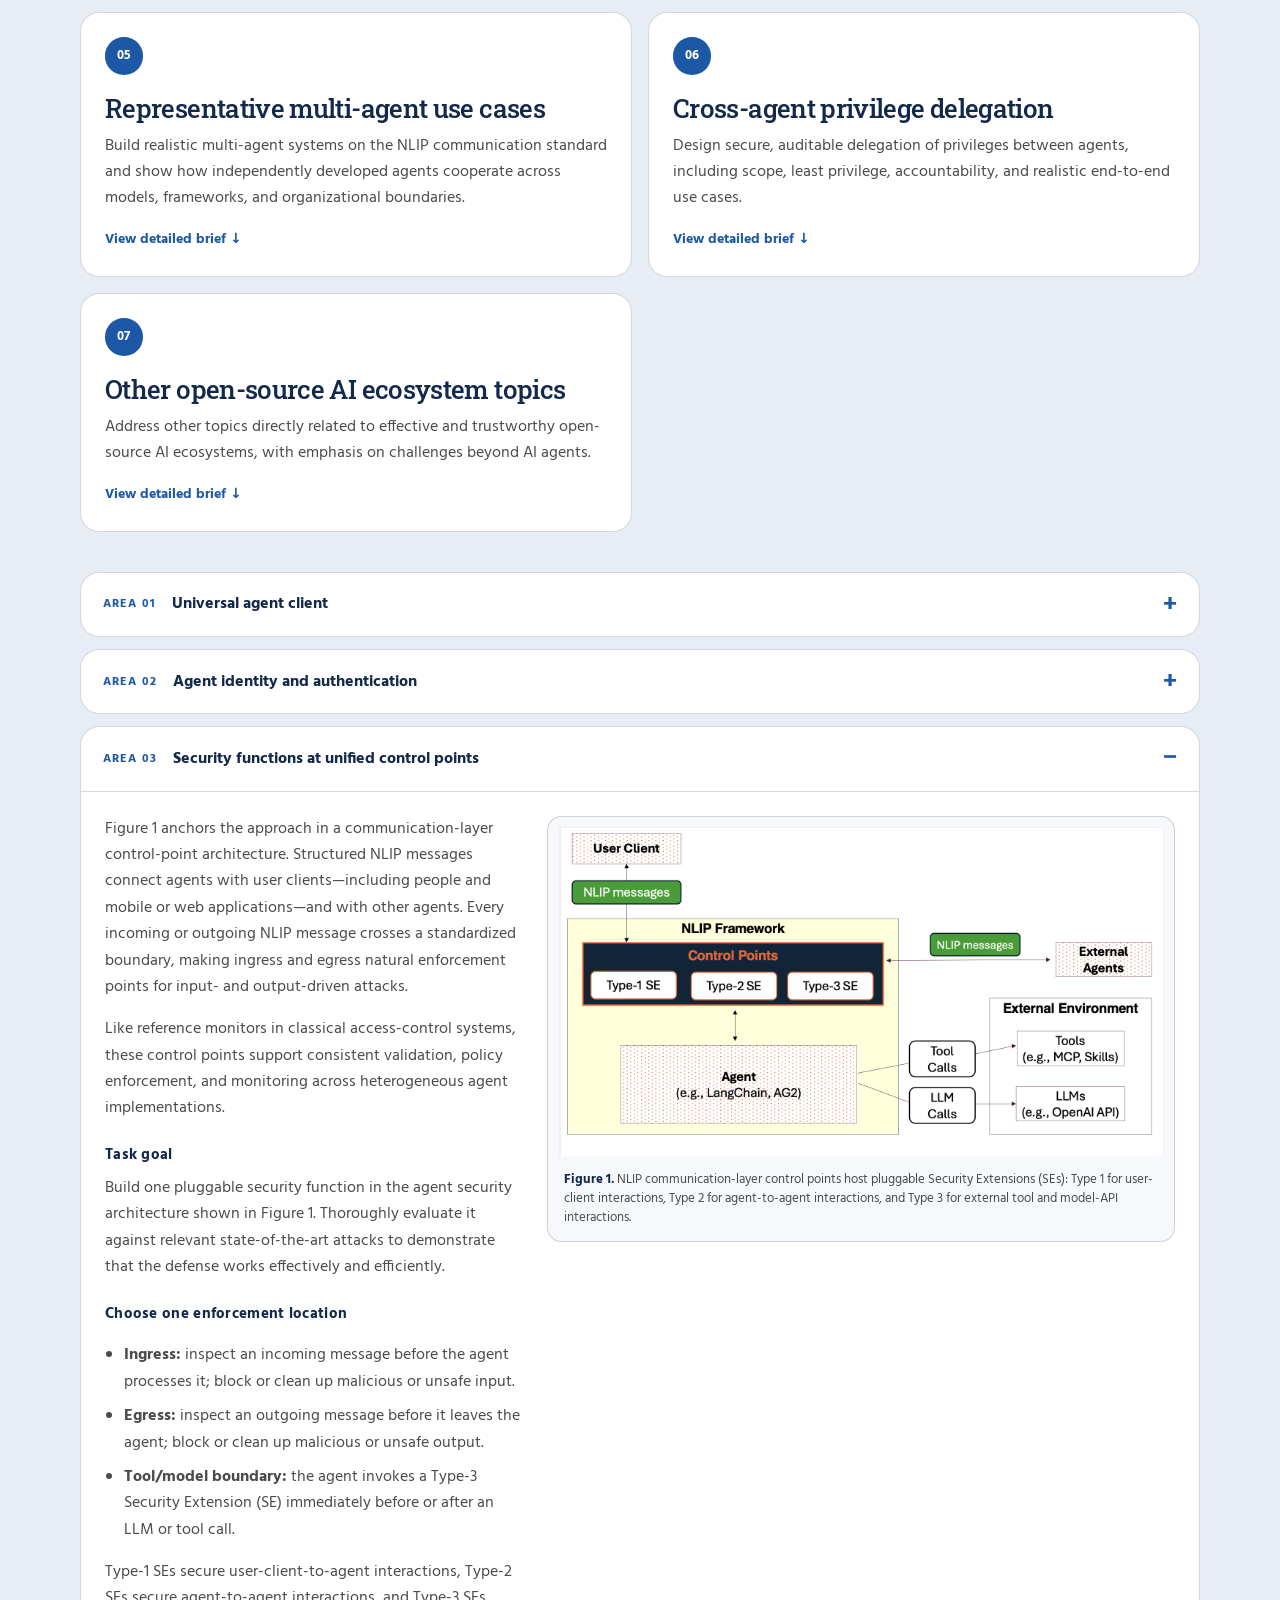
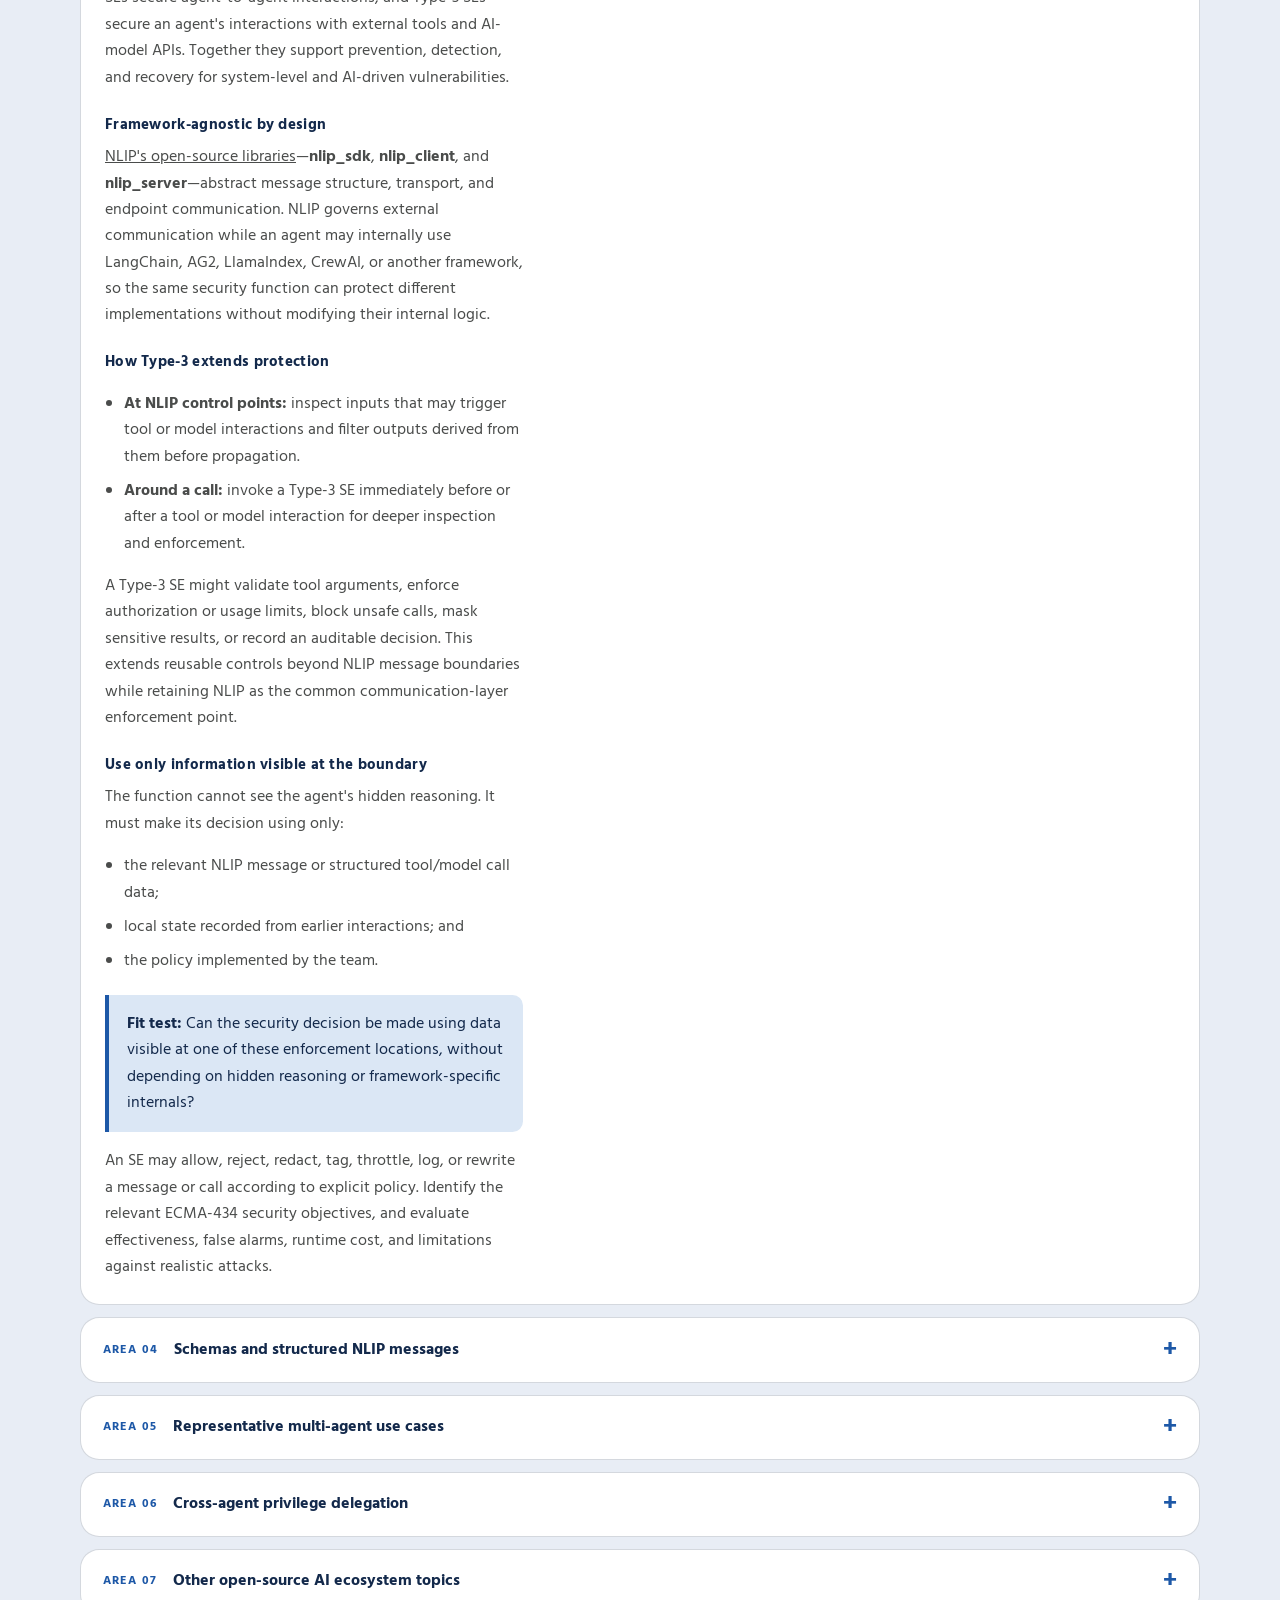
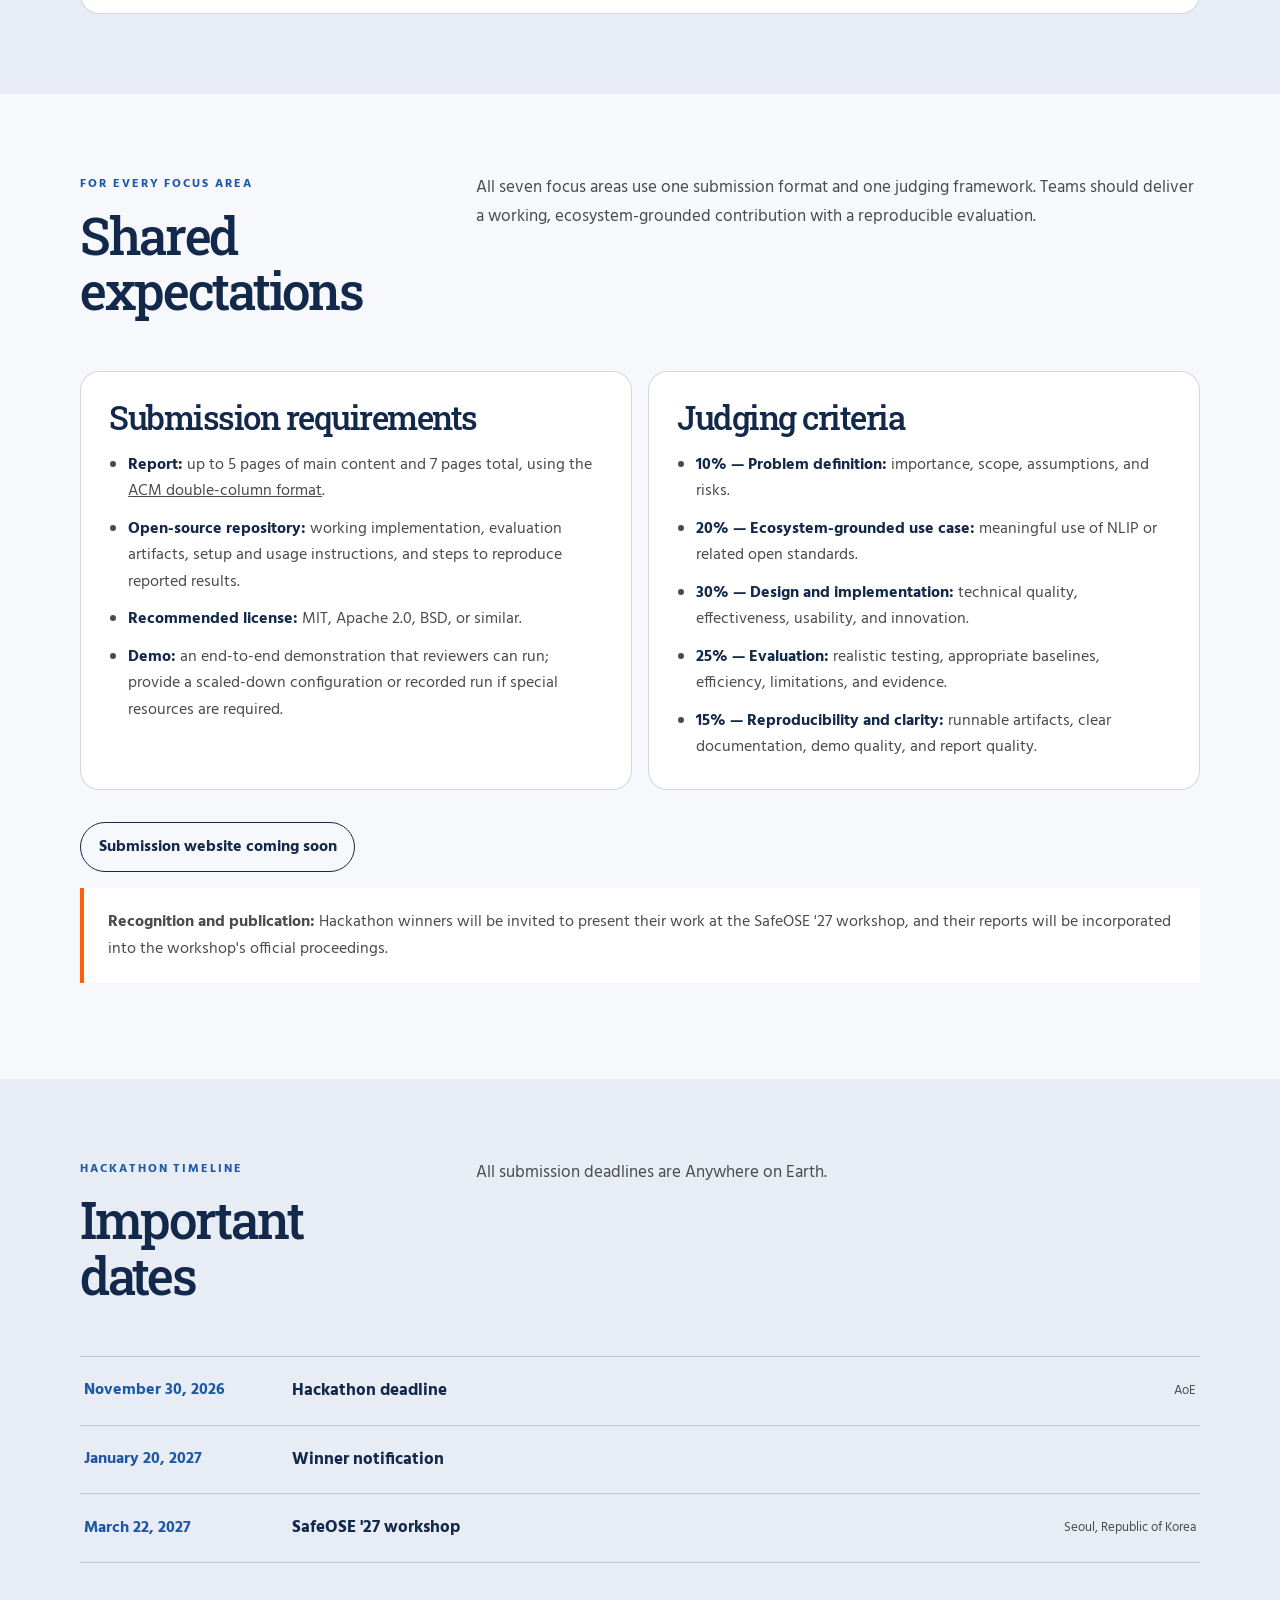
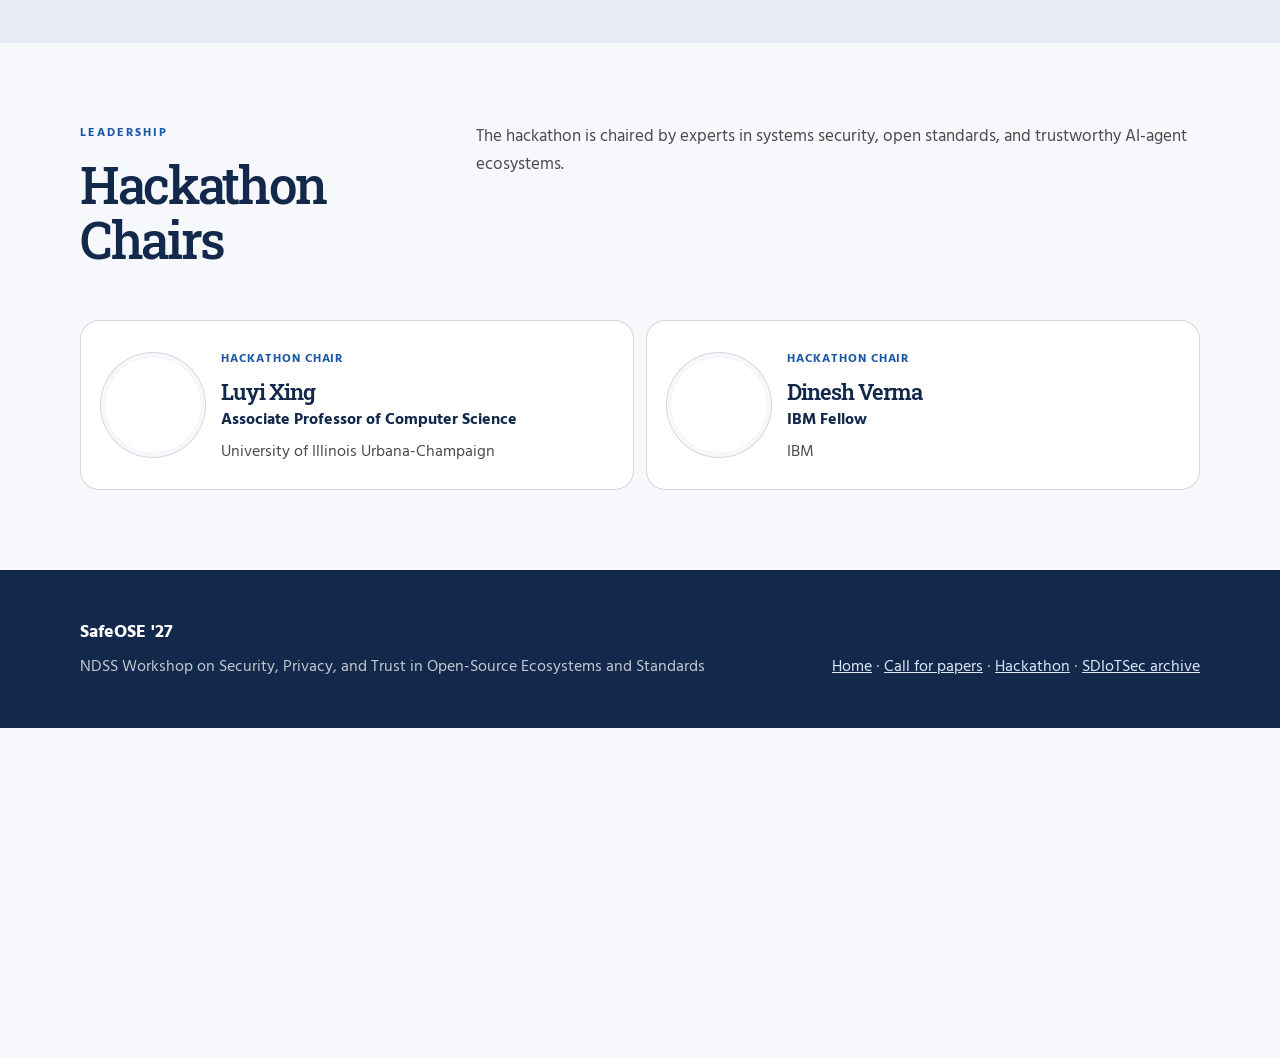
==== commit a1833da5: "Broaden hackathon to open-source AI security" ====
--- a/ai-agent-track.html
+++ b/ai-agent-track.html
@@ -5,9 +5,9 @@
   <meta name="viewport" content="width=device-width, initial-scale=1">
   <meta http-equiv="refresh" content="0; url=hackathons.html">
   <link rel="canonical" href="hackathons.html">
-  <title>Open-Source Agent Security Hackathon | SafeOSE '27</title>
+  <title>Open-Source AI Security Hackathon | SafeOSE '27</title>
 </head>
 <body>
-  <p>The AI Agent Track is now the <a href="hackathons.html">Open-Source Agent Security Hackathon</a>.</p>
+  <p>The AI Agent Track is now part of the <a href="hackathons.html">Open-Source AI Security Hackathon</a>.</p>
 </body>
 </html>
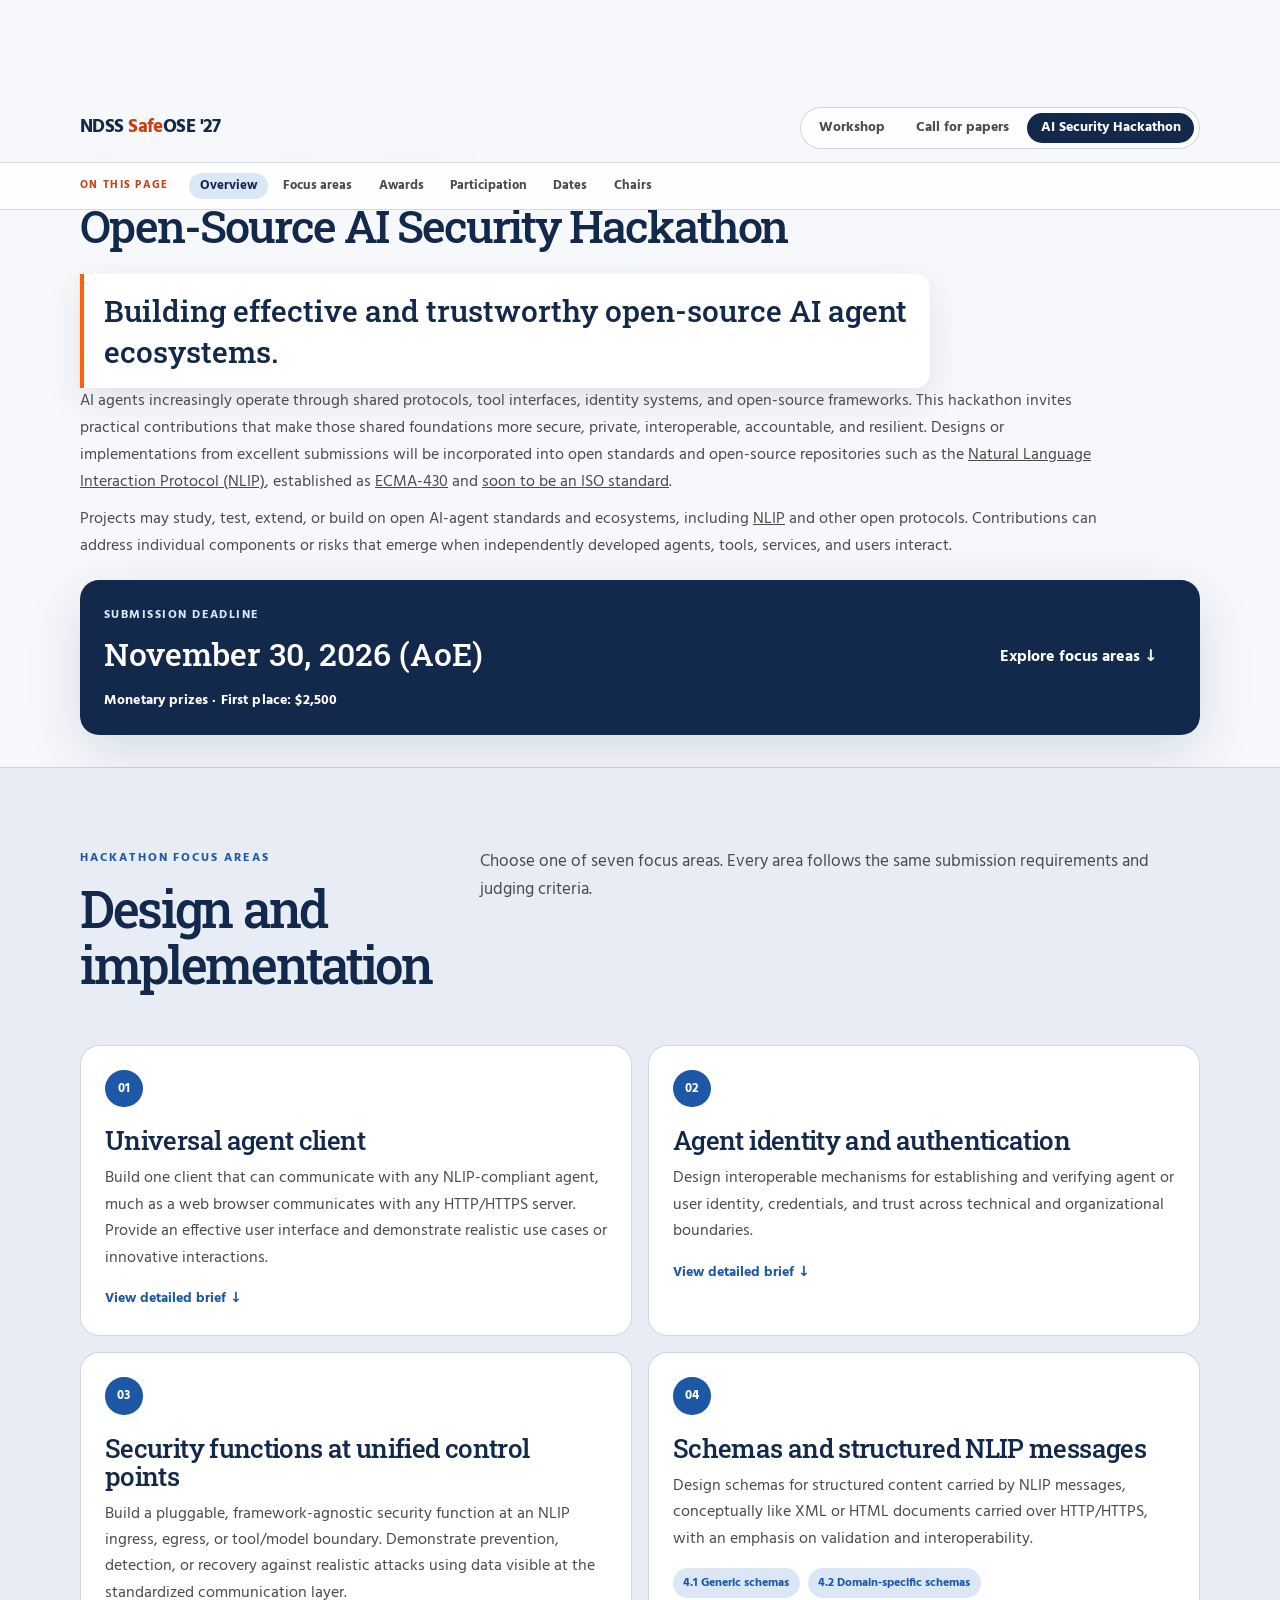
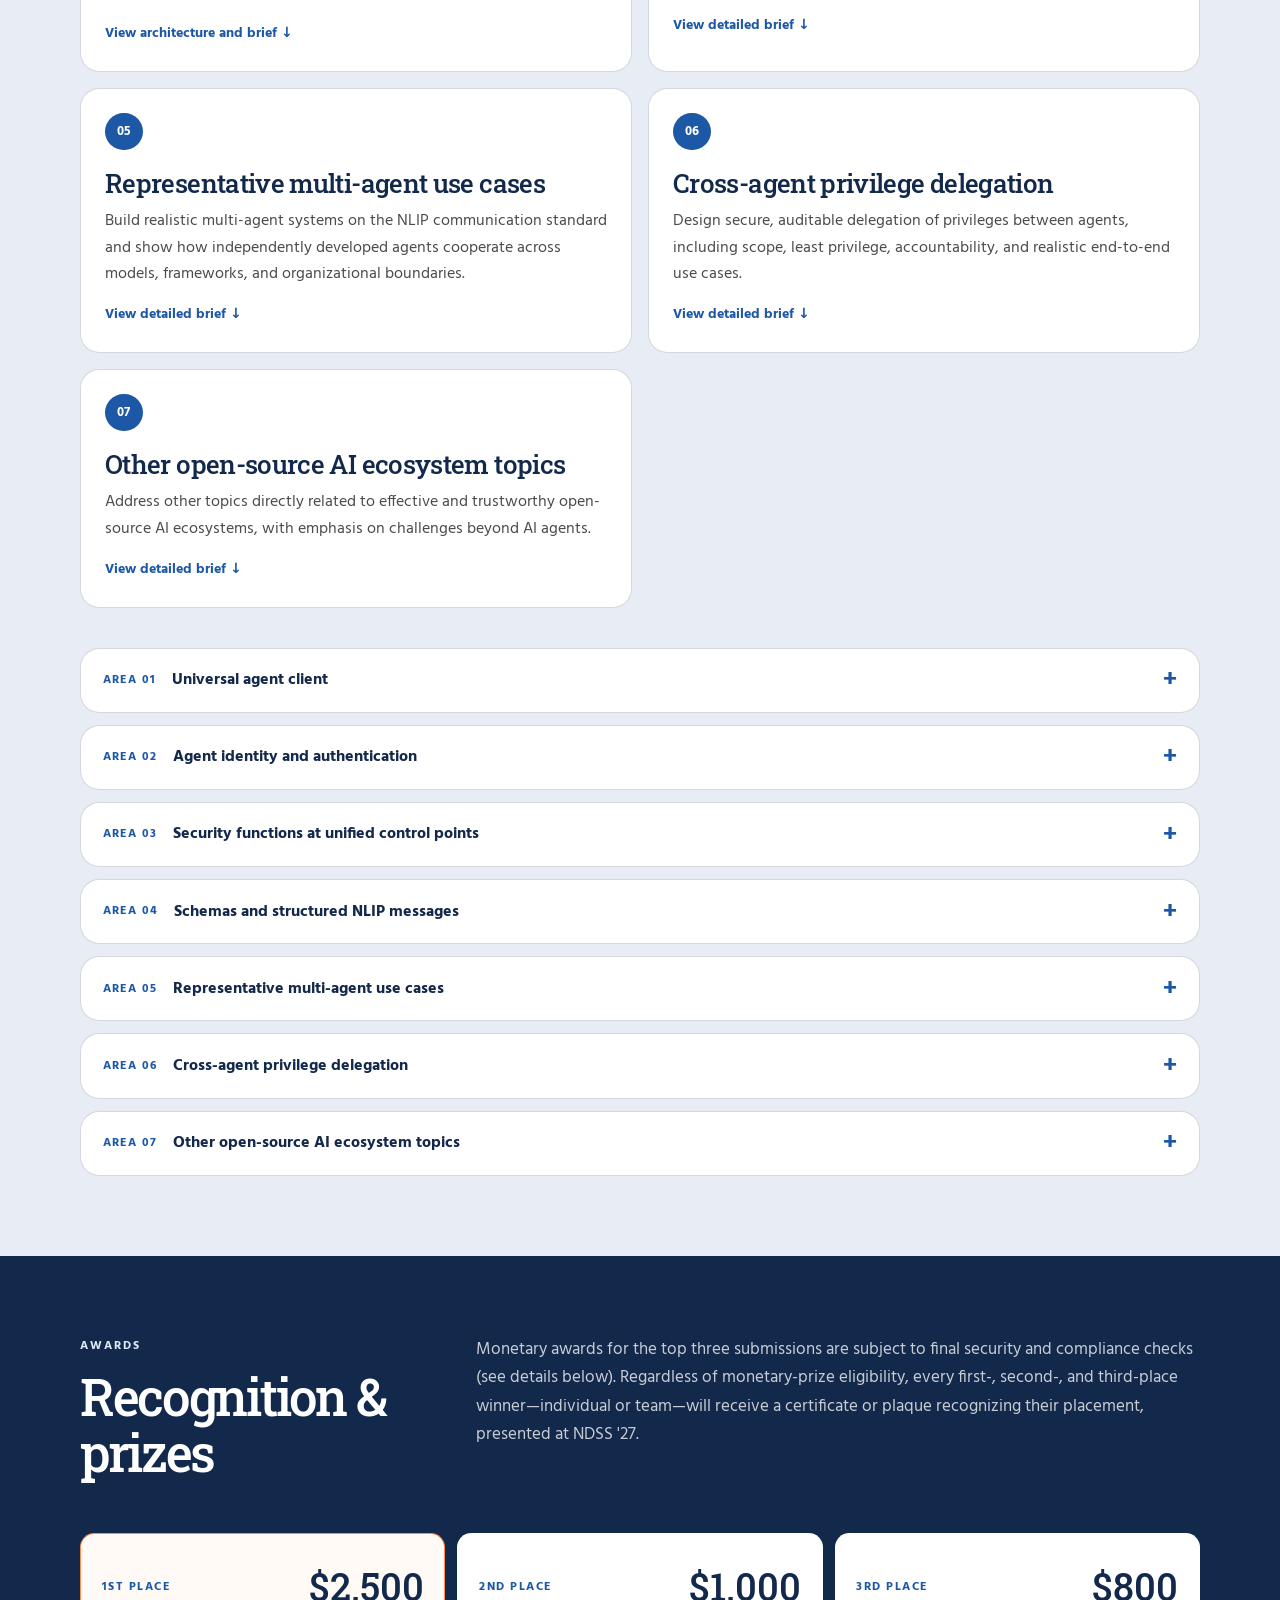
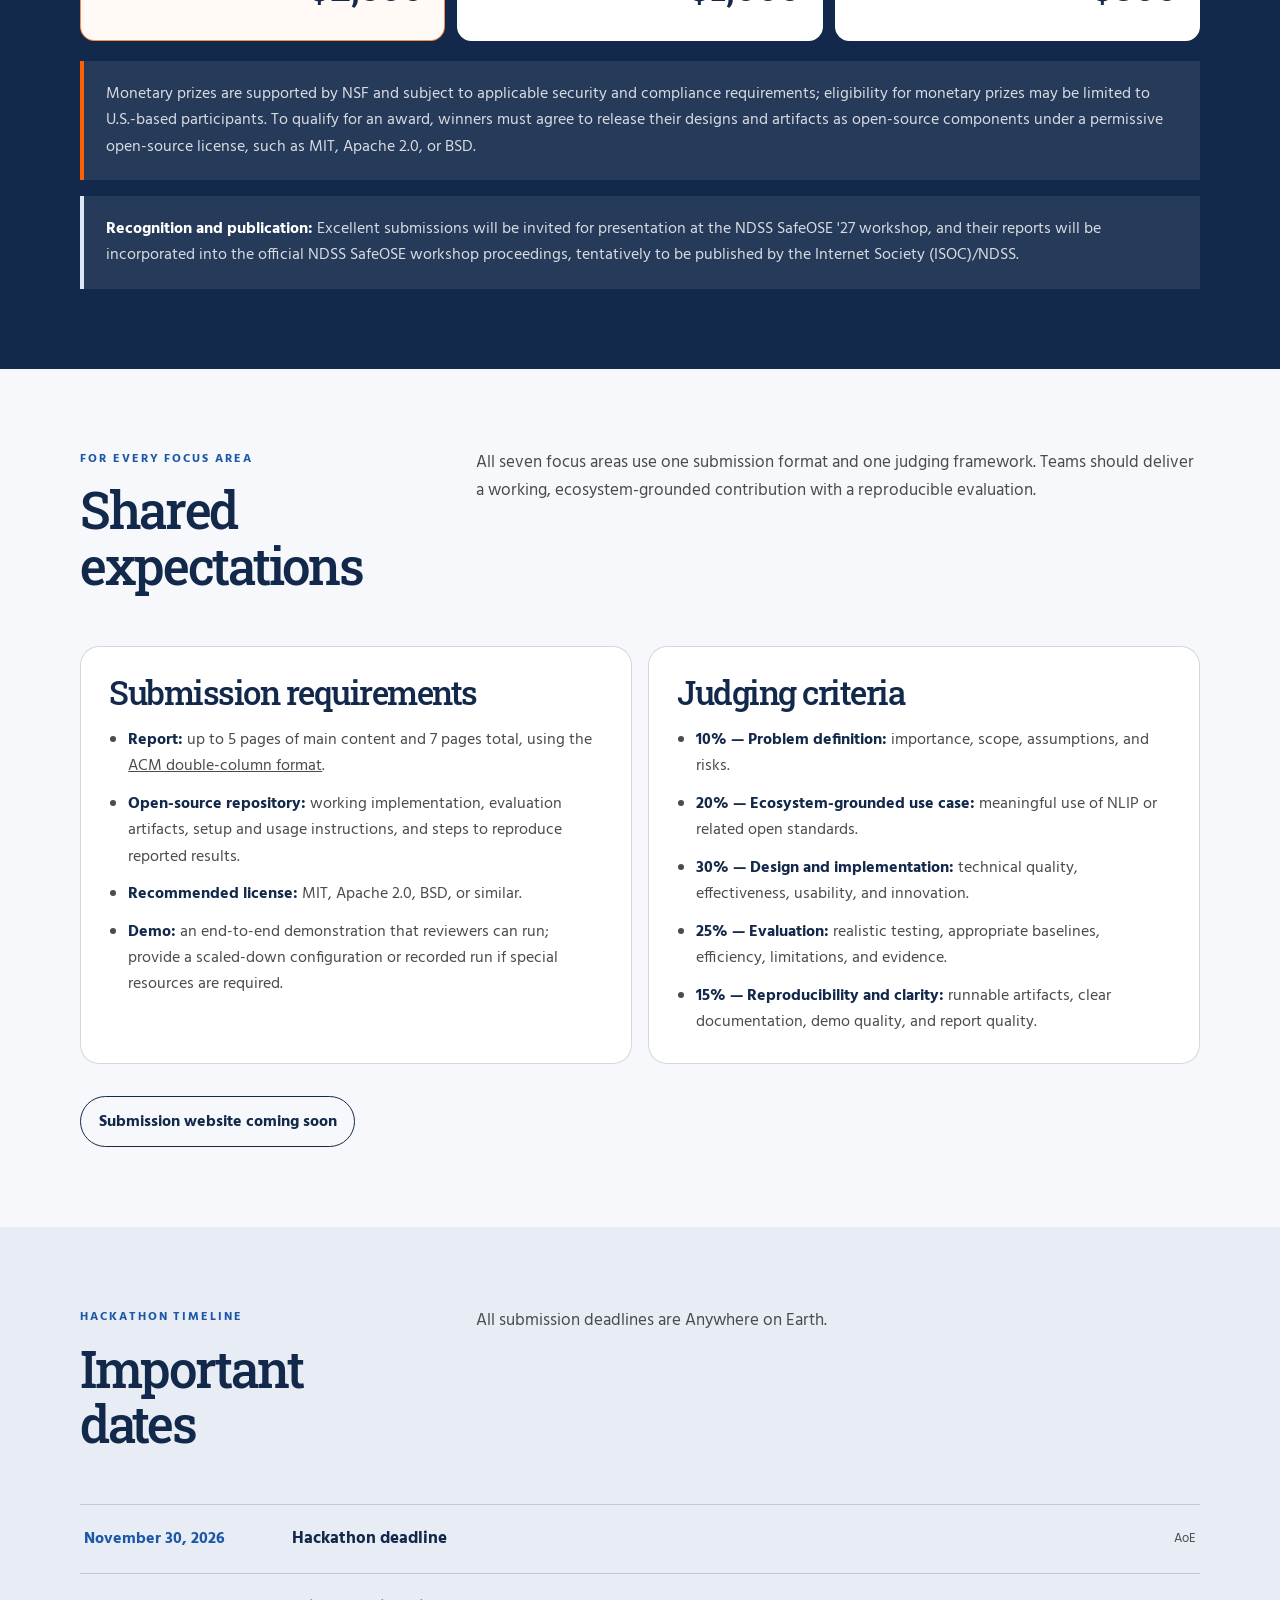
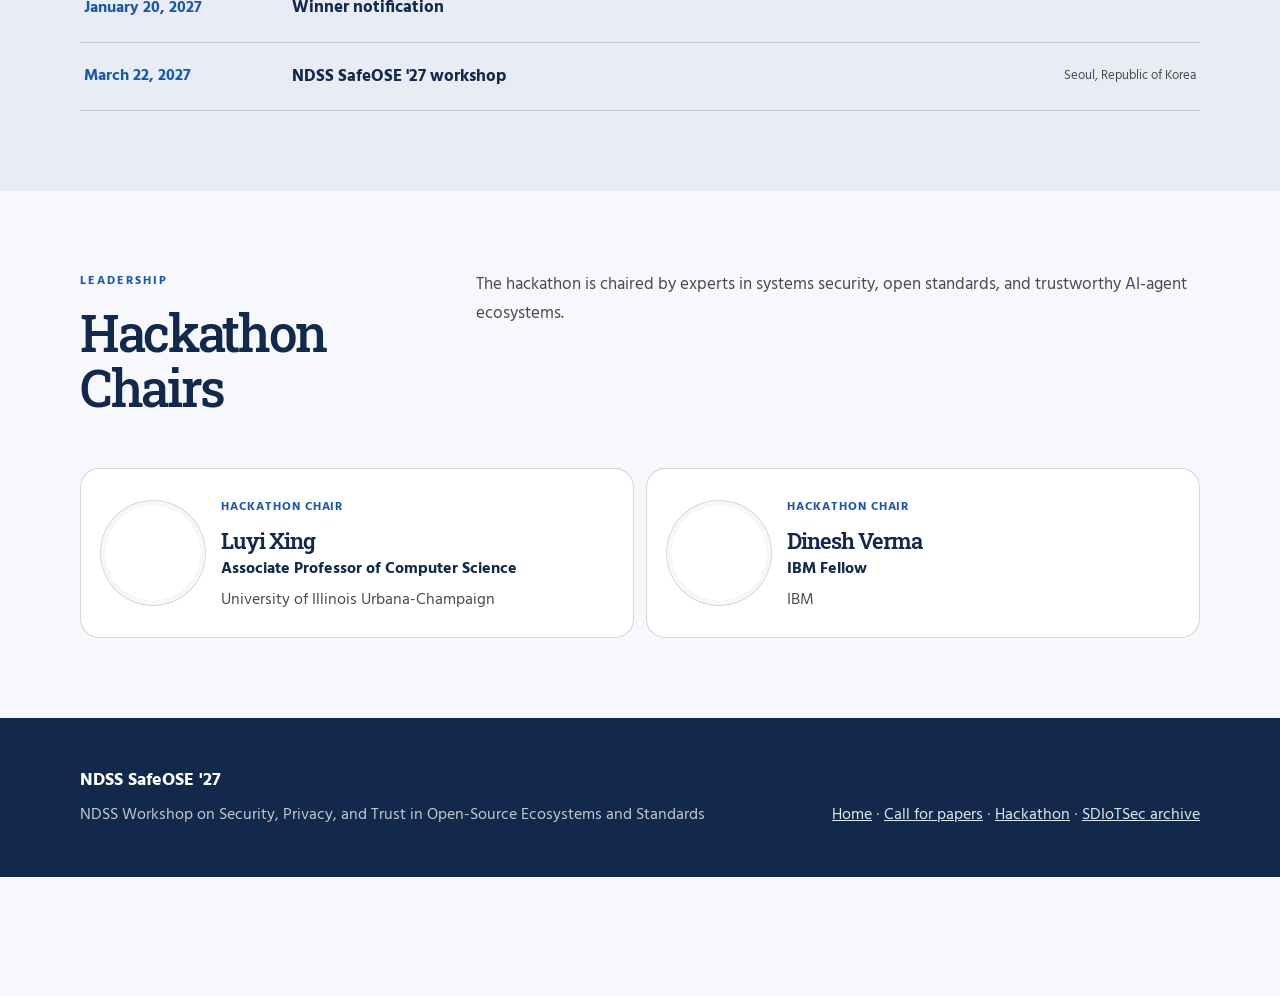
==== commit 394d4534: "Standardize NDSS SafeOSE branding and context" ====
--- a/ai-agent-track.html
+++ b/ai-agent-track.html
@@ -5,7 +5,7 @@
   <meta name="viewport" content="width=device-width, initial-scale=1">
   <meta http-equiv="refresh" content="0; url=hackathons.html">
   <link rel="canonical" href="hackathons.html">
-  <title>Open-Source AI Security Hackathon | SafeOSE '27</title>
+  <title>Open-Source AI Security Hackathon | NDSS SafeOSE '27</title>
 </head>
 <body>
   <p>The AI Agent Track is now part of the <a href="hackathons.html">Open-Source AI Security Hackathon</a>.</p>
